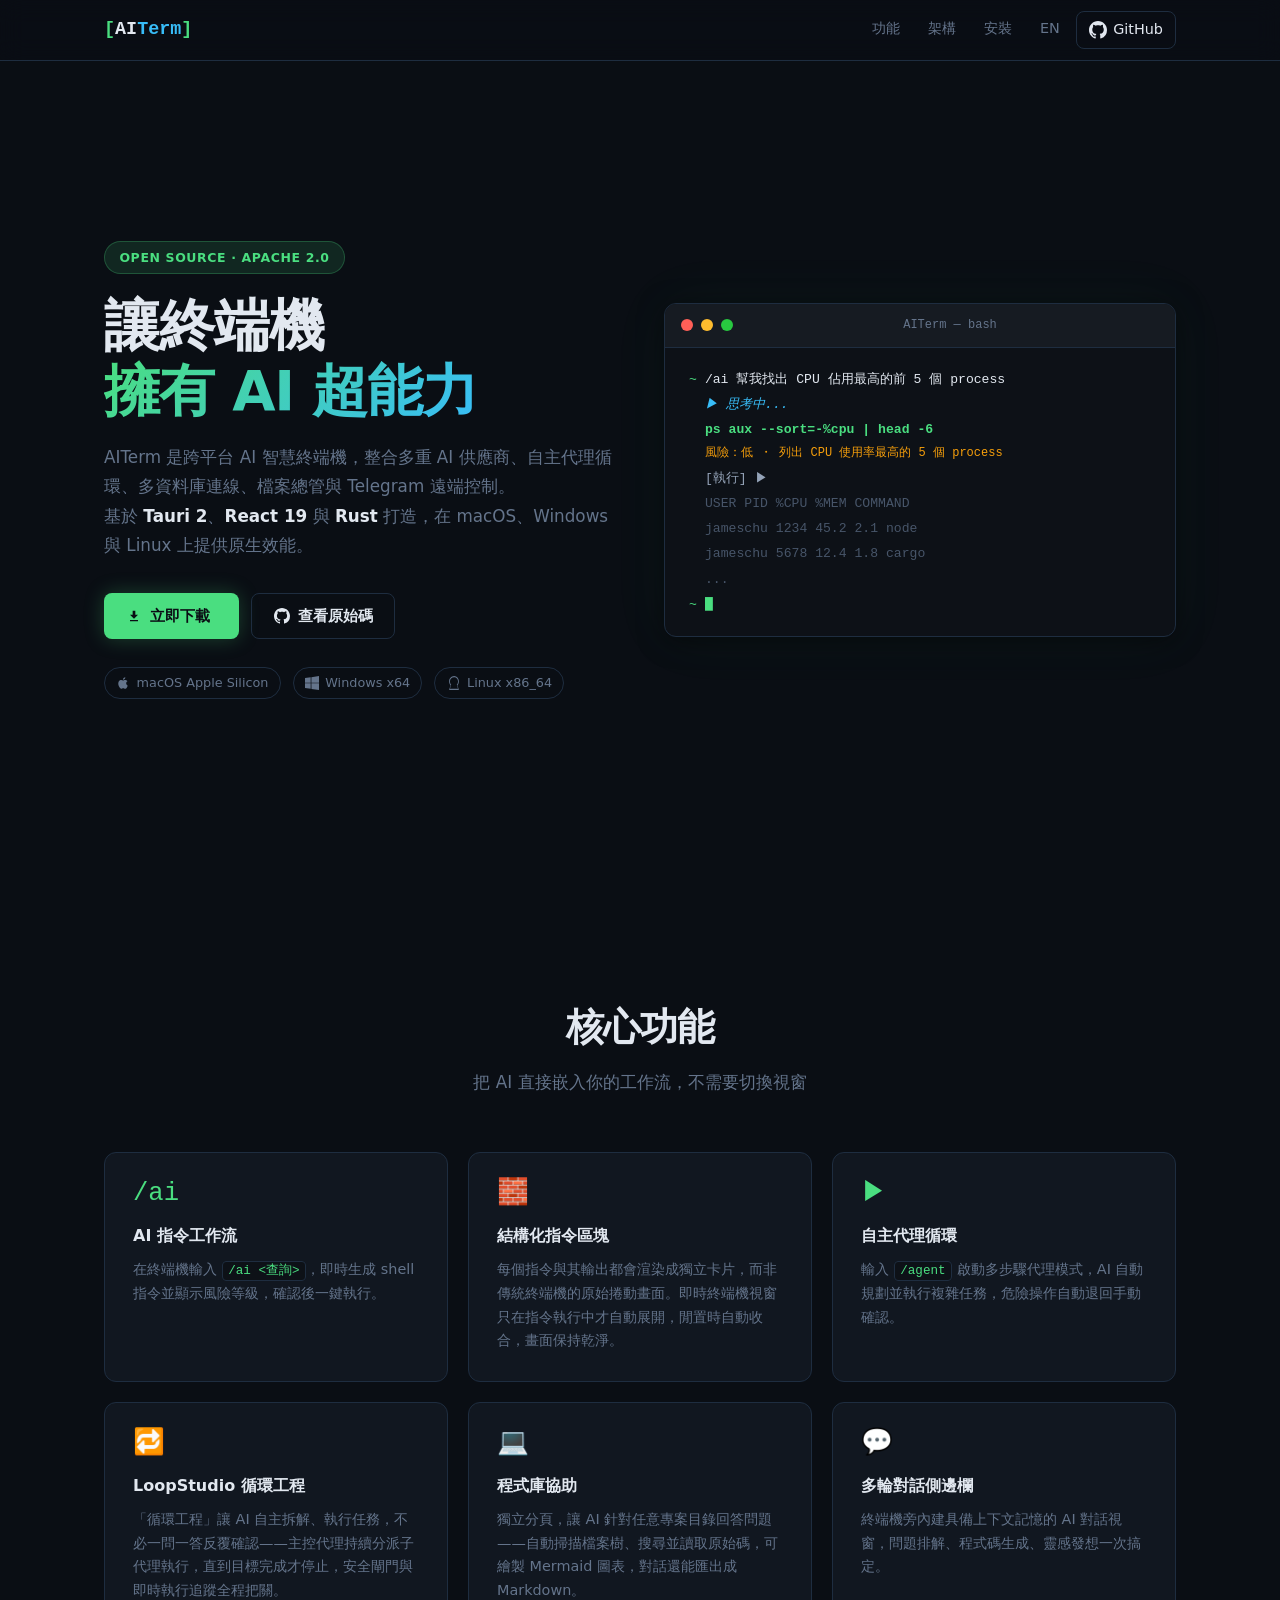
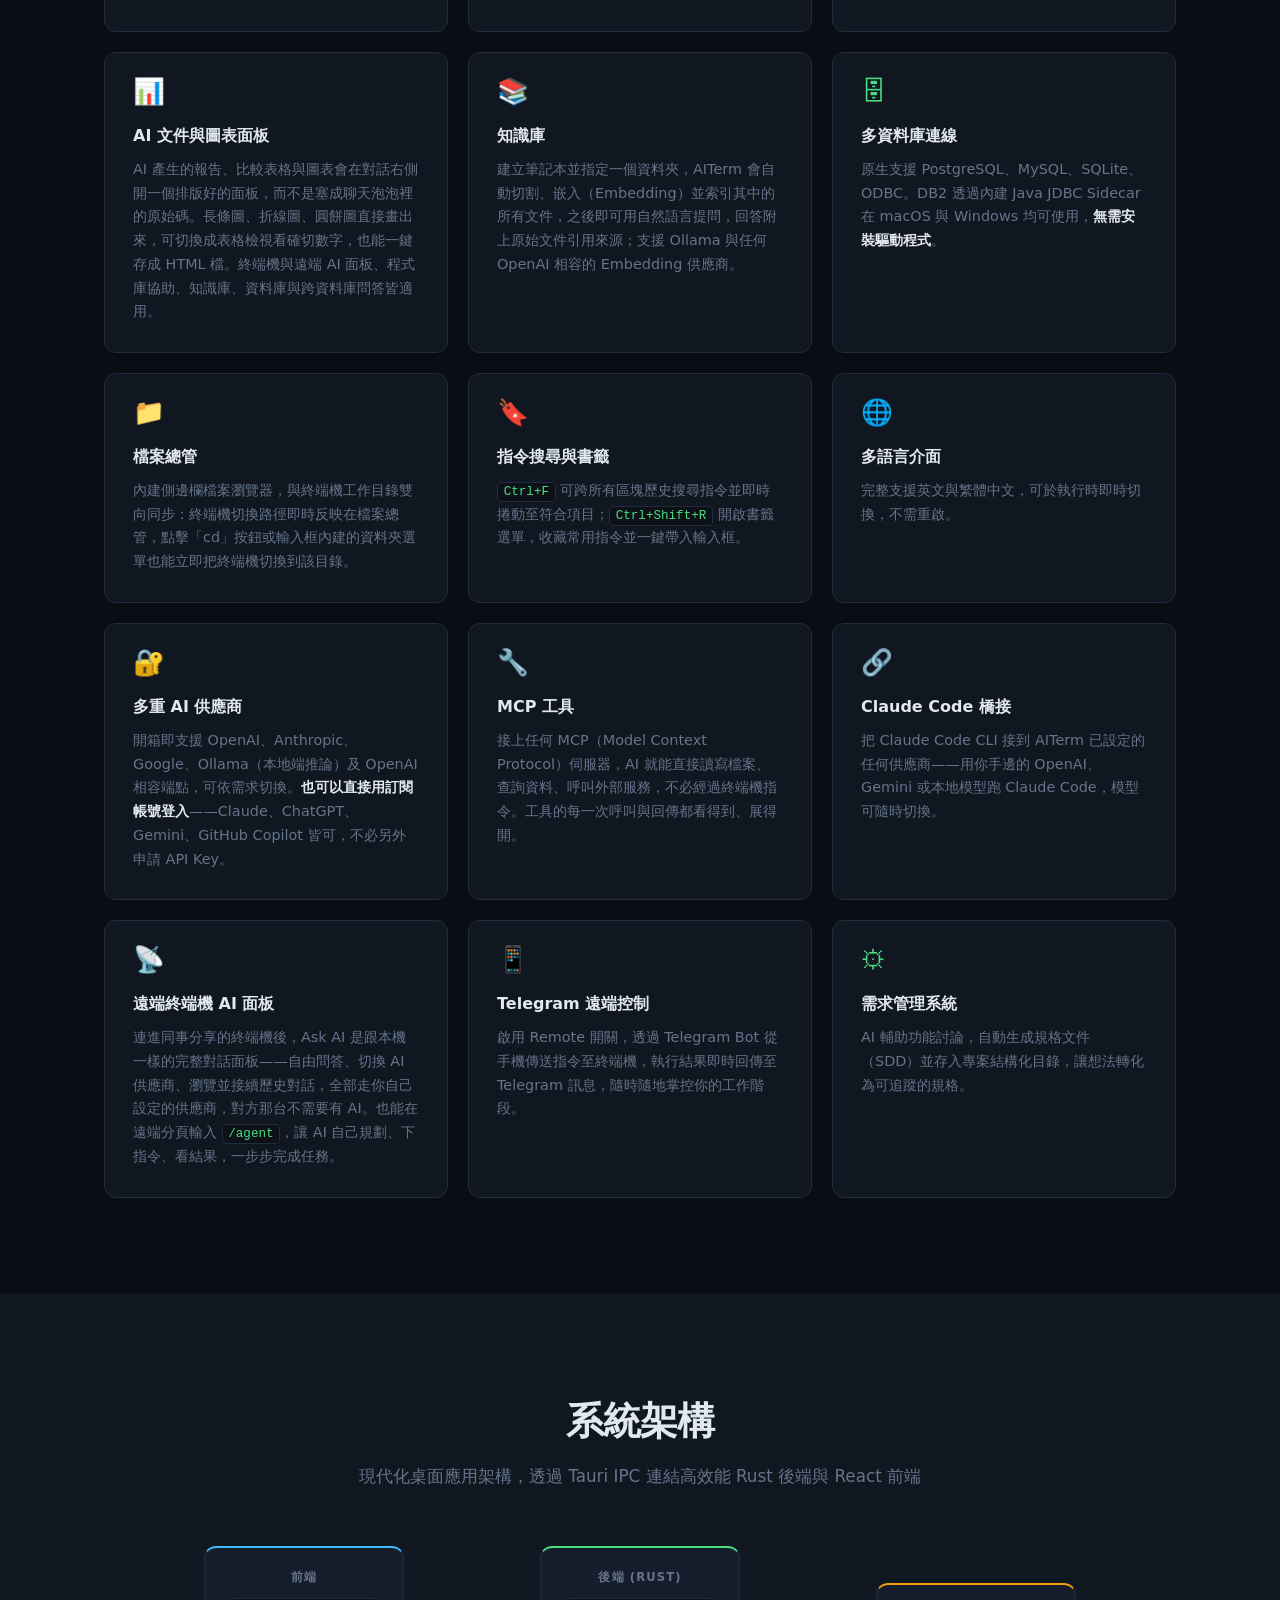
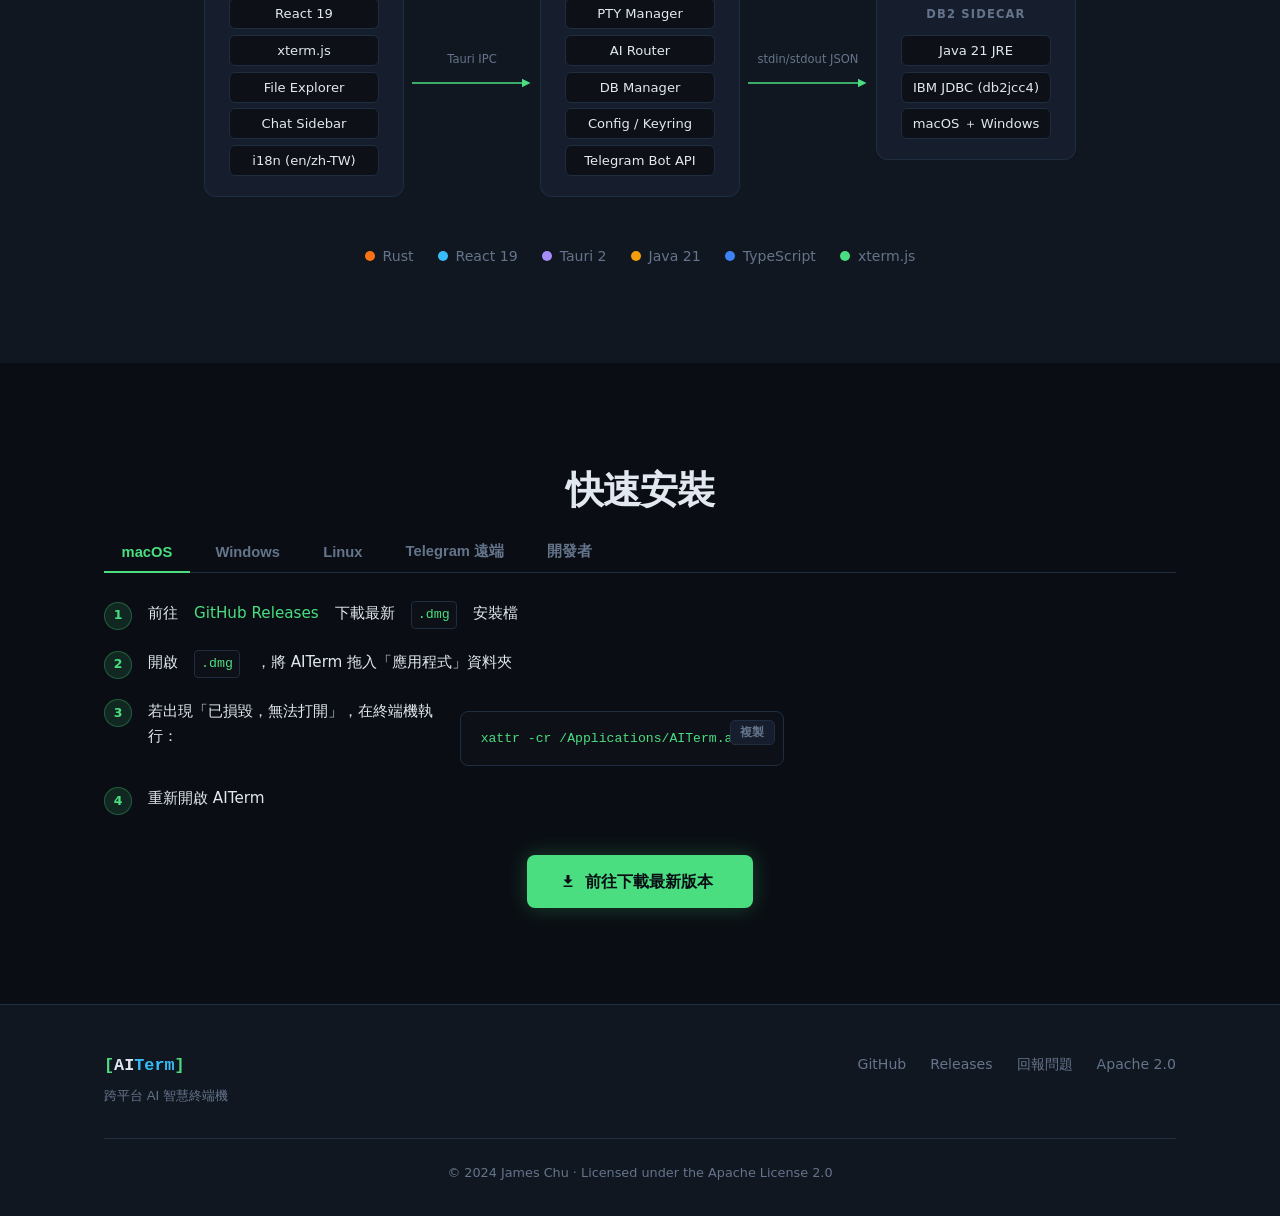
==== index.html @ 69b48568 "chore(seo): move canonical domain to aiterm.win CNAME + all canonical / hreflang / og:url / og:image" ====
<!DOCTYPE html>
<html lang="zh-TW">
<head>
  <meta charset="UTF-8" />
  <meta name="viewport" content="width=device-width, initial-scale=1.0" />
  <title>AITerm — AI 智慧終端機</title>
  <meta name="description" content="跨平台 AI 智慧終端機，整合多重 AI 供應商、自主代理、多資料庫連線與檔案總管。基於 Tauri 2、React 19 與 Rust 打造。" />

  <link rel="canonical" href="https://aiterm.win/" />
  <link rel="alternate" hreflang="zh-Hant" href="https://aiterm.win/" />
  <link rel="alternate" hreflang="en" href="https://aiterm.win/en.html" />
  <link rel="alternate" hreflang="x-default" href="https://aiterm.win/" />

  <meta property="og:type" content="website" />
  <meta property="og:site_name" content="AITerm" />
  <meta property="og:locale" content="zh_TW" />
  <meta property="og:locale:alternate" content="en_US" />
  <meta property="og:title" content="AITerm — AI 智慧終端機" />
  <meta property="og:description" content="跨平台 AI 智慧終端機，整合多重 AI 供應商、自主代理、多資料庫連線與檔案總管。基於 Tauri 2、React 19 與 Rust 打造。" />
  <meta property="og:url" content="https://aiterm.win/" />
  <meta property="og:image" content="https://aiterm.win/og-image.png" />
  <meta property="og:image:width" content="1200" />
  <meta property="og:image:height" content="630" />
  <meta property="og:image:alt" content="AITerm — 讓終端機擁有 AI 超能力" />

  <meta name="twitter:card" content="summary_large_image" />
  <meta name="twitter:title" content="AITerm — AI 智慧終端機" />
  <meta name="twitter:description" content="跨平台 AI 智慧終端機，整合多重 AI 供應商、自主代理、多資料庫連線與檔案總管。" />
  <meta name="twitter:image" content="https://aiterm.win/og-image.png" />

  <link rel="stylesheet" href="style.css" />
  <link rel="icon" type="image/png" href="icon.png" />
  <link rel="apple-touch-icon" href="icon.png" />

  <script type="application/ld+json">
  {
    "@context": "https://schema.org",
    "@type": "SoftwareApplication",
    "name": "AITerm",
    "applicationCategory": "DeveloperApplication",
    "operatingSystem": "macOS, Windows, Linux",
    "description": "跨平台 AI 智慧終端機，整合多重 AI 供應商、自主代理、多資料庫連線與檔案總管。基於 Tauri 2、React 19 與 Rust 打造。",
    "url": "https://aiterm.win/",
    "downloadUrl": "https://github.com/jamesju9999/AITERM/releases/latest",
    "softwareLicense": "https://www.apache.org/licenses/LICENSE-2.0",
    "author": { "@type": "Person", "name": "James Chu" },
    "offers": { "@type": "Offer", "price": "0", "priceCurrency": "USD" },
    "sameAs": ["https://github.com/jamesju9999/AITERM"]
  }
  </script>
</head>
<body>

  <!-- NAV -->
  <nav class="nav">
    <div class="nav-inner">
      <a href="#" class="nav-logo">
        <span class="logo-bracket">[</span>AI<span class="logo-term">Term</span><span class="logo-bracket">]</span>
      </a>
      <ul class="nav-links">
        <li><a href="#features">功能</a></li>
        <li><a href="#architecture">架構</a></li>
        <li><a href="#install">安裝</a></li>
        <li><a href="en.html">EN</a></li>
        <li><a href="https://github.com/jamesju9999/AITERM" target="_blank" rel="noopener" class="nav-github">
          <svg width="18" height="18" viewBox="0 0 24 24" fill="currentColor"><path d="M12 0C5.37 0 0 5.37 0 12c0 5.31 3.435 9.795 8.205 11.385.6.105.825-.255.825-.57 0-.285-.015-1.23-.015-2.235-3.015.555-3.795-.735-4.035-1.41-.135-.345-.72-1.41-1.23-1.695-.42-.225-1.02-.78-.015-.795.945-.015 1.62.87 1.845 1.23 1.08 1.815 2.805 1.305 3.495.99.105-.78.42-1.305.765-1.605-2.67-.3-5.46-1.335-5.46-5.925 0-1.305.465-2.385 1.23-3.225-.12-.3-.54-1.53.12-3.18 0 0 1.005-.315 3.3 1.23.96-.27 1.98-.405 3-.405s2.04.135 3 .405c2.295-1.56 3.3-1.23 3.3-1.23.66 1.65.24 2.88.12 3.18.765.84 1.23 1.905 1.23 3.225 0 4.605-2.805 5.625-5.475 5.925.435.375.81 1.095.81 2.22 0 1.605-.015 2.895-.015 3.3 0 .315.225.69.825.57A12.02 12.02 0 0 0 24 12c0-6.63-5.37-12-12-12z"/></svg>
          GitHub
        </a></li>
      </ul>
      <button class="nav-toggle" aria-label="選單">&#9776;</button>
    </div>
  </nav>

  <!-- HERO -->
  <section class="hero">
    <div class="hero-inner">
      <div class="hero-badge">Open Source · Apache 2.0</div>
      <h1 class="hero-title">
        讓終端機<br />
        <span class="gradient-text">擁有 AI 超能力</span>
      </h1>
      <p class="hero-sub">
        AITerm 是跨平台 AI 智慧終端機，整合多重 AI 供應商、自主代理循環、多資料庫連線、檔案總管與 Telegram 遠端控制。<br />
        基於 <strong>Tauri 2</strong>、<strong>React 19</strong> 與 <strong>Rust</strong> 打造，在 macOS、Windows 與 Linux 上提供原生效能。
      </p>
      <div class="hero-actions">
        <a href="https://github.com/jamesju9999/AITERM/releases/latest" target="_blank" rel="noopener" class="btn btn-primary download-btn">
          <svg width="16" height="16" viewBox="0 0 24 24" fill="currentColor"><path d="M12 16l-6-6h4V4h4v6h4l-6 6zm6 2H6v2h12v-2z"/></svg>
          立即下載 <span class="release-version"></span>
        </a>
        <a href="https://github.com/jamesju9999/AITERM" target="_blank" rel="noopener" class="btn btn-outline">
          <svg width="16" height="16" viewBox="0 0 24 24" fill="currentColor"><path d="M12 0C5.37 0 0 5.37 0 12c0 5.31 3.435 9.795 8.205 11.385.6.105.825-.255.825-.57 0-.285-.015-1.23-.015-2.235-3.015.555-3.795-.735-4.035-1.41-.135-.345-.72-1.41-1.23-1.695-.42-.225-1.02-.78-.015-.795.945-.015 1.62.87 1.845 1.23 1.08 1.815 2.805 1.305 3.495.99.105-.78.42-1.305.765-1.605-2.67-.3-5.46-1.335-5.46-5.925 0-1.305.465-2.385 1.23-3.225-.12-.3-.54-1.53.12-3.18 0 0 1.005-.315 3.3 1.23.96-.27 1.98-.405 3-.405s2.04.135 3 .405c2.295-1.56 3.3-1.23 3.3-1.23.66 1.65.24 2.88.12 3.18.765.84 1.23 1.905 1.23 3.225 0 4.605-2.805 5.625-5.475 5.925.435.375.81 1.095.81 2.22 0 1.605-.015 2.895-.015 3.3 0 .315.225.69.825.57A12.02 12.02 0 0 0 24 12c0-6.63-5.37-12-12-12z"/></svg>
          查看原始碼
        </a>
      </div>
      <div class="hero-platforms">
        <span class="platform-tag">
          <svg width="14" height="14" viewBox="0 0 24 24" fill="currentColor"><path d="M18.71 19.5c-.83 1.24-1.71 2.45-3.05 2.47-1.34.03-1.77-.79-3.29-.79-1.53 0-2 .77-3.27.82-1.31.05-2.3-1.32-3.14-2.53C4.25 17 2.94 12.45 4.7 9.39c.87-1.52 2.43-2.48 4.12-2.51 1.28-.02 2.5.87 3.29.87.78 0 2.26-1.07 3.8-.91.65.03 2.47.26 3.64 1.98-.09.06-2.17 1.28-2.15 3.81.03 3.02 2.65 4.03 2.68 4.04-.03.07-.42 1.44-1.38 2.83M13 3.5c.73-.83 1.94-1.46 2.94-1.5.13 1.17-.34 2.35-1.04 3.19-.69.85-1.83 1.51-2.95 1.42-.15-1.15.41-2.35 1.05-3.11z"/></svg>
          macOS Apple Silicon
        </span>
        <span class="platform-tag">
          <svg width="14" height="14" viewBox="0 0 24 24" fill="currentColor"><path d="M0 3.449L9.75 2.1v9.451H0m10.949-9.602L24 0v11.4H10.949M0 12.6h9.75v9.451L0 20.699M10.949 12.6H24V24l-12.9-1.801"/></svg>
          Windows x64
        </span>
        <span class="platform-tag">
          <svg width="14" height="14" viewBox="0 0 24 24" fill="currentColor"><path d="M12.504 0c-.155 0-.315.008-.48.021C7.27.488 3.58 4.27 3.58 9.25c0 2.47.947 4.728 2.497 6.43L3.58 24h16.84l-2.497-8.32C19.473 13.978 20.42 11.72 20.42 9.25 20.42 4.13 16.627.218 12.504 0zm0 2c3.454.178 6.416 2.939 6.416 7.25 0 2.046-.773 3.906-2.04 5.308l.002.007L18.916 22H5.084l2.034-7.435.002-.007C5.853 13.156 5.08 11.296 5.08 9.25c0-4.311 2.962-7.072 7.424-7.25z"/></svg>
          Linux x86_64
        </span>
      </div>
    </div>

    <!-- Terminal mockup -->
    <div class="hero-terminal-wrap">
      <div class="terminal-window">
        <div class="terminal-header">
          <span class="dot dot-red"></span>
          <span class="dot dot-yellow"></span>
          <span class="dot dot-green"></span>
          <span class="terminal-title">AITerm — bash</span>
        </div>
        <div class="terminal-body">
          <div class="terminal-line"><span class="prompt">~</span> <span class="cmd">/ai 幫我找出 CPU 佔用最高的前 5 個 process</span></div>
          <div class="terminal-line output ai-thinking">&#9654; 思考中...</div>
          <div class="terminal-line output ai-cmd">ps aux --sort=-%cpu | head -6</div>
          <div class="terminal-line output ai-explain">風險：低 ・ 列出 CPU 使用率最高的 5 個 process</div>
          <div class="terminal-line output">[執行] &#9654;</div>
          <div class="terminal-line output muted">USER       PID  %CPU  %MEM  COMMAND</div>
          <div class="terminal-line output muted">jameschu  1234  45.2   2.1  node</div>
          <div class="terminal-line output muted">jameschu  5678  12.4   1.8  cargo</div>
          <div class="terminal-line output muted">...</div>
          <div class="terminal-line"><span class="prompt">~</span> <span class="cursor">█</span></div>
        </div>
      </div>
    </div>
  </section>

  <!-- FEATURES -->
  <section id="features" class="section features">
    <div class="container">
      <h2 class="section-title">核心功能</h2>
      <p class="section-sub">把 AI 直接嵌入你的工作流，不需要切換視窗</p>

      <div class="features-grid">
        <div class="feature-card">
          <div class="feature-icon">&#47;ai</div>
          <h3>AI 指令工作流</h3>
          <p>在終端機輸入 <code>/ai &lt;查詢&gt;</code>，即時生成 shell 指令並顯示風險等級，確認後一鍵執行。</p>
        </div>
        <div class="feature-card">
          <div class="feature-icon">&#129521;</div>
          <h3>結構化指令區塊</h3>
          <p>每個指令與其輸出都會渲染成獨立卡片，而非傳統終端機的原始捲動畫面。即時終端機視窗只在指令執行中才自動展開，閒置時自動收合，畫面保持乾淨。</p>
        </div>
        <div class="feature-card">
          <div class="feature-icon">&#9654;</div>
          <h3>自主代理循環</h3>
          <p>輸入 <code>/agent</code> 啟動多步驟代理模式，AI 自動規劃並執行複雜任務，危險操作自動退回手動確認。</p>
        </div>
        <div class="feature-card">
          <div class="feature-icon">&#128257;</div>
          <h3>LoopStudio 循環工程</h3>
          <p>「循環工程」讓 AI 自主拆解、執行任務，不必一問一答反覆確認——主控代理持續分派子代理執行，直到目標完成才停止，安全閘門與即時執行追蹤全程把關。</p>
        </div>
        <div class="feature-card">
          <div class="feature-icon">&#128187;</div>
          <h3>程式庫協助</h3>
          <p>獨立分頁，讓 AI 針對任意專案目錄回答問題——自動掃描檔案樹、搜尋並讀取原始碼，可繪製 Mermaid 圖表，對話還能匯出成 Markdown。</p>
        </div>
        <div class="feature-card">
          <div class="feature-icon">&#128172;</div>
          <h3>多輪對話側邊欄</h3>
          <p>終端機旁內建具備上下文記憶的 AI 對話視窗，問題排解、程式碼生成、靈感發想一次搞定。</p>
        </div>
        <div class="feature-card">
          <div class="feature-icon">&#128202;</div>
          <h3>AI 文件與圖表面板</h3>
          <p>AI 產生的報告、比較表格與圖表會在對話右側開一個排版好的面板，而不是塞成聊天泡泡裡的原始碼。長條圖、折線圖、圓餅圖直接畫出來，可切換成表格檢視看確切數字，也能一鍵存成 HTML 檔。終端機與遠端 AI 面板、程式庫協助、知識庫、資料庫與跨資料庫問答皆適用。</p>
        </div>
        <div class="feature-card">
          <div class="feature-icon">&#128218;</div>
          <h3>知識庫</h3>
          <p>建立筆記本並指定一個資料夾，AITerm 會自動切割、嵌入（Embedding）並索引其中的所有文件，之後即可用自然語言提問，回答附上原始文件引用來源；支援 Ollama 與任何 OpenAI 相容的 Embedding 供應商。</p>
        </div>
        <div class="feature-card">
          <div class="feature-icon">&#128452;</div>
          <h3>多資料庫連線</h3>
          <p>原生支援 PostgreSQL、MySQL、SQLite、ODBC。DB2 透過內建 Java JDBC Sidecar 在 macOS 與 Windows 均可使用，<strong>無需安裝驅動程式</strong>。</p>
        </div>
        <div class="feature-card">
          <div class="feature-icon">&#128193;</div>
          <h3>檔案總管</h3>
          <p>內建側邊欄檔案瀏覽器，與終端機工作目錄雙向同步：終端機切換路徑即時反映在檔案總管，點擊「cd」按鈕或輸入框內建的資料夾選單也能立即把終端機切換到該目錄。</p>
        </div>
        <div class="feature-card">
          <div class="feature-icon">&#128278;</div>
          <h3>指令搜尋與書籤</h3>
          <p><code>Ctrl+F</code> 可跨所有區塊歷史搜尋指令並即時捲動至符合項目；<code>Ctrl+Shift+R</code> 開啟書籤選單，收藏常用指令並一鍵帶入輸入框。</p>
        </div>
        <div class="feature-card">
          <div class="feature-icon">&#127760;</div>
          <h3>多語言介面</h3>
          <p>完整支援英文與繁體中文，可於執行時即時切換，不需重啟。</p>
        </div>
        <div class="feature-card">
          <div class="feature-icon">&#128272;</div>
          <h3>多重 AI 供應商</h3>
          <p>開箱即支援 OpenAI、Anthropic、Google、Ollama（本地端推論）及 OpenAI 相容端點，可依需求切換。<strong>也可以直接用訂閱帳號登入</strong>——Claude、ChatGPT、Gemini、GitHub Copilot 皆可，不必另外申請 API Key。</p>
        </div>
        <div class="feature-card">
          <div class="feature-icon">&#128295;</div>
          <h3>MCP 工具</h3>
          <p>接上任何 MCP（Model Context Protocol）伺服器，AI 就能直接讀寫檔案、查詢資料、呼叫外部服務，不必經過終端機指令。工具的每一次呼叫與回傳都看得到、展得開。</p>
        </div>
        <div class="feature-card">
          <div class="feature-icon">&#128279;</div>
          <h3>Claude Code 橋接</h3>
          <p>把 Claude Code CLI 接到 AITerm 已設定的任何供應商——用你手邊的 OpenAI、Gemini 或本地模型跑 Claude Code，模型可隨時切換。</p>
        </div>
        <div class="feature-card">
          <div class="feature-icon">&#128225;</div>
          <h3>遠端終端機 AI 面板</h3>
          <p>連進同事分享的終端機後，Ask AI 是跟本機一樣的完整對話面板——自由問答、切換 AI 供應商、瀏覽並接續歷史對話，全部走你自己設定的供應商，對方那台不需要有 AI。也能在遠端分頁輸入 <code>/agent</code>，讓 AI 自己規劃、下指令、看結果，一步步完成任務。</p>
        </div>
        <div class="feature-card">
          <div class="feature-icon">&#128241;</div>
          <h3>Telegram 遠端控制</h3>
          <p>啟用 Remote 開關，透過 Telegram Bot 從手機傳送指令至終端機，執行結果即時回傳至 Telegram 訊息，隨時隨地掌控你的工作階段。</p>
        </div>
        <div class="feature-card">
          <div class="feature-icon">&#9881;</div>
          <h3>需求管理系統</h3>
          <p>AI 輔助功能討論，自動生成規格文件（SDD）並存入專案結構化目錄，讓想法轉化為可追蹤的規格。</p>
        </div>
      </div>
    </div>
  </section>

  <!-- ARCHITECTURE -->
  <section id="architecture" class="section architecture">
    <div class="container">
      <h2 class="section-title">系統架構</h2>
      <p class="section-sub">現代化桌面應用架構，透過 Tauri IPC 連結高效能 Rust 後端與 React 前端</p>

      <div class="arch-diagram">
        <div class="arch-layer frontend">
          <div class="arch-label">前端</div>
          <div class="arch-items">
            <span class="arch-item">React 19</span>
            <span class="arch-item">xterm.js</span>
            <span class="arch-item">File Explorer</span>
            <span class="arch-item">Chat Sidebar</span>
            <span class="arch-item">i18n (en/zh-TW)</span>
          </div>
        </div>
        <div class="arch-arrow">
          <span>Tauri IPC</span>
          <svg width="120" height="20" viewBox="0 0 120 20"><defs><marker id="a" markerWidth="6" markerHeight="6" refX="3" refY="3" orient="auto"><path d="M0,0 L6,3 L0,6 Z" fill="#4ade80"/></marker></defs><line x1="0" y1="10" x2="114" y2="10" stroke="#4ade80" stroke-width="1.5" marker-end="url(#a)"/></svg>
        </div>
        <div class="arch-layer backend">
          <div class="arch-label">後端 (Rust)</div>
          <div class="arch-items">
            <span class="arch-item">PTY Manager</span>
            <span class="arch-item">AI Router</span>
            <span class="arch-item">DB Manager</span>
            <span class="arch-item">Config / Keyring</span>
            <span class="arch-item">Telegram Bot API</span>
          </div>
        </div>
        <div class="arch-arrow">
          <span>stdin/stdout JSON</span>
          <svg width="120" height="20" viewBox="0 0 120 20"><defs><marker id="b" markerWidth="6" markerHeight="6" refX="3" refY="3" orient="auto"><path d="M0,0 L6,3 L0,6 Z" fill="#4ade80"/></marker></defs><line x1="0" y1="10" x2="114" y2="10" stroke="#4ade80" stroke-width="1.5" marker-end="url(#b)"/></svg>
        </div>
        <div class="arch-layer sidecar">
          <div class="arch-label">DB2 Sidecar</div>
          <div class="arch-items">
            <span class="arch-item">Java 21 JRE</span>
            <span class="arch-item">IBM JDBC (db2jcc4)</span>
            <span class="arch-item">macOS ＋ Windows</span>
          </div>
        </div>
      </div>

      <div class="tech-stack">
        <div class="tech-item"><span class="tech-dot rust"></span>Rust</div>
        <div class="tech-item"><span class="tech-dot react"></span>React 19</div>
        <div class="tech-item"><span class="tech-dot tauri"></span>Tauri 2</div>
        <div class="tech-item"><span class="tech-dot java"></span>Java 21</div>
        <div class="tech-item"><span class="tech-dot ts"></span>TypeScript</div>
        <div class="tech-item"><span class="tech-dot xterm"></span>xterm.js</div>
      </div>
    </div>
  </section>

  <!-- INSTALL -->
  <section id="install" class="section install">
    <div class="container">
      <h2 class="section-title">快速安裝</h2>

      <div class="install-tabs">
        <button class="tab-btn active" data-tab="macos">macOS</button>
        <button class="tab-btn" data-tab="windows">Windows</button>
        <button class="tab-btn" data-tab="linux">Linux</button>
        <button class="tab-btn" data-tab="telegram">Telegram 遠端</button>
        <button class="tab-btn" data-tab="dev">開發者</button>
      </div>

      <div class="tab-content active" id="tab-macos">
        <ol class="install-steps">
          <li>前往 <a href="https://github.com/jamesju9999/AITERM/releases/latest" target="_blank" rel="noopener" class="release-link">GitHub Releases</a> 下載最新 <code>.dmg</code> 安裝檔</li>
          <li>開啟 <code>.dmg</code>，將 AITerm 拖入「應用程式」資料夾</li>
          <li>若出現「已損毀，無法打開」，在終端機執行：
            <div class="code-block">
              <button class="copy-btn" data-code="xattr -cr /Applications/AITerm.app">複製</button>
              <pre>xattr -cr /Applications/AITerm.app</pre>
            </div>
          </li>
          <li>重新開啟 AITerm</li>
        </ol>
      </div>

      <div class="tab-content" id="tab-windows">
        <ol class="install-steps">
          <li>前往 <a href="https://github.com/jamesju9999/AITERM/releases/latest" target="_blank" rel="noopener" class="release-link">GitHub Releases</a> 下載最新 <code>-setup.exe</code> 安裝檔</li>
          <li>執行安裝檔，依照指示完成安裝</li>
          <li>從開始選單或桌面捷徑啟動 AITerm</li>
        </ol>
      </div>

      <div class="tab-content" id="tab-linux">
        <div class="install-note" style="background:rgba(248,113,113,0.08);border:1px solid #f87171;border-radius:6px;padding:10px 14px;margin-bottom:16px;font-size:13px;color:#f87171;">
          ⚠️ <strong>最低需求：Ubuntu 22.04 LTS</strong>（或提供 <code>libwebkit2gtk-4.1</code> 的發行版）。Ubuntu 20.04 及更早版本<strong>不支援</strong>。
        </div>

        <!-- arch selector -->
        <div style="display:flex;gap:8px;margin-bottom:16px;">
          <button class="tab-btn active linux-arch-btn" data-arch="x64" style="font-size:11px;padding:4px 12px;">x86_64（一般 PC）</button>
          <button class="tab-btn linux-arch-btn" data-arch="arm64" style="font-size:11px;padding:4px 12px;">ARM64（Parallels / Apple Silicon）</button>
        </div>

        <!-- x64 -->
        <div class="linux-arch-content" id="linux-x64">
          <ol class="install-steps">
            <li>前往 <a href="https://github.com/jamesju9999/AITERM/releases/latest" target="_blank" rel="noopener" class="release-link">GitHub Releases</a>，下載 <code>_x86_64.AppImage</code> 或 <code>_amd64.deb</code></li>
            <li><strong>AppImage（免安裝，Ubuntu 22.04+）：</strong>
              <div class="code-block">
                <button class="copy-btn" data-code="chmod +x AITerm_*_x86_64.AppImage &amp;&amp; ./AITerm_*_x86_64.AppImage">複製</button>
                <pre>chmod +x AITerm_*_x86_64.AppImage &amp;&amp; ./AITerm_*_x86_64.AppImage</pre>
              </div>
            </li>
            <li><strong>.deb 套件（Ubuntu 24.04+）：</strong>
              <div class="code-block">
                <button class="copy-btn" data-code="sudo apt install ./aiterm_*_amd64.deb">複製</button>
                <pre>sudo apt install ./aiterm_*_amd64.deb</pre>
              </div>
            </li>
          </ol>
        </div>

        <!-- arm64 -->
        <div class="linux-arch-content" id="linux-arm64" style="display:none;">
          <ol class="install-steps">
            <li>前往 <a href="https://github.com/jamesju9999/AITERM/releases/latest" target="_blank" rel="noopener" class="release-link">GitHub Releases</a>，下載 <code>_aarch64.AppImage</code> 或 <code>_arm64.deb</code></li>
            <li><strong>AppImage（免安裝，Ubuntu 22.04+ ARM）：</strong>
              <div class="code-block">
                <button class="copy-btn" data-code="chmod +x AITerm_*_aarch64.AppImage &amp;&amp; ./AITerm_*_aarch64.AppImage">複製</button>
                <pre>chmod +x AITerm_*_aarch64.AppImage &amp;&amp; ./AITerm_*_aarch64.AppImage</pre>
              </div>
            </li>
            <li><strong>.deb 套件（Ubuntu 24.04+ ARM）：</strong>
              <div class="code-block">
                <button class="copy-btn" data-code="sudo apt install ./aiterm_*_arm64.deb">複製</button>
                <pre>sudo apt install ./aiterm_*_arm64.deb</pre>
              </div>
            </li>
          </ol>
        </div>
      </div>

      <div class="tab-content" id="tab-telegram">
        <ol class="install-steps">
          <li>在 Telegram 搜尋 <code>@BotFather</code>，輸入 <code>/newbot</code> 建立一個新 Bot，取得 <strong>Bot Token</strong></li>
          <li>與你的 Bot 傳送任意訊息，然後開啟瀏覽器訪問以下網址取得 <strong>Chat ID</strong>：
            <div class="code-block">
              <button class="copy-btn" data-code="https://api.telegram.org/bot<YOUR_TOKEN>/getUpdates">複製</button>
              <pre>https://api.telegram.org/bot&lt;YOUR_TOKEN&gt;/getUpdates</pre>
            </div>
          </li>
          <li>在 AITerm 開啟「設定」→「Telegram 遠端控制」，填入 Bot Token 與 Chat ID 並儲存</li>
          <li>在終端機狀態列點擊 <code>📱 Remote</code> 開關啟用遠端控制</li>
          <li>現在可以從手機的 Telegram Bot 對話視窗傳送 shell 指令，執行結果將自動回傳至同一對話</li>
        </ol>
      </div>

      <div class="tab-content" id="tab-dev">
        <p style="color:var(--muted);margin-bottom:1rem;">需要 Rust 1.78+、Node.js 20+</p>
        <div class="code-block">
          <button class="copy-btn" data-code="git clone https://github.com/jamesju9999/AITERM.git
cd AITERM
npm install
npm run tauri:dev">複製</button>
          <pre>git clone https://github.com/jamesju9999/AITERM.git
cd AITERM
npm install
npm run tauri:dev</pre>
        </div>
      </div>

      <div class="download-cta">
        <a href="https://github.com/jamesju9999/AITERM/releases/latest" target="_blank" rel="noopener" class="btn btn-primary btn-large download-btn">
          <svg width="18" height="18" viewBox="0 0 24 24" fill="currentColor"><path d="M12 16l-6-6h4V4h4v6h4l-6 6zm6 2H6v2h12v-2z"/></svg>
          前往下載最新版本 <span class="release-version"></span>
        </a>
      </div>
    </div>
  </section>

  <!-- FOOTER -->
  <footer class="footer">
    <div class="container">
      <div class="footer-inner">
        <div class="footer-brand">
          <span class="logo-bracket">[</span>AI<span class="logo-term">Term</span><span class="logo-bracket">]</span>
          <p>跨平台 AI 智慧終端機</p>
        </div>
        <div class="footer-links">
          <a href="https://github.com/jamesju9999/AITERM" target="_blank" rel="noopener">GitHub</a>
          <a href="https://github.com/jamesju9999/AITERM/releases" target="_blank" rel="noopener">Releases</a>
          <a href="https://github.com/jamesju9999/AITERM/issues" target="_blank" rel="noopener">回報問題</a>
          <a href="https://github.com/jamesju9999/AITERM/blob/main/LICENSE" target="_blank" rel="noopener">Apache 2.0</a>
        </div>
      </div>
      <div class="footer-copy">
        <p>© 2024 James Chu · Licensed under the Apache License 2.0</p>
      </div>
    </div>
  </footer>

  <script src="script.js"></script>
</body>
</html>
---- style.css ----
/* ======================================
   AITerm Product Site — style.css
   ====================================== */

:root {
  --bg: #0a0e14;
  --bg-card: #111720;
  --bg-elevated: #161e2e;
  --border: #1e2d40;
  --accent: #4ade80;
  --accent-dim: rgba(74, 222, 128, 0.12);
  --accent2: #38bdf8;
  --text: #e2e8f0;
  --muted: #64748b;
  --code-bg: #0d1117;
  --radius: 12px;
  --radius-sm: 8px;
  --transition: 0.2s ease;
  --shadow: 0 4px 24px rgba(0,0,0,0.5);
}

*, *::before, *::after { box-sizing: border-box; margin: 0; padding: 0; }

html { scroll-behavior: smooth; font-size: 16px; }

body {
  background: var(--bg);
  color: var(--text);
  font-family: -apple-system, BlinkMacSystemFont, 'Segoe UI', system-ui, sans-serif;
  line-height: 1.6;
  overflow-x: hidden;
}

a { color: var(--accent); text-decoration: none; transition: opacity var(--transition); }
a:hover { opacity: 0.8; }

code {
  font-family: 'SF Mono', 'Fira Code', 'Cascadia Code', monospace;
  font-size: 0.875em;
  background: var(--code-bg);
  border: 1px solid var(--border);
  padding: 0.15em 0.45em;
  border-radius: 4px;
  color: var(--accent);
}

.container {
  max-width: 1120px;
  margin: 0 auto;
  padding: 0 1.5rem;
}

/* ── NAV ── */
.nav {
  position: fixed;
  top: 0; left: 0; right: 0;
  z-index: 100;
  background: rgba(10, 14, 20, 0.85);
  backdrop-filter: blur(12px);
  border-bottom: 1px solid var(--border);
}

.nav-inner {
  max-width: 1120px;
  margin: 0 auto;
  padding: 0 1.5rem;
  height: 60px;
  display: flex;
  align-items: center;
  gap: 2rem;
}

.nav-logo {
  font-family: 'SF Mono', 'Fira Code', monospace;
  font-size: 1.15rem;
  font-weight: 700;
  color: var(--text);
  white-space: nowrap;
}

.logo-bracket { color: var(--accent); }
.logo-term { color: var(--accent2); }

.nav-links {
  display: flex;
  list-style: none;
  gap: 0.25rem;
  margin-left: auto;
}

.nav-links a {
  color: var(--muted);
  padding: 0.4rem 0.75rem;
  border-radius: var(--radius-sm);
  font-size: 0.9rem;
  display: flex;
  align-items: center;
  gap: 0.4rem;
  transition: color var(--transition), background var(--transition);
}

.nav-links a:hover { color: var(--text); background: var(--bg-elevated); opacity: 1; }

.nav-github {
  border: 1px solid var(--border) !important;
  color: var(--text) !important;
}

.nav-toggle {
  display: none;
  background: none;
  border: none;
  color: var(--text);
  font-size: 1.4rem;
  cursor: pointer;
  margin-left: auto;
}

/* ── HERO ── */
.hero {
  min-height: 100vh;
  display: grid;
  grid-template-columns: 1fr 1fr;
  align-items: center;
  gap: 3rem;
  padding: 100px 1.5rem 60px;
  max-width: 1120px;
  margin: 0 auto;
}

.hero-badge {
  display: inline-block;
  background: var(--accent-dim);
  border: 1px solid rgba(74, 222, 128, 0.25);
  color: var(--accent);
  font-size: 0.78rem;
  font-weight: 600;
  letter-spacing: 0.05em;
  text-transform: uppercase;
  padding: 0.35rem 0.9rem;
  border-radius: 100px;
  margin-bottom: 1.25rem;
}

.hero-title {
  font-size: clamp(2.2rem, 5vw, 3.5rem);
  font-weight: 800;
  line-height: 1.15;
  letter-spacing: -0.02em;
  margin-bottom: 1.25rem;
}

.gradient-text {
  background: linear-gradient(135deg, var(--accent) 0%, var(--accent2) 100%);
  -webkit-background-clip: text;
  -webkit-text-fill-color: transparent;
  background-clip: text;
}

.hero-sub {
  font-size: 1.05rem;
  color: var(--muted);
  line-height: 1.75;
  margin-bottom: 2rem;
  max-width: 520px;
}

.hero-sub strong { color: var(--text); }

.hero-actions {
  display: flex;
  gap: 0.75rem;
  flex-wrap: wrap;
  margin-bottom: 1.75rem;
}

.hero-platforms {
  display: flex;
  gap: 0.75rem;
  flex-wrap: wrap;
}

.platform-tag {
  display: inline-flex;
  align-items: center;
  gap: 0.4rem;
  font-size: 0.8rem;
  color: var(--muted);
  border: 1px solid var(--border);
  padding: 0.3rem 0.7rem;
  border-radius: 100px;
}

/* ── BUTTONS ── */
.btn {
  display: inline-flex;
  align-items: center;
  gap: 0.5rem;
  padding: 0.65rem 1.35rem;
  border-radius: var(--radius-sm);
  font-size: 0.92rem;
  font-weight: 600;
  cursor: pointer;
  transition: transform var(--transition), opacity var(--transition), box-shadow var(--transition);
  white-space: nowrap;
}

.btn:hover { transform: translateY(-1px); opacity: 1; }
.btn:active { transform: translateY(0); }

.btn-primary {
  background: var(--accent);
  color: #0a0e14;
  box-shadow: 0 0 20px rgba(74, 222, 128, 0.25);
}

.btn-primary:hover { box-shadow: 0 0 30px rgba(74, 222, 128, 0.4); }

.btn-outline {
  background: transparent;
  color: var(--text);
  border: 1px solid var(--border);
}

.btn-outline:hover { border-color: var(--accent); color: var(--accent); }

.btn-large { padding: 0.85rem 2rem; font-size: 1rem; }

.release-version {
  font-size: 0.78em;
  opacity: 0.75;
  font-weight: 500;
  font-family: 'SF Mono', 'Fira Code', monospace;
}

/* ── TERMINAL MOCKUP ── */
.hero-terminal-wrap {
  display: flex;
  justify-content: center;
}

.terminal-window {
  width: 100%;
  max-width: 520px;
  background: #0d1117;
  border: 1px solid var(--border);
  border-radius: var(--radius);
  box-shadow: var(--shadow), 0 0 60px rgba(74, 222, 128, 0.06);
  overflow: hidden;
}

.terminal-header {
  display: flex;
  align-items: center;
  gap: 0.5rem;
  padding: 0.75rem 1rem;
  background: #161b22;
  border-bottom: 1px solid var(--border);
}

.dot {
  width: 12px; height: 12px;
  border-radius: 50%;
  flex-shrink: 0;
}

.dot-red    { background: #ff5f57; }
.dot-yellow { background: #febc2e; }
.dot-green  { background: #28c840; }

.terminal-title {
  font-family: 'SF Mono', monospace;
  font-size: 0.75rem;
  color: var(--muted);
  margin-left: auto;
  margin-right: auto;
}

.terminal-body {
  padding: 1.25rem 1.5rem;
  font-family: 'SF Mono', 'Fira Code', monospace;
  font-size: 0.82rem;
  line-height: 1.8;
}

.terminal-line { display: flex; gap: 0.5rem; flex-wrap: wrap; align-items: baseline; }
.terminal-line + .terminal-line { margin-top: 0.1rem; }

.prompt { color: var(--accent); }
.cmd { color: #e2e8f0; }
.cursor { color: var(--accent); animation: blink 1s step-end infinite; }
.output { color: #94a3b8; padding-left: 1rem; }
.ai-thinking { color: var(--accent2); font-style: italic; }
.ai-cmd { color: var(--accent); font-weight: 600; }
.ai-explain { color: #f59e0b; font-size: 0.75rem; }
.muted { color: #475569; }

@keyframes blink { 0%,100% { opacity: 1; } 50% { opacity: 0; } }

/* ── SECTIONS ── */
.section {
  padding: 96px 0;
}

.section-title {
  font-size: clamp(1.8rem, 3vw, 2.5rem);
  font-weight: 800;
  letter-spacing: -0.02em;
  text-align: center;
  margin-bottom: 0.75rem;
}

.section-sub {
  color: var(--muted);
  text-align: center;
  font-size: 1.05rem;
  margin-bottom: 3.5rem;
}

/* ── FEATURES ── */
.features { background: var(--bg); }

.features-grid {
  display: grid;
  grid-template-columns: repeat(auto-fill, minmax(280px, 1fr));
  gap: 1.25rem;
}

.feature-card {
  background: var(--bg-card);
  border: 1px solid var(--border);
  border-radius: var(--radius);
  padding: 1.75rem;
  transition: border-color var(--transition), transform var(--transition), box-shadow var(--transition);
}

.feature-card:hover {
  border-color: rgba(74, 222, 128, 0.35);
  transform: translateY(-3px);
  box-shadow: 0 8px 32px rgba(0,0,0,0.3);
}

.feature-icon {
  font-size: 1.6rem;
  margin-bottom: 1rem;
  font-family: 'SF Mono', monospace;
  color: var(--accent);
  line-height: 1;
}

.feature-card h3 {
  font-size: 1rem;
  font-weight: 700;
  margin-bottom: 0.6rem;
  color: var(--text);
}

.feature-card p {
  font-size: 0.9rem;
  color: var(--muted);
  line-height: 1.65;
}

.feature-card p strong { color: var(--text); }

/* ── ARCHITECTURE ── */
.architecture { background: var(--bg-card); }

.arch-diagram {
  display: flex;
  align-items: center;
  justify-content: center;
  gap: 0.5rem;
  flex-wrap: wrap;
  margin-bottom: 3rem;
}

.arch-layer {
  background: var(--bg-elevated);
  border: 1px solid var(--border);
  border-radius: var(--radius);
  padding: 1.25rem 1.5rem;
  min-width: 200px;
  text-align: center;
}

.arch-layer.frontend  { border-top: 2px solid var(--accent2); }
.arch-layer.backend   { border-top: 2px solid var(--accent); }
.arch-layer.sidecar   { border-top: 2px solid #f59e0b; }

.arch-label {
  font-size: 0.72rem;
  font-weight: 700;
  text-transform: uppercase;
  letter-spacing: 0.1em;
  color: var(--muted);
  margin-bottom: 0.75rem;
}

.arch-items { display: flex; flex-direction: column; gap: 0.35rem; }

.arch-item {
  font-size: 0.82rem;
  color: var(--text);
  background: var(--code-bg);
  border: 1px solid var(--border);
  border-radius: 6px;
  padding: 0.25rem 0.6rem;
}

.arch-arrow {
  display: flex;
  flex-direction: column;
  align-items: center;
  gap: 0.3rem;
  font-size: 0.72rem;
  color: var(--muted);
  white-space: nowrap;
}

.tech-stack {
  display: flex;
  justify-content: center;
  gap: 1.5rem;
  flex-wrap: wrap;
}

.tech-item {
  display: flex;
  align-items: center;
  gap: 0.5rem;
  font-size: 0.88rem;
  color: var(--muted);
}

.tech-dot {
  width: 10px; height: 10px;
  border-radius: 50%;
}

.tech-dot.rust   { background: #f97316; }
.tech-dot.react  { background: #38bdf8; }
.tech-dot.tauri  { background: #a78bfa; }
.tech-dot.java   { background: #f59e0b; }
.tech-dot.ts     { background: #3b82f6; }
.tech-dot.xterm  { background: #4ade80; }

/* ── INSTALL ── */
.install { background: var(--bg); }

.install-tabs {
  display: flex;
  gap: 0.5rem;
  margin-bottom: 1.75rem;
  border-bottom: 1px solid var(--border);
  padding-bottom: 0;
}

.tab-btn {
  background: none;
  border: none;
  color: var(--muted);
  font-size: 0.92rem;
  font-weight: 600;
  padding: 0.6rem 1.1rem;
  cursor: pointer;
  border-bottom: 2px solid transparent;
  margin-bottom: -1px;
  transition: color var(--transition), border-color var(--transition);
}

.tab-btn:hover { color: var(--text); }
.tab-btn.active { color: var(--accent); border-bottom-color: var(--accent); }

.tab-content { display: none; }
.tab-content.active { display: block; }

.install-steps {
  list-style: none;
  counter-reset: step;
  display: flex;
  flex-direction: column;
  gap: 1.25rem;
  max-width: 680px;
}

.install-steps li {
  counter-increment: step;
  display: flex;
  gap: 1rem;
  align-items: flex-start;
  color: var(--text);
  font-size: 0.95rem;
  line-height: 1.65;
}

.install-steps li::before {
  content: counter(step);
  flex-shrink: 0;
  width: 28px; height: 28px;
  background: var(--accent-dim);
  border: 1px solid rgba(74, 222, 128, 0.3);
  color: var(--accent);
  border-radius: 50%;
  display: flex;
  align-items: center;
  justify-content: center;
  font-size: 0.78rem;
  font-weight: 700;
  margin-top: 0.05rem;
}

.code-block {
  position: relative;
  background: var(--code-bg);
  border: 1px solid var(--border);
  border-radius: var(--radius-sm);
  margin-top: 0.75rem;
  overflow: hidden;
}

.code-block pre {
  font-family: 'SF Mono', 'Fira Code', monospace;
  font-size: 0.82rem;
  color: var(--accent);
  padding: 1rem 3.5rem 1rem 1.25rem;
  overflow-x: auto;
  white-space: pre;
  line-height: 1.65;
}

.copy-btn {
  position: absolute;
  top: 0.5rem; right: 0.5rem;
  background: var(--bg-elevated);
  border: 1px solid var(--border);
  color: var(--muted);
  font-size: 0.72rem;
  font-weight: 600;
  padding: 0.25rem 0.6rem;
  border-radius: 5px;
  cursor: pointer;
  transition: color var(--transition), border-color var(--transition);
}

.copy-btn:hover { color: var(--accent); border-color: var(--accent); }
.copy-btn.copied { color: var(--accent); }

.download-cta {
  margin-top: 2.5rem;
  display: flex;
  justify-content: center;
}

/* ── FOOTER ── */
.footer {
  background: var(--bg-card);
  border-top: 1px solid var(--border);
  padding: 3rem 0 2rem;
}

.footer-inner {
  display: flex;
  justify-content: space-between;
  align-items: flex-start;
  gap: 2rem;
  flex-wrap: wrap;
  margin-bottom: 2rem;
}

.footer-brand {
  font-family: 'SF Mono', monospace;
  font-size: 1.05rem;
  font-weight: 700;
  color: var(--text);
}

.footer-brand p {
  font-family: -apple-system, sans-serif;
  font-size: 0.82rem;
  color: var(--muted);
  margin-top: 0.35rem;
  font-weight: 400;
}

.footer-links {
  display: flex;
  gap: 1.5rem;
  flex-wrap: wrap;
}

.footer-links a {
  font-size: 0.88rem;
  color: var(--muted);
}

.footer-links a:hover { color: var(--text); opacity: 1; }

.footer-copy {
  border-top: 1px solid var(--border);
  padding-top: 1.5rem;
  text-align: center;
}

.footer-copy p {
  font-size: 0.8rem;
  color: var(--muted);
}

/* ── RESPONSIVE ── */
@media (max-width: 900px) {
  .hero {
    grid-template-columns: 1fr;
    padding-top: 80px;
    text-align: center;
  }

  .hero-sub { max-width: 100%; }
  .hero-actions { justify-content: center; }
  .hero-platforms { justify-content: center; }
  .hero-terminal-wrap { order: -1; }

  .arch-diagram { flex-direction: column; }
  .arch-arrow svg { transform: rotate(90deg); }
  .arch-arrow { flex-direction: row; gap: 0.5rem; }
}

@media (max-width: 640px) {
  .nav-links { display: none; }
  .nav-links.open {
    display: flex;
    flex-direction: column;
    position: fixed;
    top: 60px; left: 0; right: 0;
    background: var(--bg-card);
    border-bottom: 1px solid var(--border);
    padding: 1rem 1.5rem;
    gap: 0.25rem;
  }
  .nav-toggle { display: block; }

  .features-grid { grid-template-columns: 1fr; }

  .section { padding: 64px 0; }
}
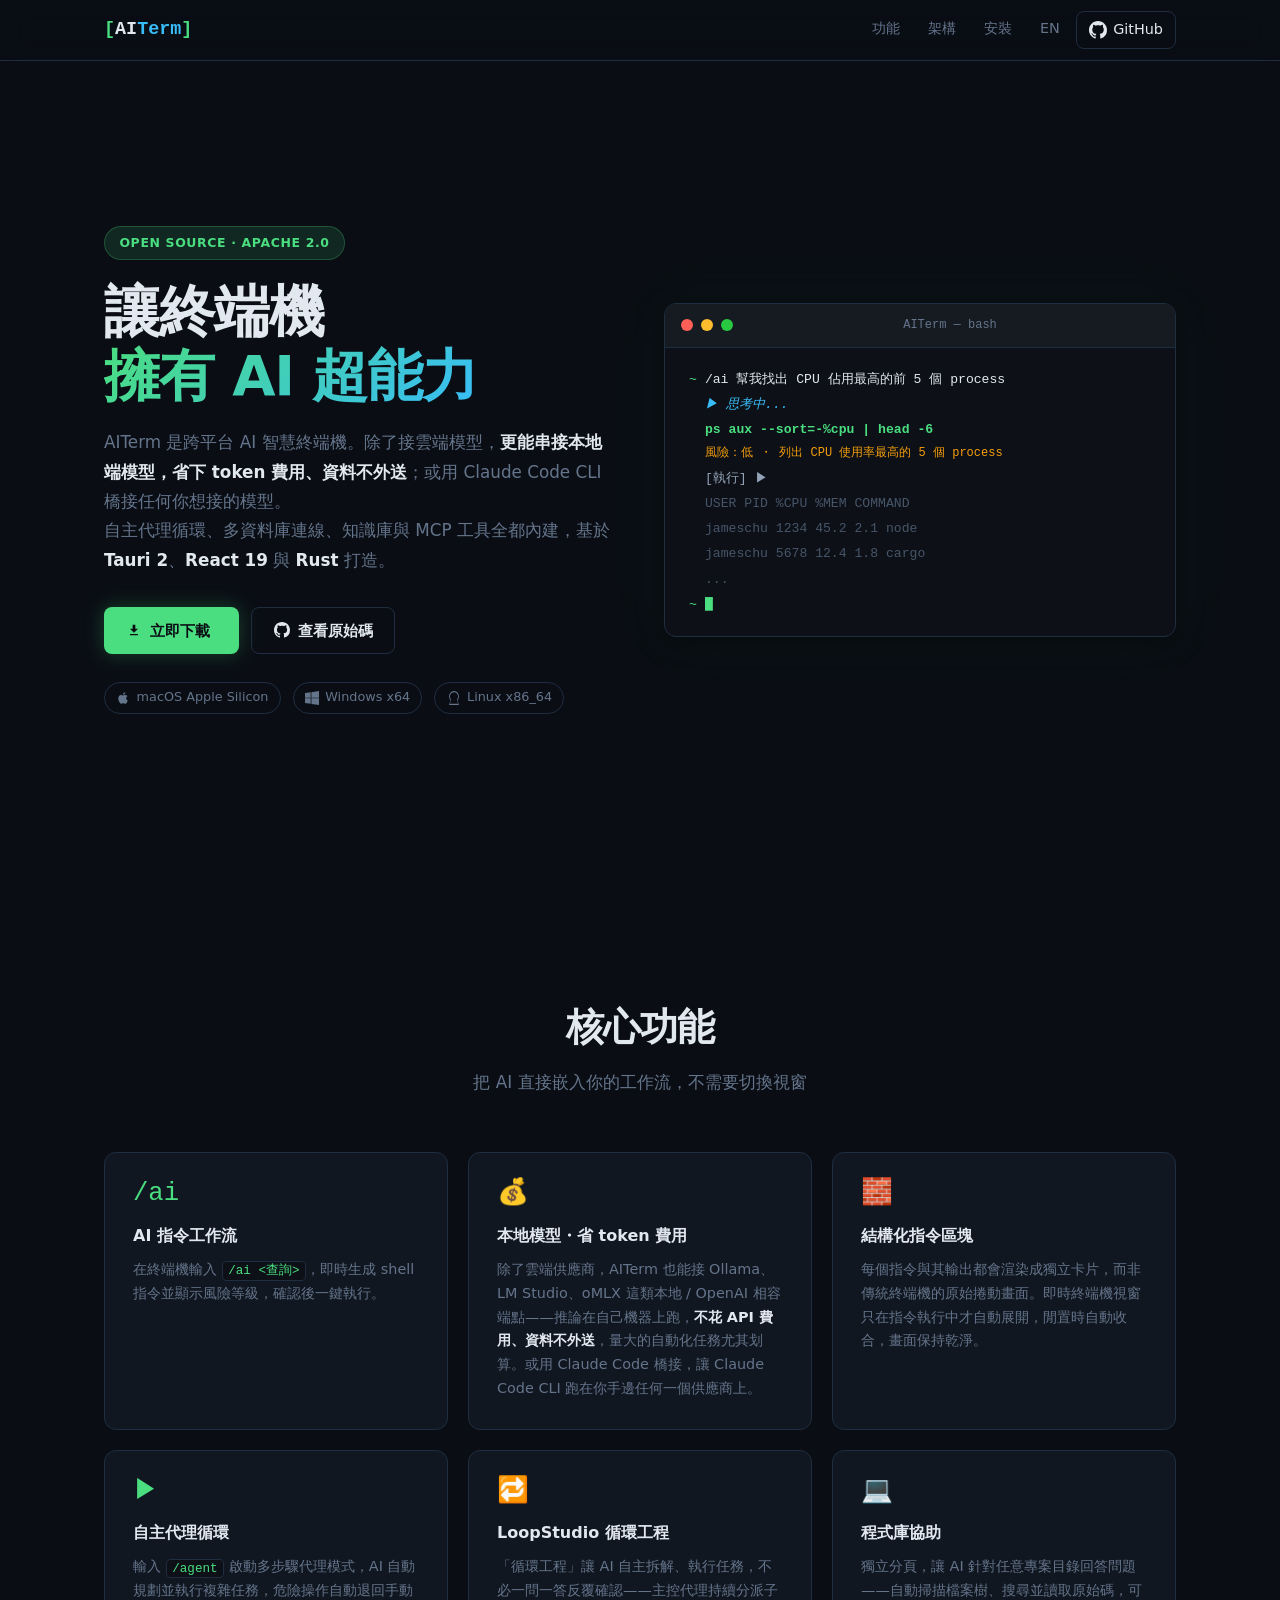
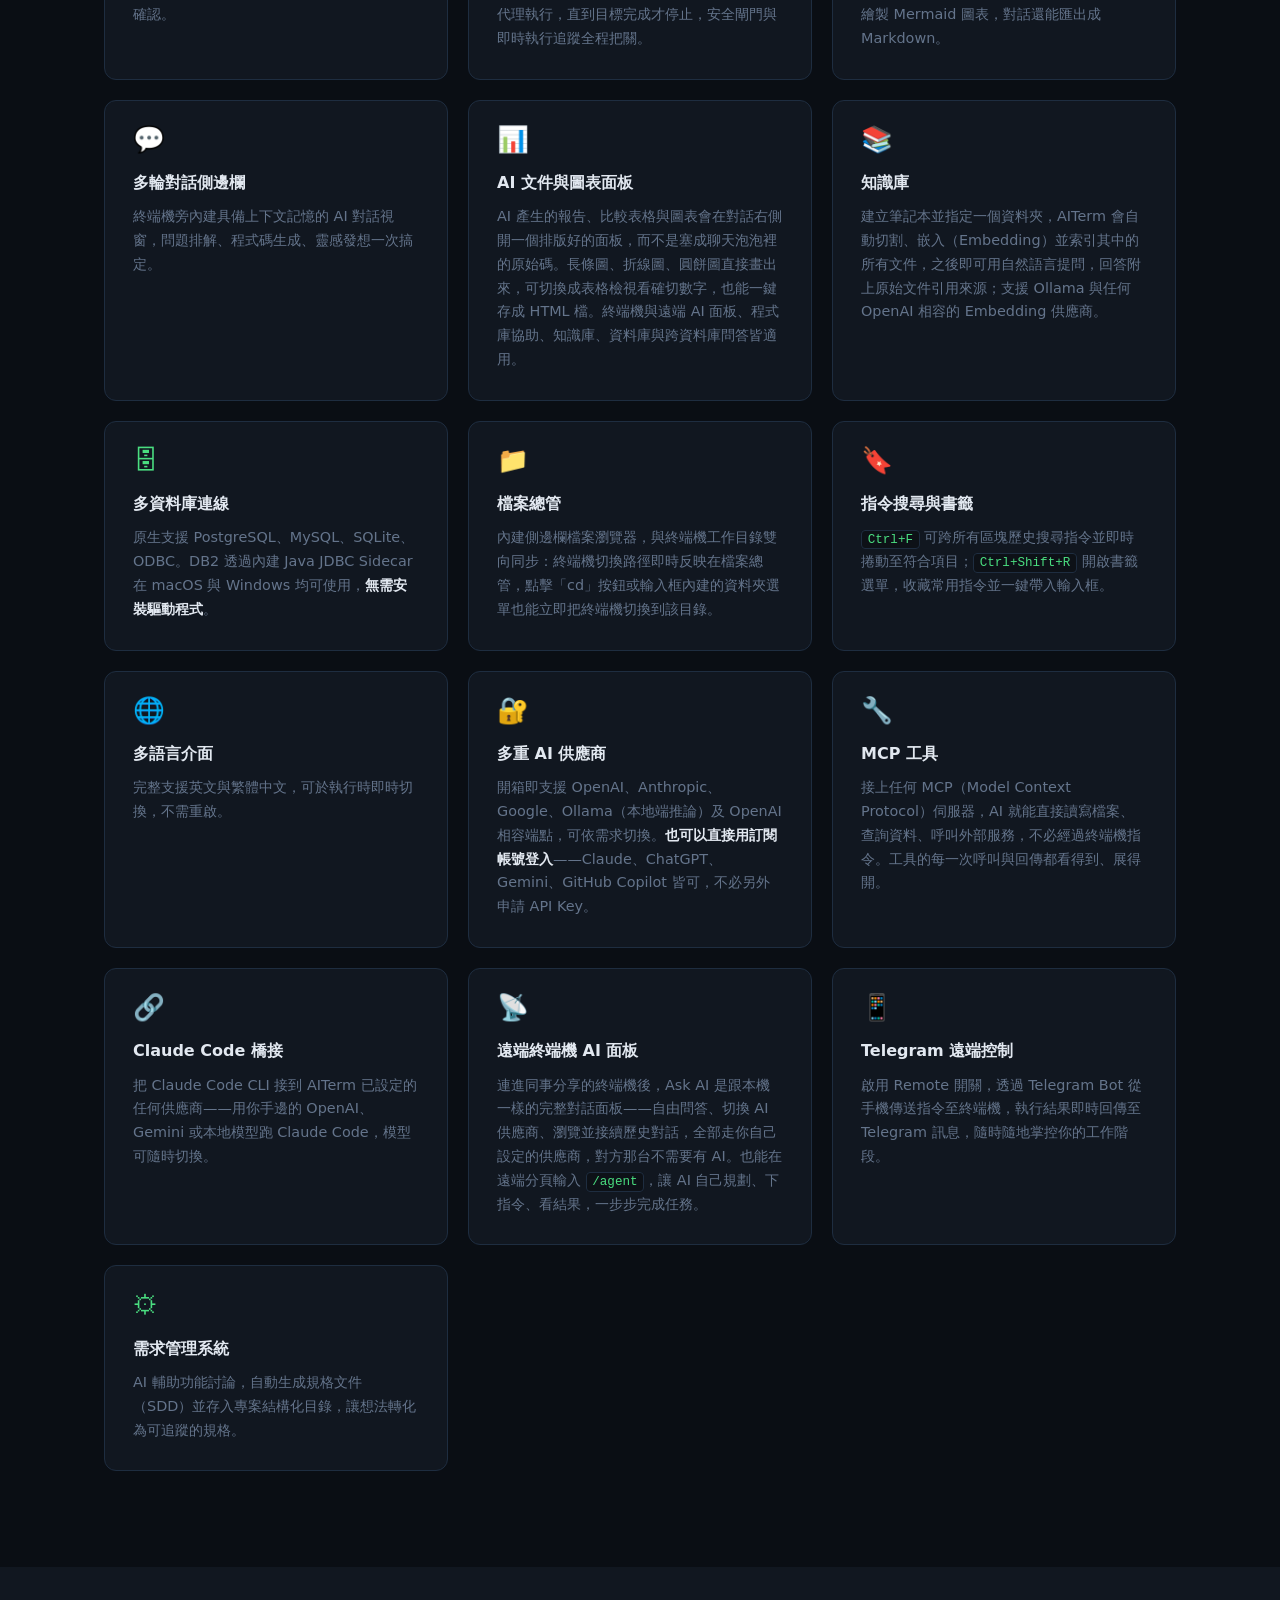
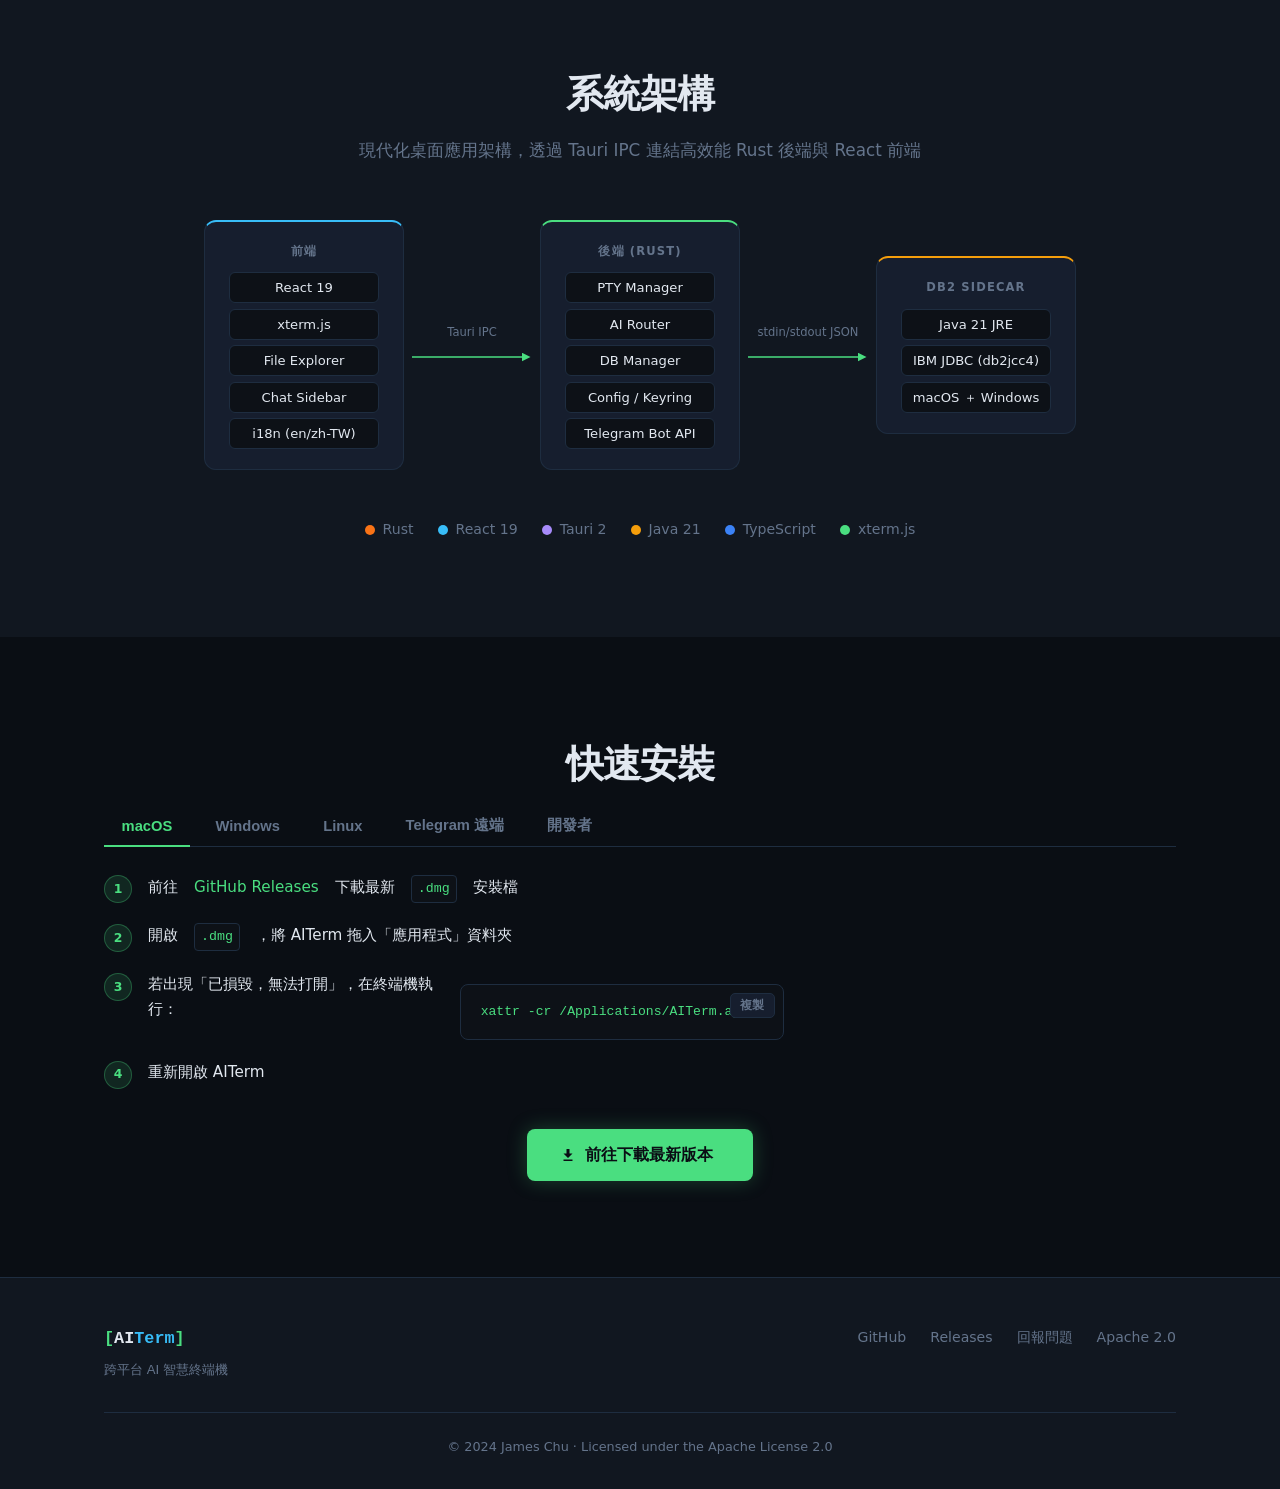
==== commit 95281371: "feat: lead with local models / token savings + Claude Code bridge - hero subtitle now foregrounds: r" ====
--- a/index.html
+++ b/index.html
@@ -4,7 +4,7 @@
   <meta charset="UTF-8" />
   <meta name="viewport" content="width=device-width, initial-scale=1.0" />
   <title>AITerm — AI 智慧終端機</title>
-  <meta name="description" content="跨平台 AI 智慧終端機，整合多重 AI 供應商、自主代理、多資料庫連線與檔案總管。基於 Tauri 2、React 19 與 Rust 打造。" />
+  <meta name="description" content="跨平台 AI 智慧終端機。除了雲端模型，更能串接本地端模型省下 token 費用，或用 Claude Code CLI 橋接任何模型。內建自主代理、知識庫、多資料庫與 MCP 工具，基於 Tauri 2、React 19 與 Rust。" />
 
   <link rel="canonical" href="https://aiterm.win/" />
   <link rel="alternate" hreflang="zh-Hant" href="https://aiterm.win/" />
@@ -16,7 +16,7 @@
   <meta property="og:locale" content="zh_TW" />
   <meta property="og:locale:alternate" content="en_US" />
   <meta property="og:title" content="AITerm — AI 智慧終端機" />
-  <meta property="og:description" content="跨平台 AI 智慧終端機，整合多重 AI 供應商、自主代理、多資料庫連線與檔案總管。基於 Tauri 2、React 19 與 Rust 打造。" />
+  <meta property="og:description" content="跨平台 AI 智慧終端機。除了雲端模型，更能串接本地端模型省下 token 費用，或用 Claude Code CLI 橋接任何模型。內建自主代理、知識庫、多資料庫與 MCP 工具，基於 Tauri 2、React 19 與 Rust。" />
   <meta property="og:url" content="https://aiterm.win/" />
   <meta property="og:image" content="https://aiterm.win/og-image.png" />
   <meta property="og:image:width" content="1200" />
@@ -25,7 +25,7 @@
 
   <meta name="twitter:card" content="summary_large_image" />
   <meta name="twitter:title" content="AITerm — AI 智慧終端機" />
-  <meta name="twitter:description" content="跨平台 AI 智慧終端機，整合多重 AI 供應商、自主代理、多資料庫連線與檔案總管。" />
+  <meta name="twitter:description" content="跨平台 AI 智慧終端機——雲端與本地模型皆可，用本地模型省 token，或用 Claude Code CLI 橋接任何模型。" />
   <meta name="twitter:image" content="https://aiterm.win/og-image.png" />
 
   <link rel="stylesheet" href="style.css" />
@@ -39,7 +39,7 @@
     "name": "AITerm",
     "applicationCategory": "DeveloperApplication",
     "operatingSystem": "macOS, Windows, Linux",
-    "description": "跨平台 AI 智慧終端機，整合多重 AI 供應商、自主代理、多資料庫連線與檔案總管。基於 Tauri 2、React 19 與 Rust 打造。",
+    "description": "跨平台 AI 智慧終端機。除了雲端模型，更能串接本地端模型省下 token 費用，或用 Claude Code CLI 橋接任何模型。內建自主代理、知識庫、多資料庫與 MCP 工具，基於 Tauri 2、React 19 與 Rust。",
     "url": "https://aiterm.win/",
     "downloadUrl": "https://github.com/jamesju9999/AITERM/releases/latest",
     "softwareLicense": "https://www.apache.org/licenses/LICENSE-2.0",
@@ -80,8 +80,8 @@
         <span class="gradient-text">擁有 AI 超能力</span>
       </h1>
       <p class="hero-sub">
-        AITerm 是跨平台 AI 智慧終端機，整合多重 AI 供應商、自主代理循環、多資料庫連線、檔案總管與 Telegram 遠端控制。<br />
-        基於 <strong>Tauri 2</strong>、<strong>React 19</strong> 與 <strong>Rust</strong> 打造，在 macOS、Windows 與 Linux 上提供原生效能。
+        AITerm 是跨平台 AI 智慧終端機。除了接雲端模型，<strong>更能串接本地端模型，省下 token 費用、資料不外送</strong>；或用 Claude Code CLI 橋接任何你想接的模型。<br />
+        自主代理循環、多資料庫連線、知識庫與 MCP 工具全都內建，基於 <strong>Tauri 2</strong>、<strong>React 19</strong> 與 <strong>Rust</strong> 打造。
       </p>
       <div class="hero-actions">
         <a href="https://github.com/jamesju9999/AITERM/releases/latest" target="_blank" rel="noopener" class="btn btn-primary download-btn">
@@ -145,6 +145,11 @@
           <div class="feature-icon">&#47;ai</div>
           <h3>AI 指令工作流</h3>
           <p>在終端機輸入 <code>/ai &lt;查詢&gt;</code>，即時生成 shell 指令並顯示風險等級，確認後一鍵執行。</p>
+        </div>
+        <div class="feature-card">
+          <div class="feature-icon">&#128176;</div>
+          <h3>本地模型・省 token 費用</h3>
+          <p>除了雲端供應商，AITerm 也能接 Ollama、LM Studio、oMLX 這類本地 / OpenAI 相容端點——推論在自己機器上跑，<strong>不花 API 費用、資料不外送</strong>，量大的自動化任務尤其划算。或用 Claude Code 橋接，讓 Claude Code CLI 跑在你手邊任何一個供應商上。</p>
         </div>
         <div class="feature-card">
           <div class="feature-icon">&#129521;</div>
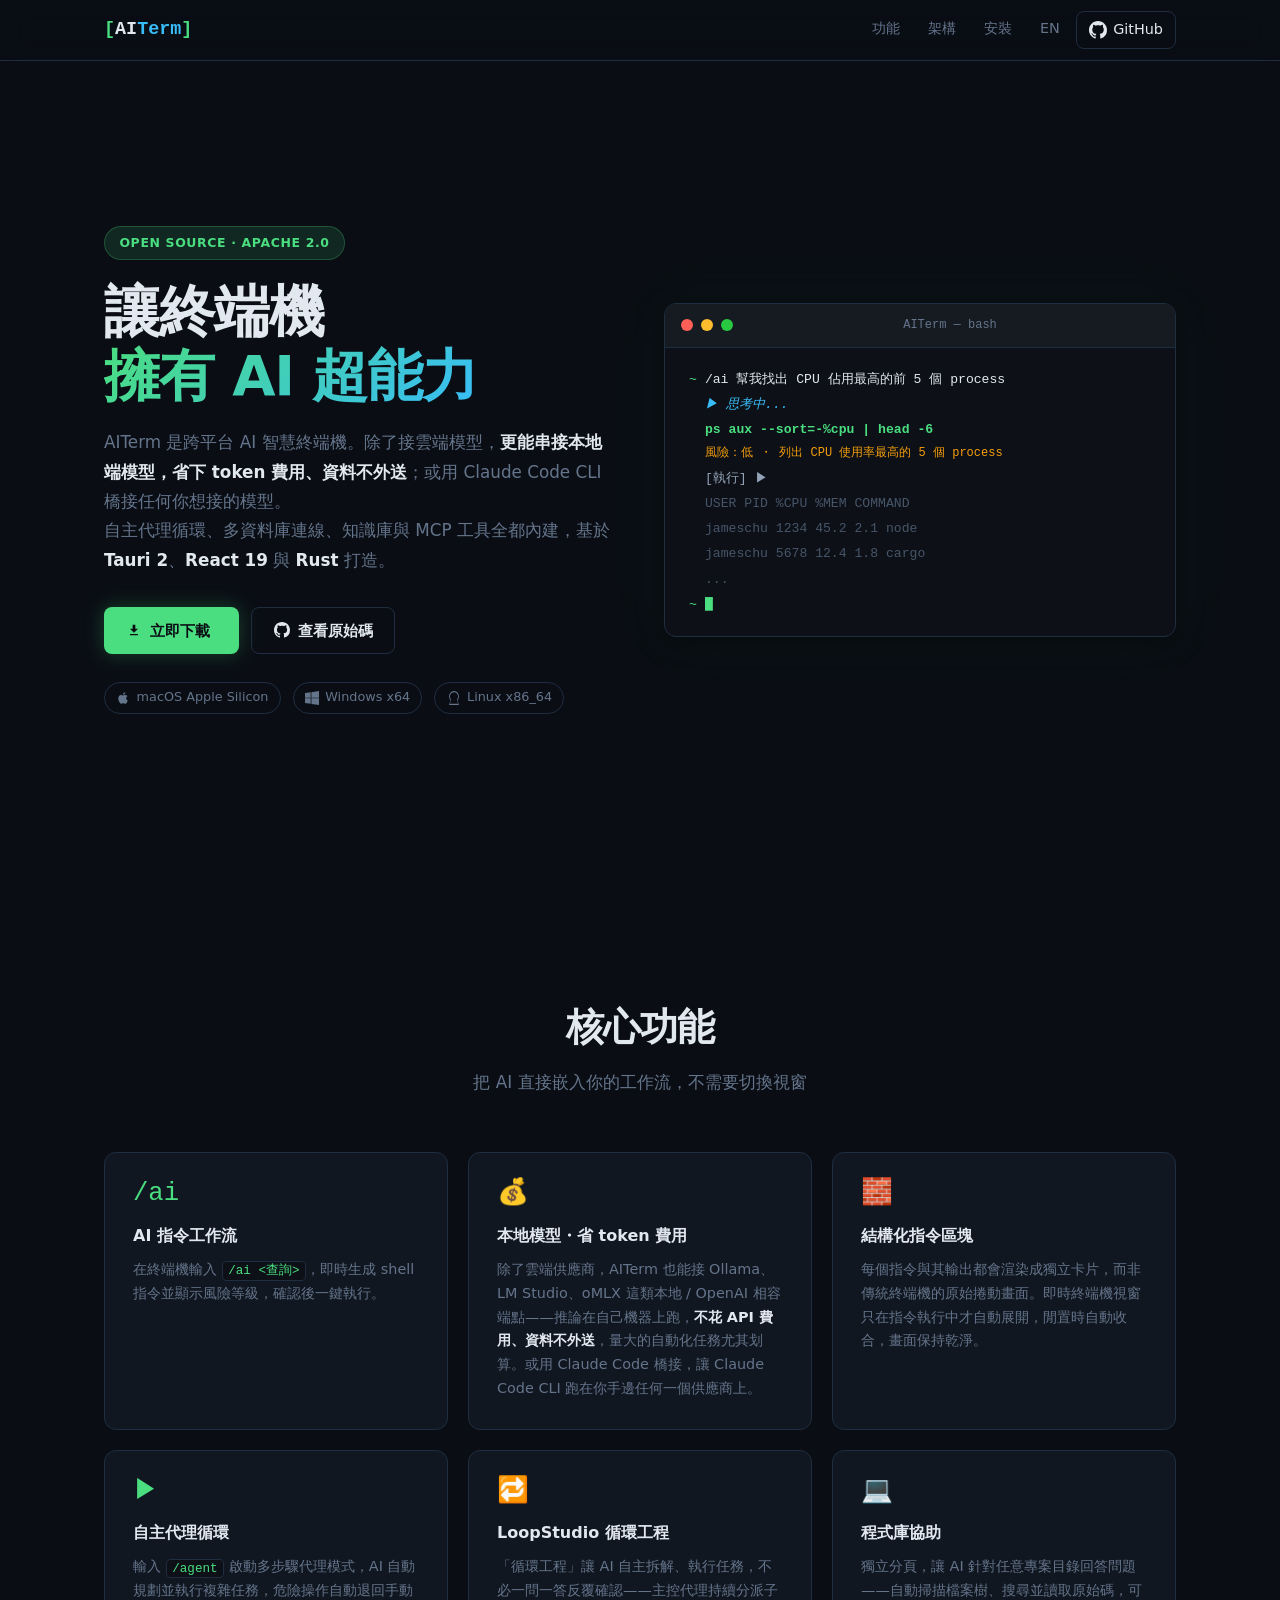
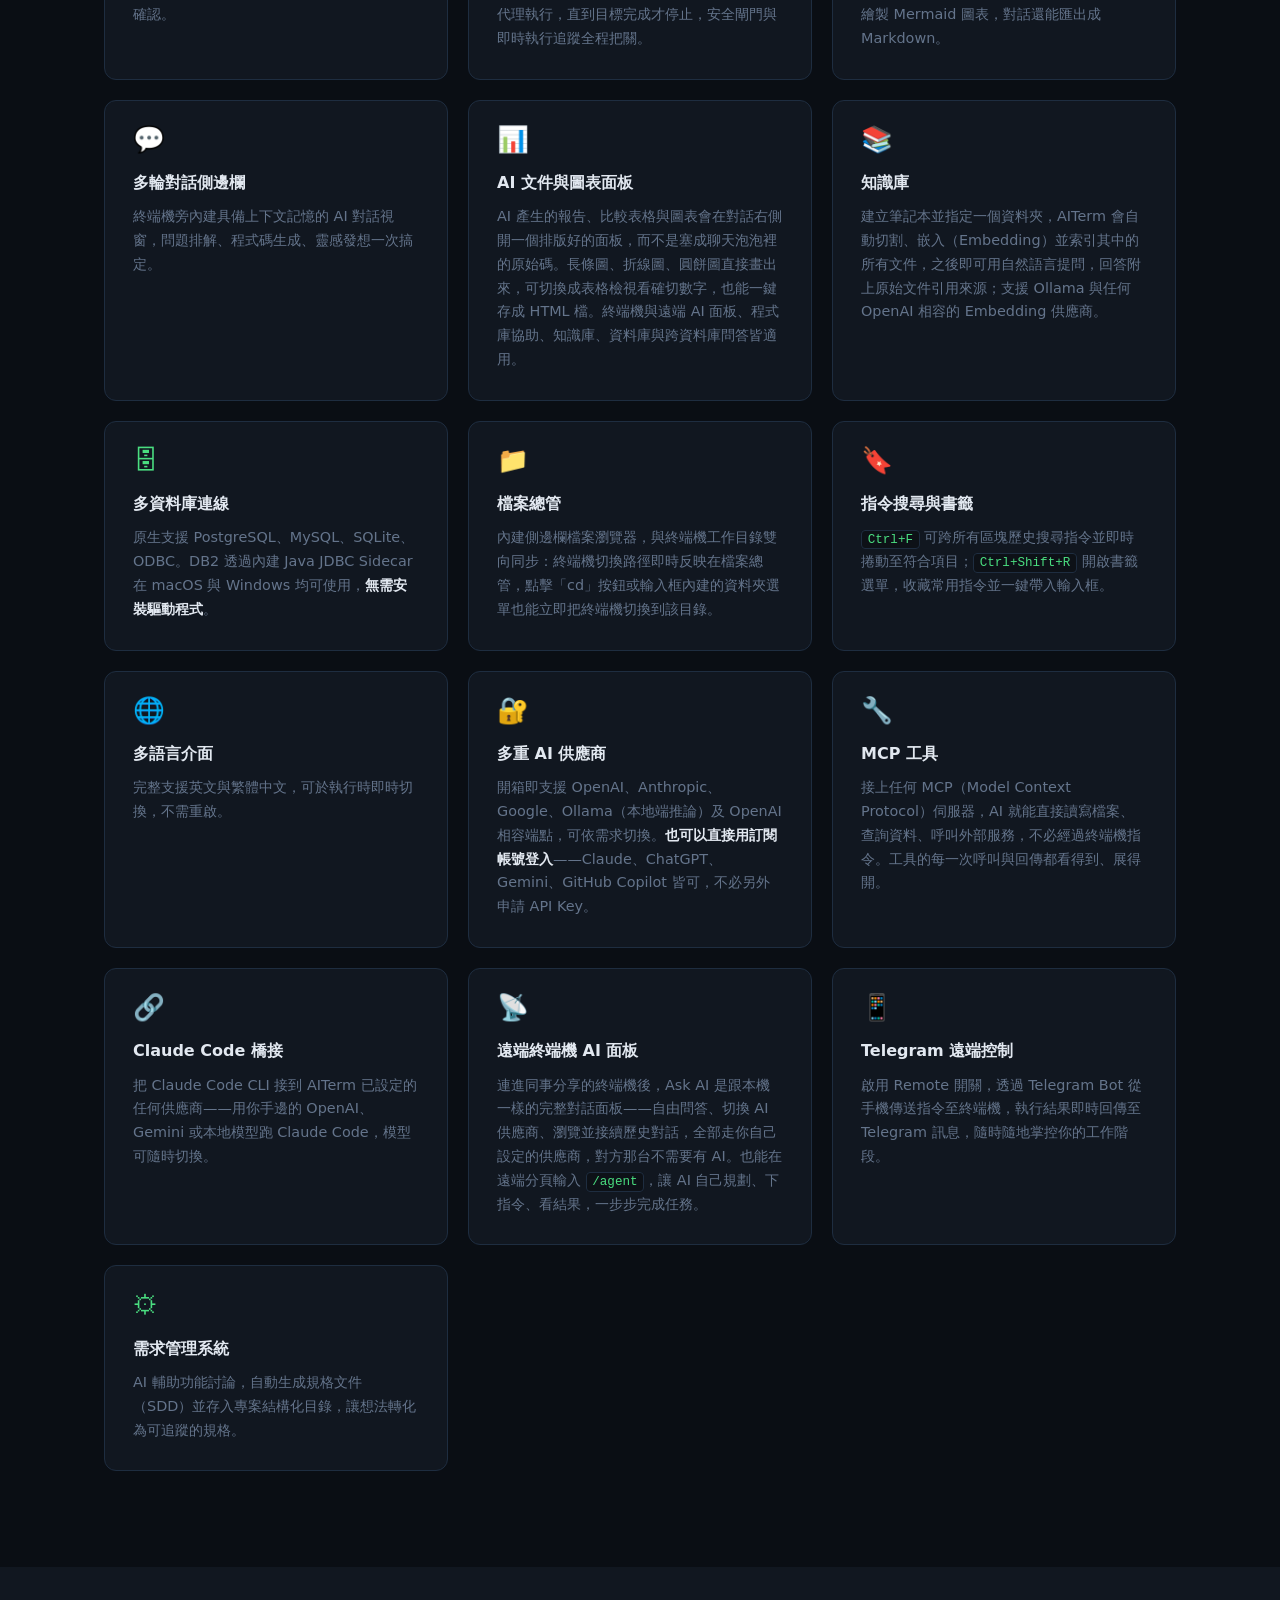
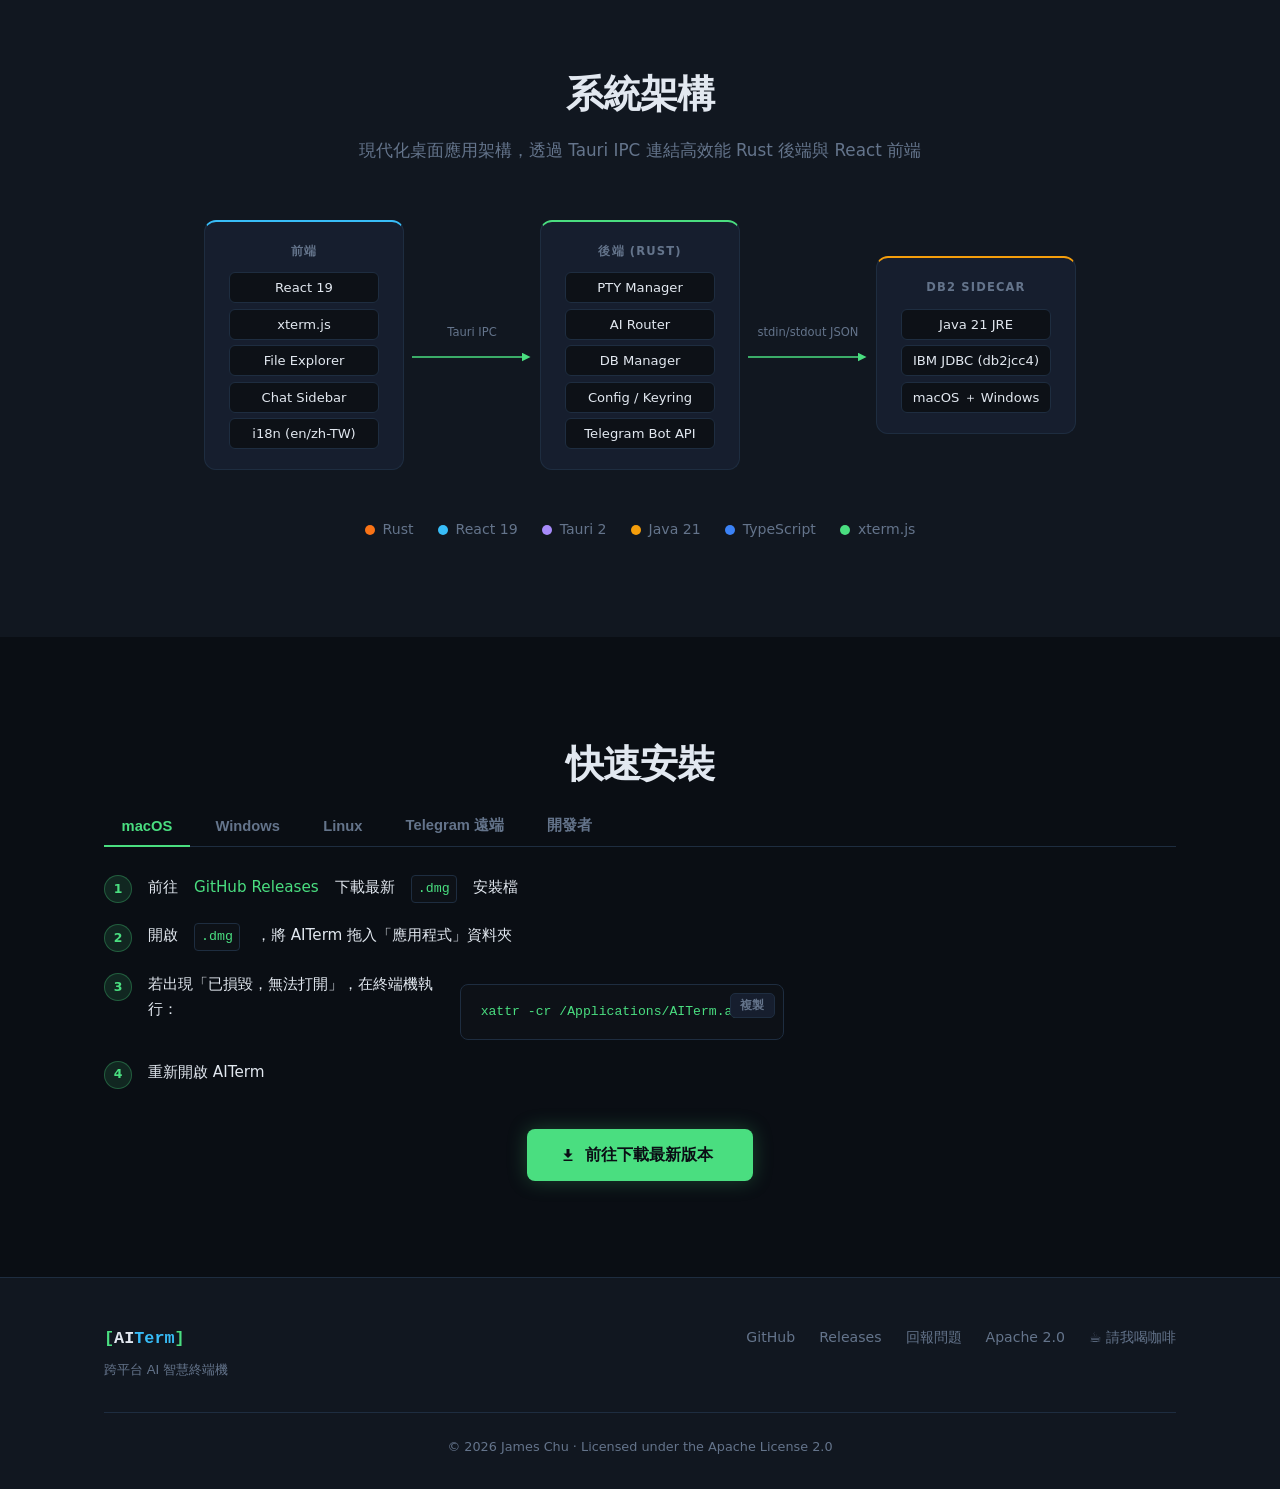
==== commit 622c1cac: "feat: footer Buy Me a Coffee link; bump copyright to 2026" ====
--- a/index.html
+++ b/index.html
@@ -432,10 +432,11 @@
           <a href="https://github.com/jamesju9999/AITERM/releases" target="_blank" rel="noopener">Releases</a>
           <a href="https://github.com/jamesju9999/AITERM/issues" target="_blank" rel="noopener">回報問題</a>
           <a href="https://github.com/jamesju9999/AITERM/blob/main/LICENSE" target="_blank" rel="noopener">Apache 2.0</a>
+          <a href="https://buymeacoffee.com/jameschu" target="_blank" rel="noopener">☕ 請我喝咖啡</a>
         </div>
       </div>
       <div class="footer-copy">
-        <p>© 2024 James Chu · Licensed under the Apache License 2.0</p>
+        <p>© 2026 James Chu · Licensed under the Apache License 2.0</p>
       </div>
     </div>
   </footer>
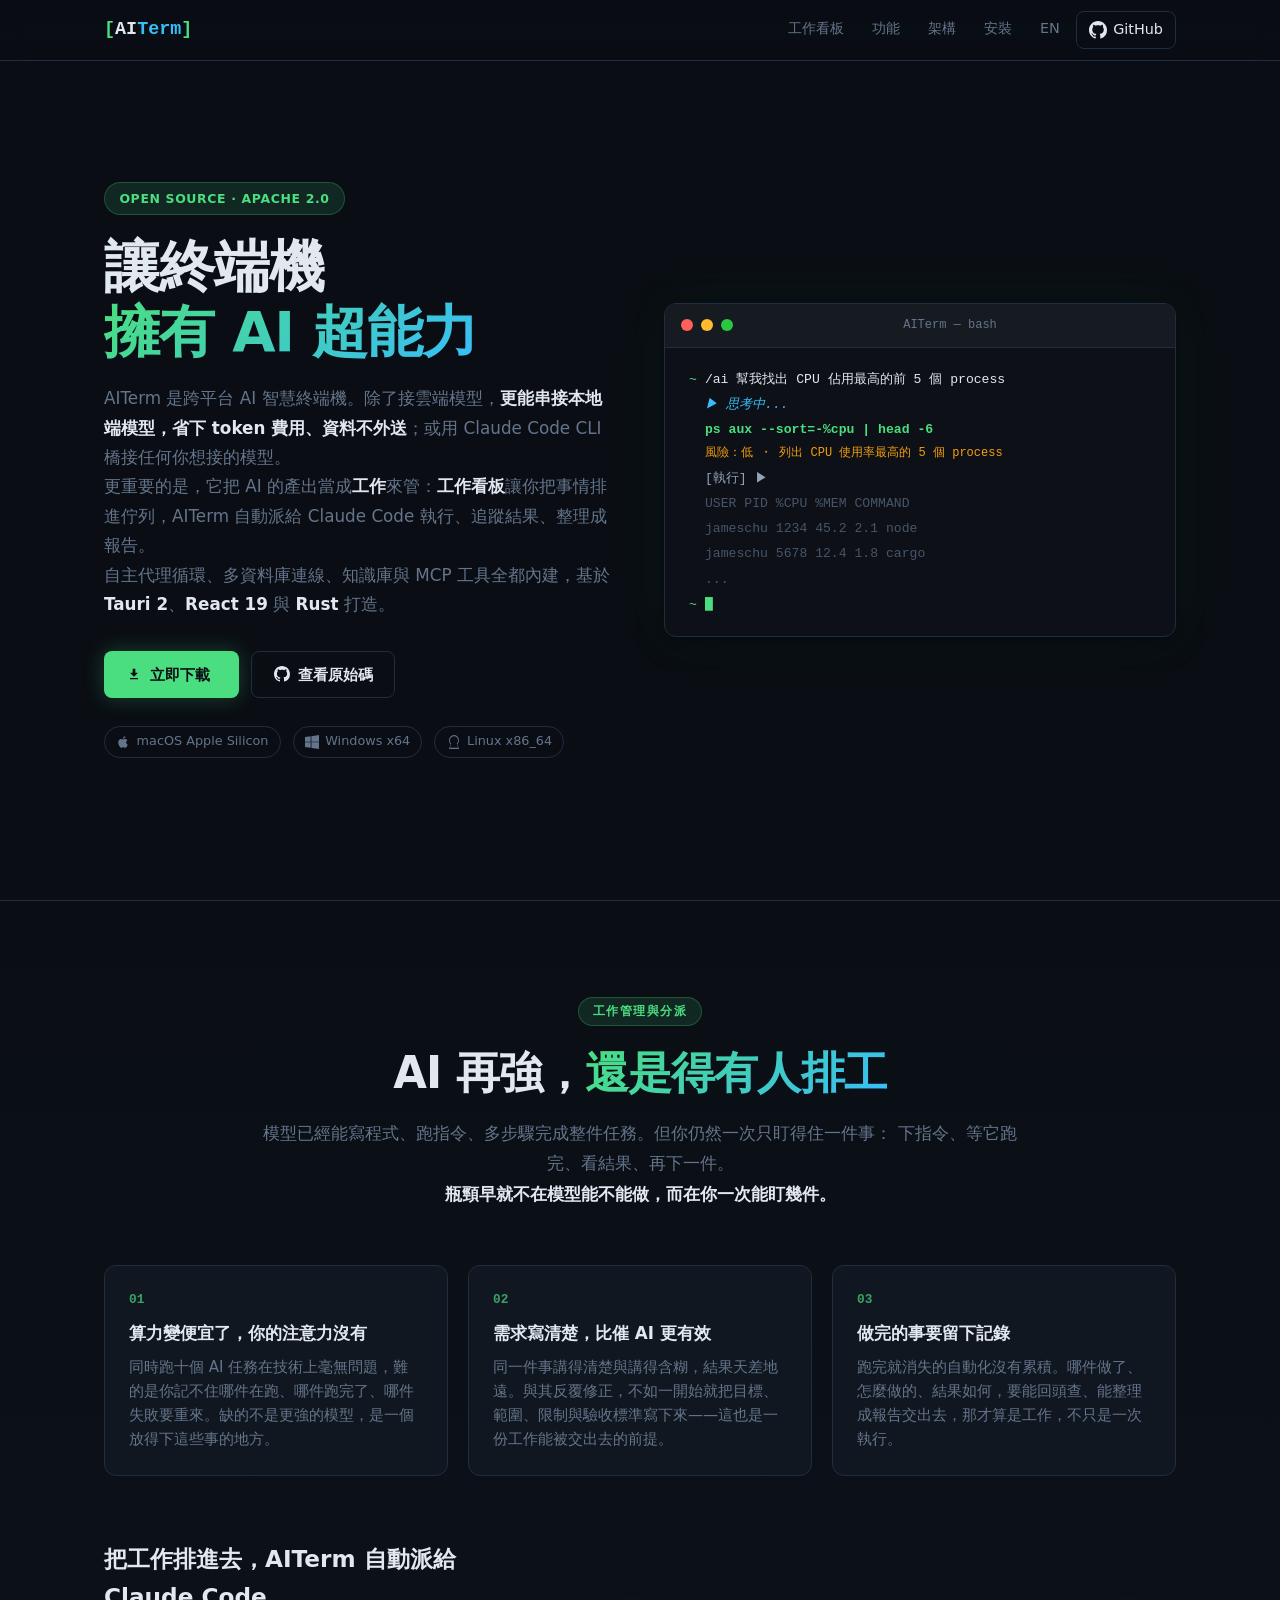
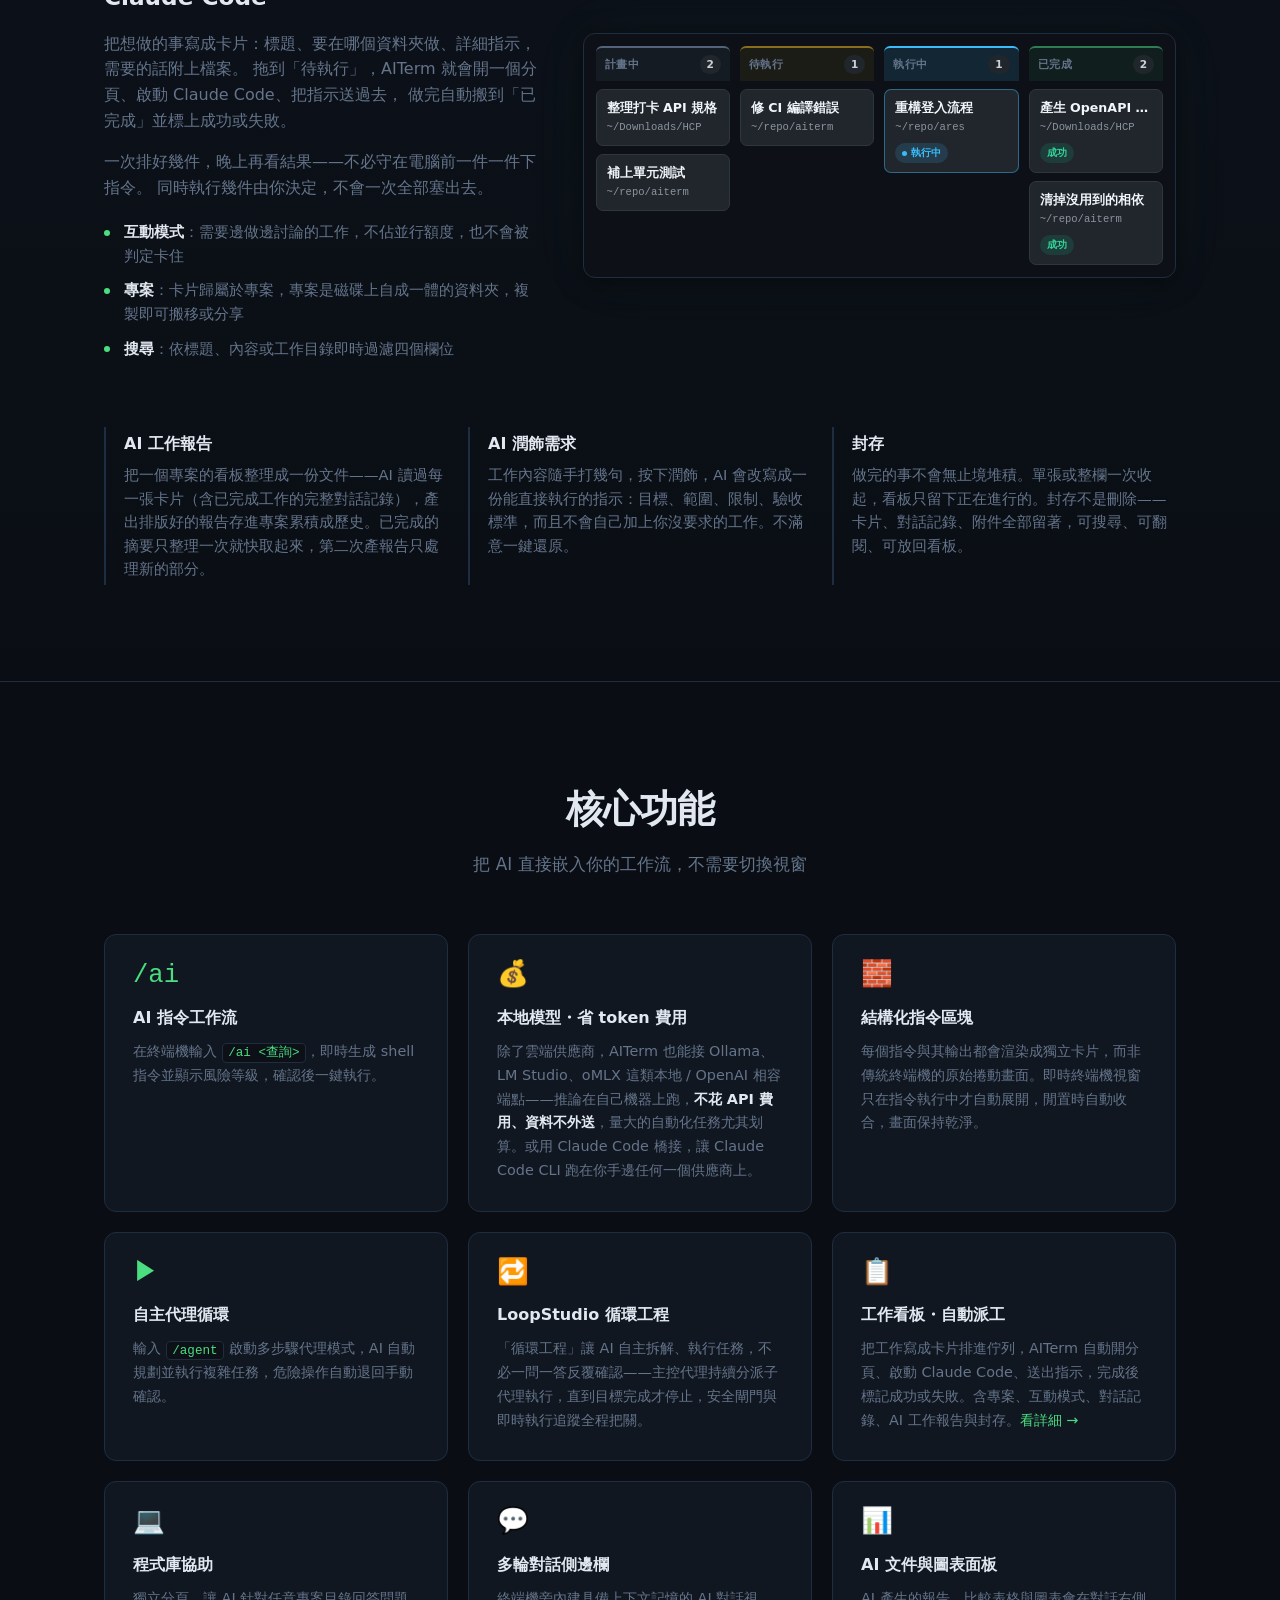
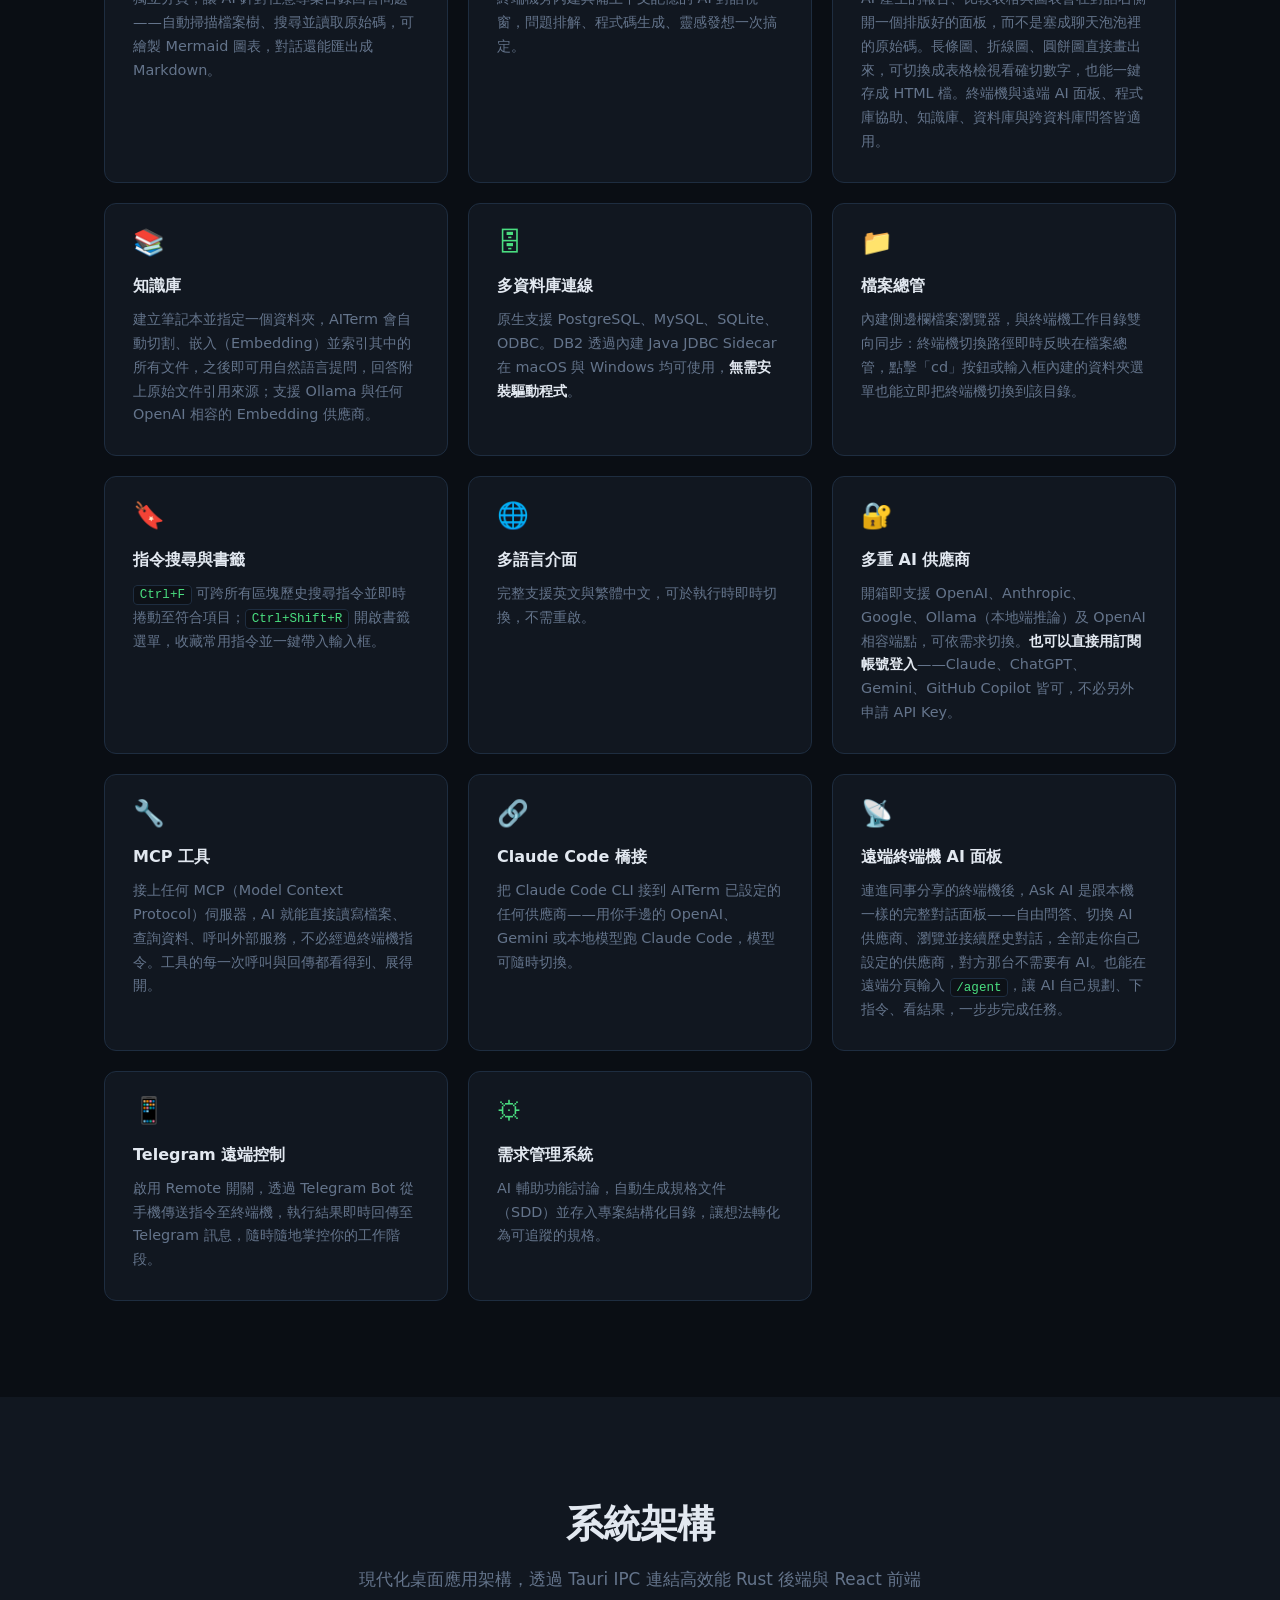
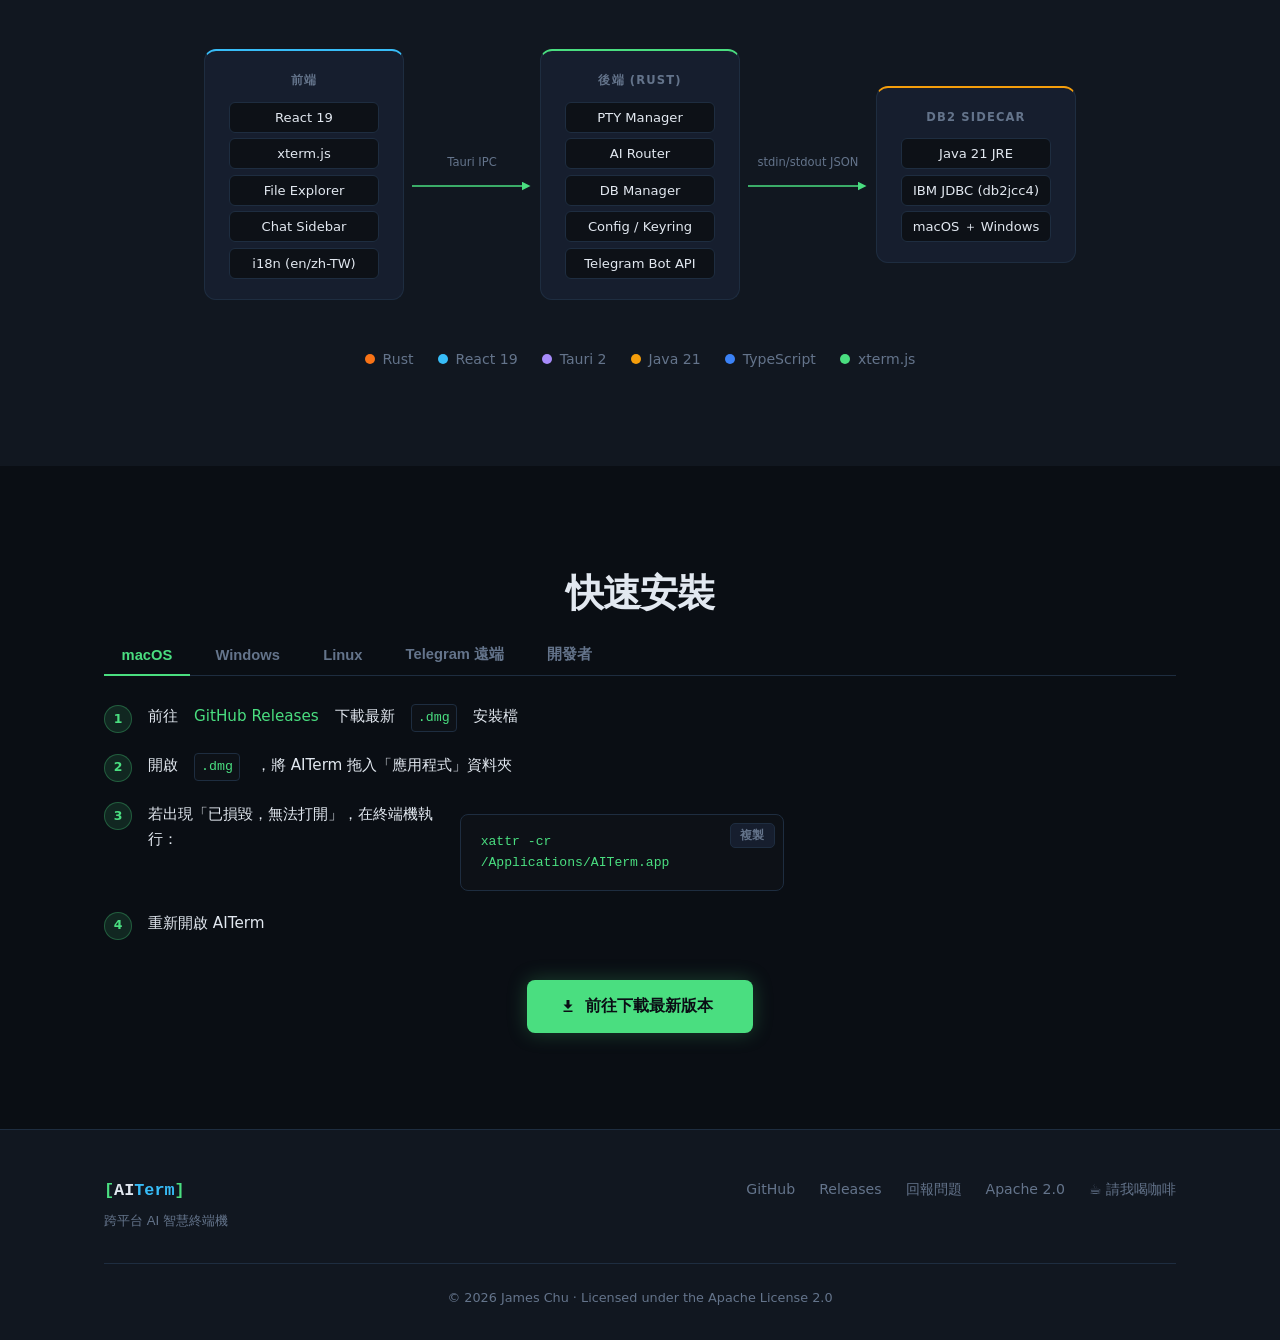
==== commit 2b15029c: "feat: lead with work management and dispatch Adds a section between the hero and the feature grid ma" ====
--- a/index.html
+++ b/index.html
@@ -58,6 +58,7 @@
         <span class="logo-bracket">[</span>AI<span class="logo-term">Term</span><span class="logo-bracket">]</span>
       </a>
       <ul class="nav-links">
+        <li><a href="#taskboard">工作看板</a></li>
         <li><a href="#features">功能</a></li>
         <li><a href="#architecture">架構</a></li>
         <li><a href="#install">安裝</a></li>
@@ -81,6 +82,7 @@
       </h1>
       <p class="hero-sub">
         AITerm 是跨平台 AI 智慧終端機。除了接雲端模型，<strong>更能串接本地端模型，省下 token 費用、資料不外送</strong>；或用 Claude Code CLI 橋接任何你想接的模型。<br />
+        更重要的是，它把 AI 的產出當成<strong>工作</strong>來管：<strong>工作看板</strong>讓你把事情排進佇列，AITerm 自動派給 Claude Code 執行、追蹤結果、整理成報告。<br />
         自主代理循環、多資料庫連線、知識庫與 MCP 工具全都內建，基於 <strong>Tauri 2</strong>、<strong>React 19</strong> 與 <strong>Rust</strong> 打造。
       </p>
       <div class="hero-actions">
@@ -134,6 +136,99 @@
     </div>
   </section>
 
+  <!-- TASK BOARD — 主張 -->
+  <section id="taskboard" class="section taskboard">
+    <div class="container">
+      <div class="tb-lead">
+        <div class="tb-eyebrow">工作管理與分派</div>
+        <h2 class="tb-title">AI 再強，<span class="gradient-text">還是得有人排工</span></h2>
+        <p class="tb-claim">
+          模型已經能寫程式、跑指令、多步驟完成整件任務。但你仍然一次只盯得住一件事：
+          下指令、等它跑完、看結果、再下一件。<br />
+          <strong>瓶頸早就不在模型能不能做，而在你一次能盯幾件。</strong>
+        </p>
+      </div>
+
+      <div class="tb-args">
+        <div class="tb-arg">
+          <div class="tb-arg-num">01</div>
+          <h3>算力變便宜了，你的注意力沒有</h3>
+          <p>同時跑十個 AI 任務在技術上毫無問題，難的是你記不住哪件在跑、哪件跑完了、哪件失敗要重來。缺的不是更強的模型，是一個放得下這些事的地方。</p>
+        </div>
+        <div class="tb-arg">
+          <div class="tb-arg-num">02</div>
+          <h3>需求寫清楚，比催 AI 更有效</h3>
+          <p>同一件事講得清楚與講得含糊，結果天差地遠。與其反覆修正，不如一開始就把目標、範圍、限制與驗收標準寫下來——這也是一份工作能被交出去的前提。</p>
+        </div>
+        <div class="tb-arg">
+          <div class="tb-arg-num">03</div>
+          <h3>做完的事要留下記錄</h3>
+          <p>跑完就消失的自動化沒有累積。哪件做了、怎麼做的、結果如何，要能回頭查、能整理成報告交出去，那才算是工作，不只是一次執行。</p>
+        </div>
+      </div>
+
+      <div class="tb-show">
+        <div class="tb-show-text">
+          <h3>把工作排進去，AITerm 自動派給 Claude Code</h3>
+          <p>
+            把想做的事寫成卡片：標題、要在哪個資料夾做、詳細指示，需要的話附上檔案。
+            拖到「待執行」，AITerm 就會開一個分頁、啟動 Claude Code、把指示送過去，
+            做完自動搬到「已完成」並標上成功或失敗。
+          </p>
+          <p>
+            一次排好幾件，晚上再看結果——不必守在電腦前一件一件下指令。
+            同時執行幾件由你決定，不會一次全部塞出去。
+          </p>
+          <ul class="tb-points">
+            <li><strong>互動模式</strong>：需要邊做邊討論的工作，不佔並行額度，也不會被判定卡住</li>
+            <li><strong>專案</strong>：卡片歸屬於專案，專案是磁碟上自成一體的資料夾，複製即可搬移或分享</li>
+            <li><strong>搜尋</strong>：依標題、內容或工作目錄即時過濾四個欄位</li>
+          </ul>
+        </div>
+
+        <div class="tb-board" aria-hidden="true">
+          <div class="tb-col">
+            <div class="tb-col-head"><span>計畫中</span><span class="tb-col-n">2</span></div>
+            <div class="tb-card"><div class="tb-card-t">整理打卡 API 規格</div><div class="tb-card-p">~/Downloads/HCP</div></div>
+            <div class="tb-card"><div class="tb-card-t">補上單元測試</div><div class="tb-card-p">~/repo/aiterm</div></div>
+          </div>
+          <div class="tb-col">
+            <div class="tb-col-head tb-queued"><span>待執行</span><span class="tb-col-n">1</span></div>
+            <div class="tb-card"><div class="tb-card-t">修 CI 編譯錯誤</div><div class="tb-card-p">~/repo/aiterm</div></div>
+          </div>
+          <div class="tb-col">
+            <div class="tb-col-head tb-running"><span>執行中</span><span class="tb-col-n">1</span></div>
+            <div class="tb-card tb-card--running">
+              <div class="tb-card-t">重構登入流程</div>
+              <div class="tb-card-p">~/repo/ares</div>
+              <div class="tb-badges"><span class="tb-badge tb-badge--run"><i></i>執行中</span></div>
+            </div>
+          </div>
+          <div class="tb-col">
+            <div class="tb-col-head tb-done"><span>已完成</span><span class="tb-col-n">2</span></div>
+            <div class="tb-card"><div class="tb-card-t">產生 OpenAPI 文件</div><div class="tb-card-p">~/Downloads/HCP</div><div class="tb-badges"><span class="tb-badge tb-badge--ok">成功</span></div></div>
+            <div class="tb-card"><div class="tb-card-t">清掉沒用到的相依</div><div class="tb-card-p">~/repo/aiterm</div><div class="tb-badges"><span class="tb-badge tb-badge--ok">成功</span></div></div>
+          </div>
+        </div>
+      </div>
+
+      <div class="tb-extras">
+        <div class="tb-extra">
+          <h4>AI 工作報告</h4>
+          <p>把一個專案的看板整理成一份文件——AI 讀過每一張卡片（含已完成工作的完整對話記錄），產出排版好的報告存進專案累積成歷史。已完成的摘要只整理一次就快取起來，第二次產報告只處理新的部分。</p>
+        </div>
+        <div class="tb-extra">
+          <h4>AI 潤飾需求</h4>
+          <p>工作內容隨手打幾句，按下潤飾，AI 會改寫成一份能直接執行的指示：目標、範圍、限制、驗收標準，而且不會自己加上你沒要求的工作。不滿意一鍵還原。</p>
+        </div>
+        <div class="tb-extra">
+          <h4>封存</h4>
+          <p>做完的事不會無止境堆積。單張或整欄一次收起，看板只留下正在進行的。封存不是刪除——卡片、對話記錄、附件全部留著，可搜尋、可翻閱、可放回看板。</p>
+        </div>
+      </div>
+    </div>
+  </section>
+
   <!-- FEATURES -->
   <section id="features" class="section features">
     <div class="container">
@@ -165,6 +260,11 @@
           <div class="feature-icon">&#128257;</div>
           <h3>LoopStudio 循環工程</h3>
           <p>「循環工程」讓 AI 自主拆解、執行任務，不必一問一答反覆確認——主控代理持續分派子代理執行，直到目標完成才停止，安全閘門與即時執行追蹤全程把關。</p>
+        </div>
+        <div class="feature-card">
+          <div class="feature-icon">&#128203;</div>
+          <h3>工作看板・自動派工</h3>
+          <p>把工作寫成卡片排進佇列，AITerm 自動開分頁、啟動 Claude Code、送出指示，完成後標記成功或失敗。含專案、互動模式、對話記錄、AI 工作報告與封存。<a href="#taskboard">看詳細 &#8594;</a></p>
         </div>
         <div class="feature-card">
           <div class="feature-icon">&#128187;</div>
--- a/style.css
+++ b/style.css
@@ -317,6 +317,211 @@
   margin-bottom: 3.5rem;
 }
 
+/* ── TASK BOARD（主張區塊） ── */
+.taskboard {
+  background: linear-gradient(180deg, var(--bg) 0%, #0c1119 50%, var(--bg) 100%);
+  border-top: 1px solid var(--border);
+  border-bottom: 1px solid var(--border);
+}
+
+.tb-lead { max-width: 780px; margin: 0 auto 3.5rem; text-align: center; }
+
+.tb-eyebrow {
+  display: inline-block;
+  font-size: 0.75rem;
+  font-weight: 700;
+  letter-spacing: 0.12em;
+  text-transform: uppercase;
+  color: var(--accent);
+  background: var(--accent-dim);
+  border: 1px solid rgba(74, 222, 128, 0.25);
+  border-radius: 999px;
+  padding: 4px 14px;
+  margin-bottom: 1.25rem;
+}
+
+.tb-title {
+  font-size: clamp(1.9rem, 3.4vw, 2.9rem);
+  font-weight: 800;
+  letter-spacing: -0.02em;
+  line-height: 1.25;
+  margin-bottom: 1.1rem;
+}
+
+.tb-claim { color: var(--muted); font-size: 1.08rem; line-height: 1.75; }
+.tb-claim strong { color: var(--text); }
+
+.tb-args {
+  display: grid;
+  grid-template-columns: repeat(3, 1fr);
+  gap: 20px;
+  margin-bottom: 4rem;
+}
+
+.tb-arg {
+  background: var(--bg-card);
+  border: 1px solid var(--border);
+  border-radius: var(--radius);
+  padding: 24px;
+}
+
+.tb-arg-num {
+  font-family: 'SF Mono', 'Fira Code', 'Cascadia Code', monospace;
+  font-size: 0.8rem;
+  font-weight: 700;
+  color: var(--accent);
+  opacity: 0.7;
+  margin-bottom: 10px;
+}
+
+.tb-arg h3 { font-size: 1.05rem; font-weight: 700; margin-bottom: 8px; }
+.tb-arg p { color: var(--muted); font-size: 0.94rem; }
+
+/* 說明與看板示意並排。 */
+.tb-show {
+  display: grid;
+  grid-template-columns: minmax(0, 0.85fr) minmax(0, 1.15fr);
+  gap: 40px;
+  align-items: center;
+  margin-bottom: 3.5rem;
+}
+
+.tb-show-text h3 { font-size: 1.45rem; font-weight: 700; margin-bottom: 1rem; }
+.tb-show-text p { color: var(--muted); margin-bottom: 1rem; }
+
+.tb-points { list-style: none; margin-top: 1.25rem; }
+.tb-points li {
+  position: relative;
+  padding-left: 20px;
+  margin-bottom: 10px;
+  color: var(--muted);
+  font-size: 0.94rem;
+}
+.tb-points li::before {
+  content: "";
+  position: absolute;
+  left: 0;
+  top: 0.62em;
+  width: 6px;
+  height: 6px;
+  border-radius: 50%;
+  background: var(--accent);
+}
+.tb-points strong { color: var(--text); }
+
+/* 看板示意圖。純 CSS，不是截圖——換語系或改字都不必重出圖。 */
+.tb-board {
+  display: grid;
+  grid-template-columns: repeat(4, 1fr);
+  gap: 10px;
+  background: var(--code-bg);
+  border: 1px solid var(--border);
+  border-radius: var(--radius);
+  padding: 12px;
+  box-shadow: var(--shadow), 0 0 60px rgba(74, 222, 128, 0.05);
+}
+
+.tb-col { display: flex; flex-direction: column; gap: 8px; min-width: 0; }
+
+.tb-col-head {
+  display: flex;
+  align-items: center;
+  justify-content: space-between;
+  gap: 6px;
+  padding: 7px 9px;
+  border-top: 2px solid #55637a;
+  border-radius: 6px 6px 0 0;
+  background: rgba(85, 99, 122, 0.12);
+  font-size: 0.68rem;
+  font-weight: 700;
+  letter-spacing: 0.05em;
+  text-transform: uppercase;
+  color: var(--muted);
+}
+.tb-col-head.tb-queued { border-top-color: #8a6d1f; background: rgba(138, 109, 31, 0.12); }
+.tb-col-head.tb-running { border-top-color: var(--accent2); background: rgba(56, 189, 248, 0.12); }
+.tb-col-head.tb-done { border-top-color: #2f7d52; background: rgba(47, 125, 82, 0.12); }
+
+.tb-col-n {
+  background: #21262d;
+  color: #c9d1d9;
+  border-radius: 999px;
+  padding: 1px 7px;
+  font-size: 0.66rem;
+  letter-spacing: 0;
+}
+
+.tb-card {
+  background: #21262d;
+  border: 1px solid #30363d;
+  border-radius: 7px;
+  padding: 9px 10px;
+  min-width: 0;
+}
+.tb-card--running { border-color: rgba(56, 189, 248, 0.45); }
+
+.tb-card-t {
+  font-size: 0.79rem;
+  font-weight: 600;
+  color: #f0f6fc;
+  line-height: 1.35;
+  overflow: hidden;
+  text-overflow: ellipsis;
+  white-space: nowrap;
+}
+
+.tb-card-p {
+  margin-top: 3px;
+  font-family: 'SF Mono', 'Fira Code', 'Cascadia Code', monospace;
+  font-size: 0.66rem;
+  color: #8b949e;
+  overflow: hidden;
+  text-overflow: ellipsis;
+  white-space: nowrap;
+}
+
+.tb-badges { margin-top: 7px; display: flex; gap: 5px; }
+
+.tb-badge {
+  display: inline-flex;
+  align-items: center;
+  gap: 4px;
+  font-size: 0.62rem;
+  font-weight: 600;
+  padding: 2px 7px;
+  border-radius: 999px;
+}
+.tb-badge--ok { background: rgba(16, 185, 129, 0.15); color: #34d399; }
+.tb-badge--run { background: rgba(56, 189, 248, 0.15); color: #38bdf8; }
+.tb-badge--run i {
+  width: 5px;
+  height: 5px;
+  border-radius: 50%;
+  background: currentColor;
+  animation: tb-pulse 1.6s ease-in-out infinite;
+}
+@keyframes tb-pulse { 0%, 100% { opacity: 1; } 50% { opacity: 0.3; } }
+
+.tb-extras {
+  display: grid;
+  grid-template-columns: repeat(3, 1fr);
+  gap: 20px;
+}
+
+.tb-extra {
+  border-left: 2px solid var(--border);
+  padding: 4px 0 4px 18px;
+}
+.tb-extra h4 { font-size: 1rem; font-weight: 700; margin-bottom: 7px; }
+.tb-extra p { color: var(--muted); font-size: 0.92rem; }
+
+@media (max-width: 900px) {
+  .tb-args, .tb-extras { grid-template-columns: 1fr; }
+  .tb-show { grid-template-columns: 1fr; gap: 28px; }
+  /* 四欄在窄螢幕擠不下，改成兩欄，卡片文字才不會被壓到不能讀。 */
+  .tb-board { grid-template-columns: repeat(2, 1fr); }
+}
+
 /* ── FEATURES ── */
 .features { background: var(--bg); }
 
@@ -524,8 +729,9 @@
   font-size: 0.82rem;
   color: var(--accent);
   padding: 1rem 3.5rem 1rem 1.25rem;
-  overflow-x: auto;
-  white-space: pre;
+  overflow-x: hidden;
+  white-space: pre-wrap;
+  overflow-wrap: anywhere;
   line-height: 1.65;
 }
 
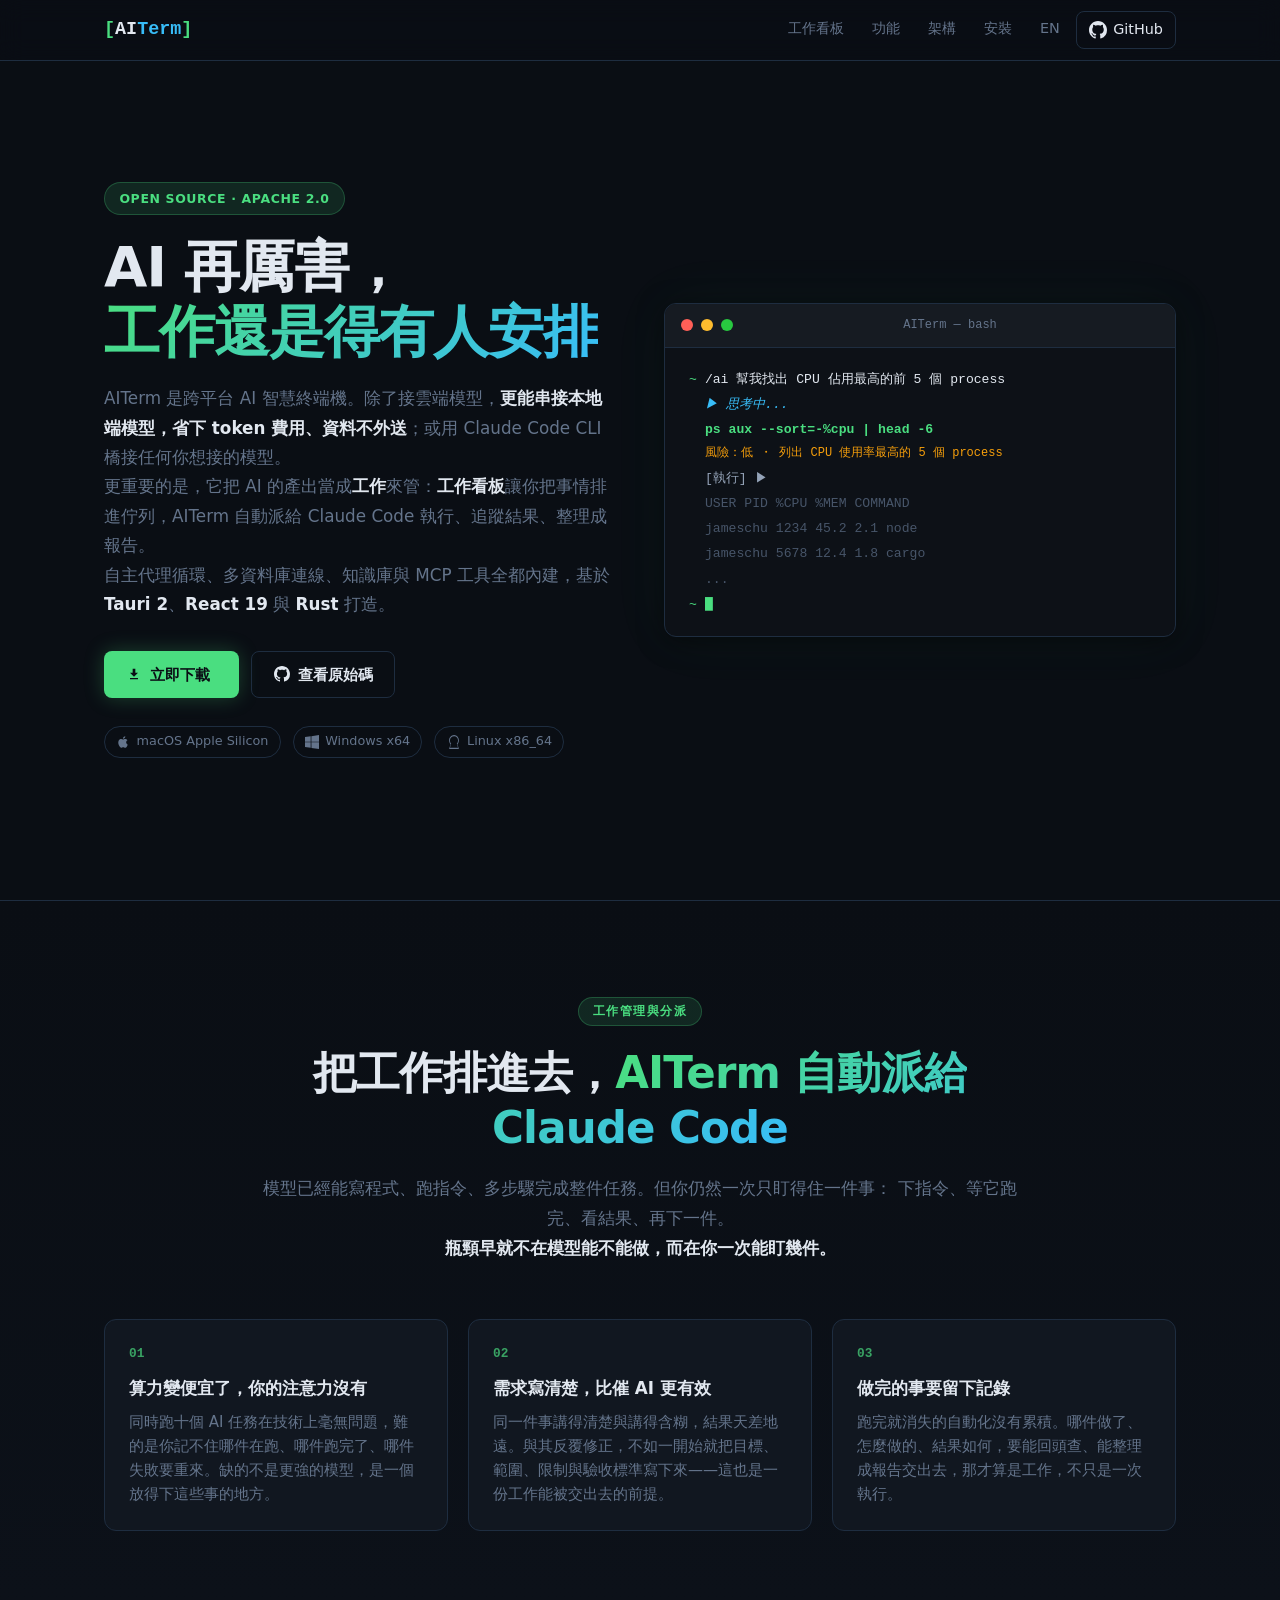
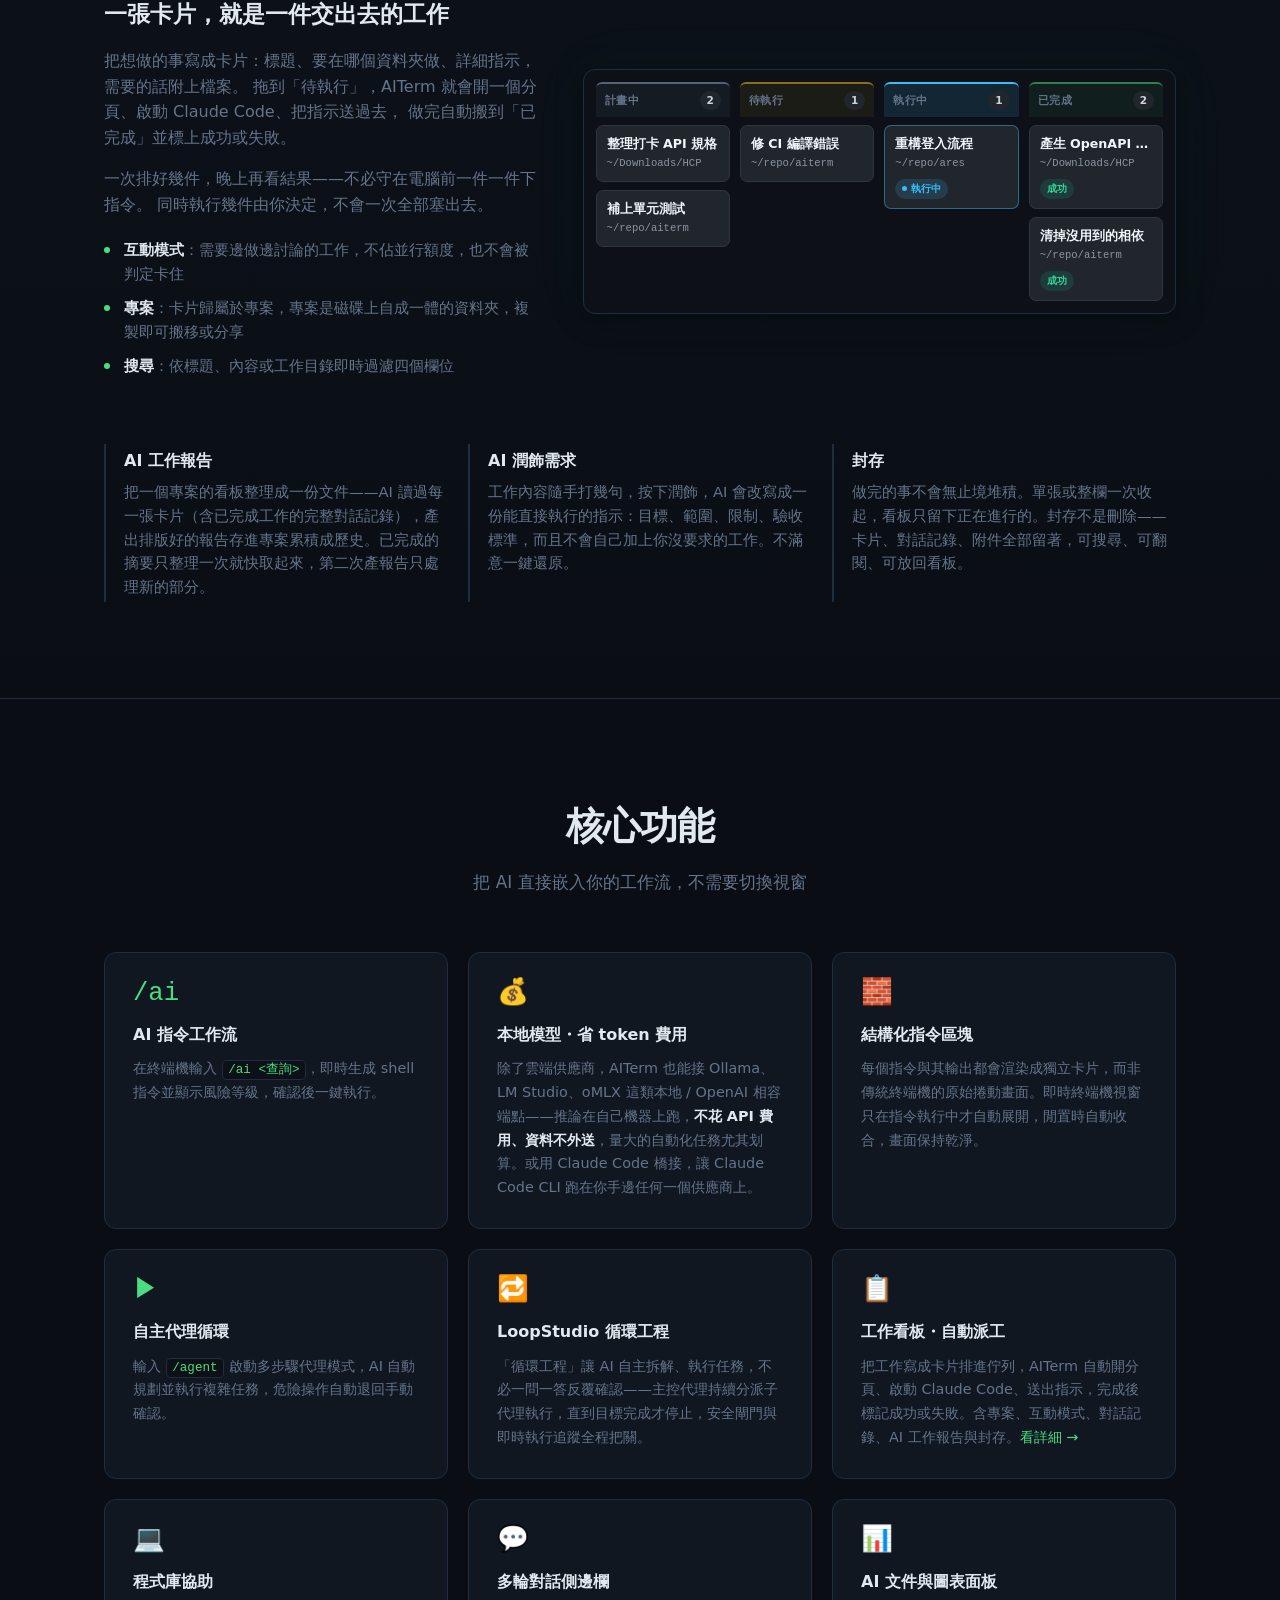
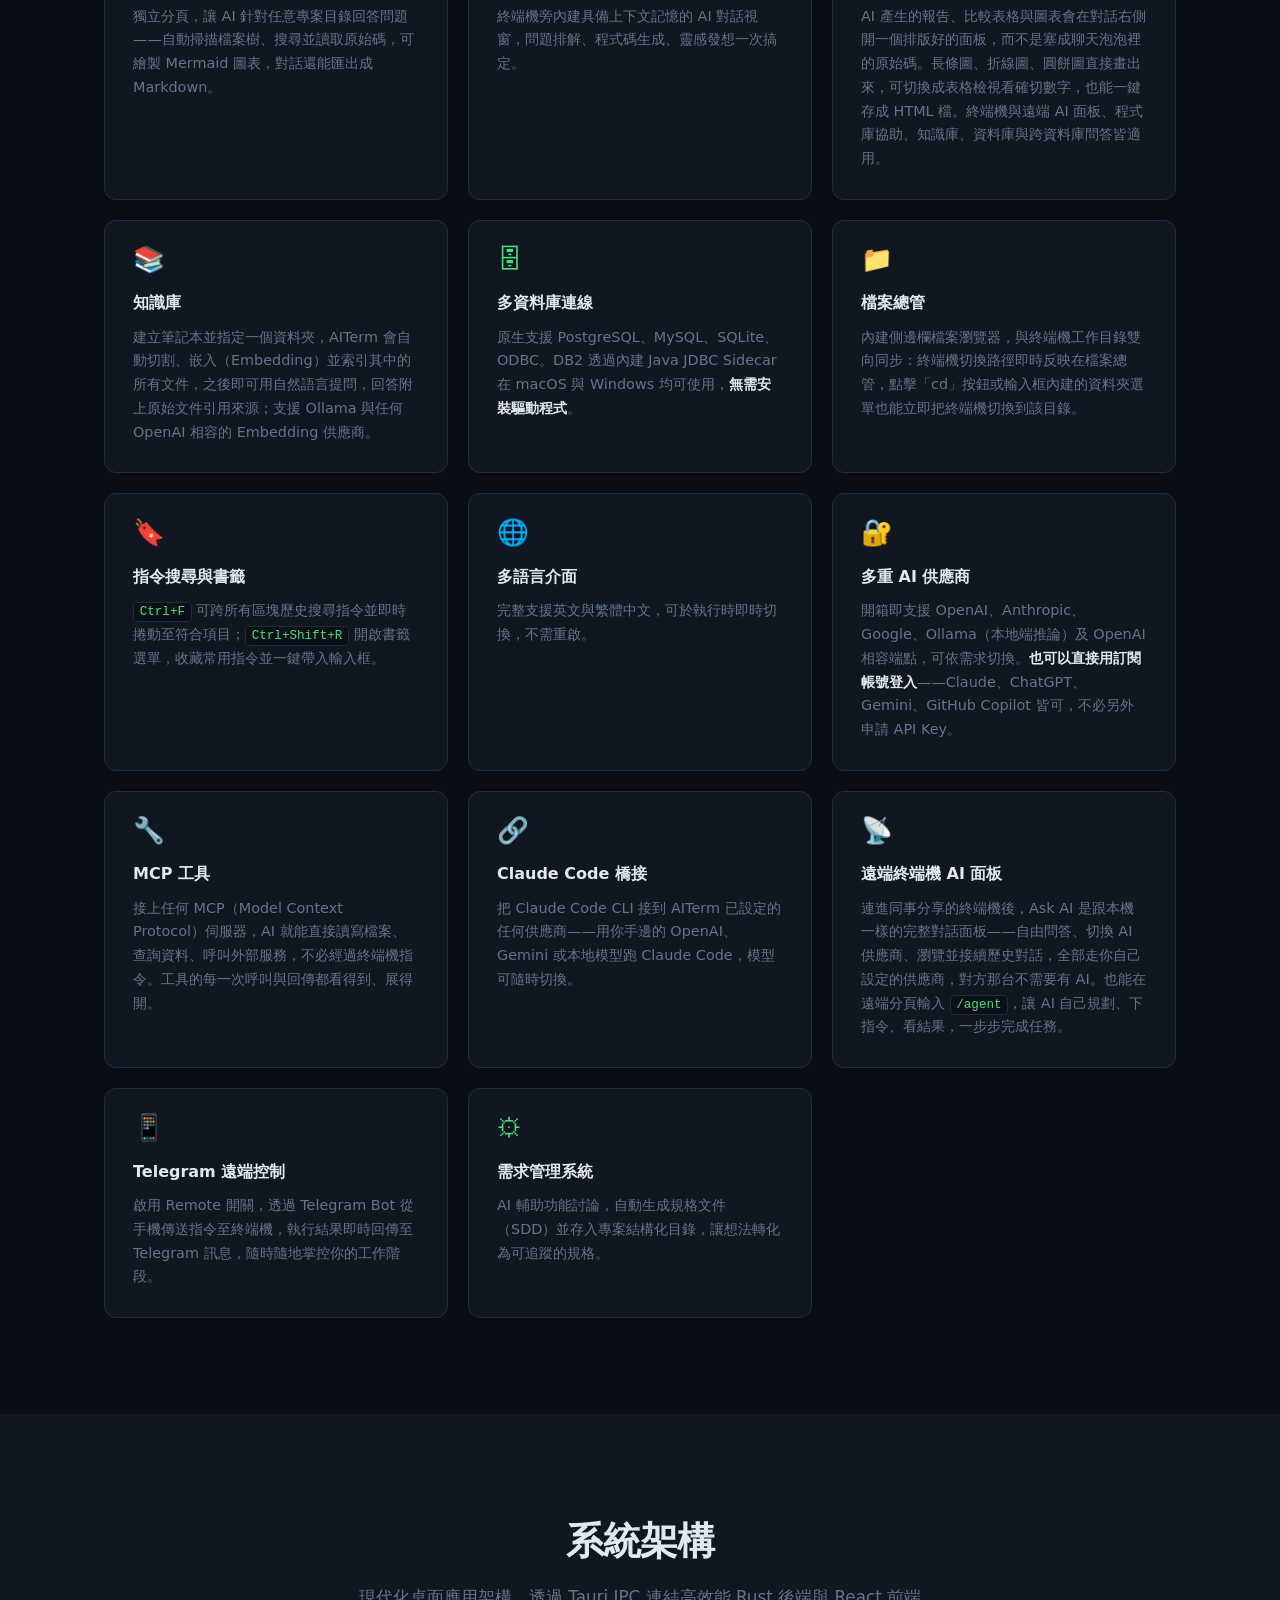
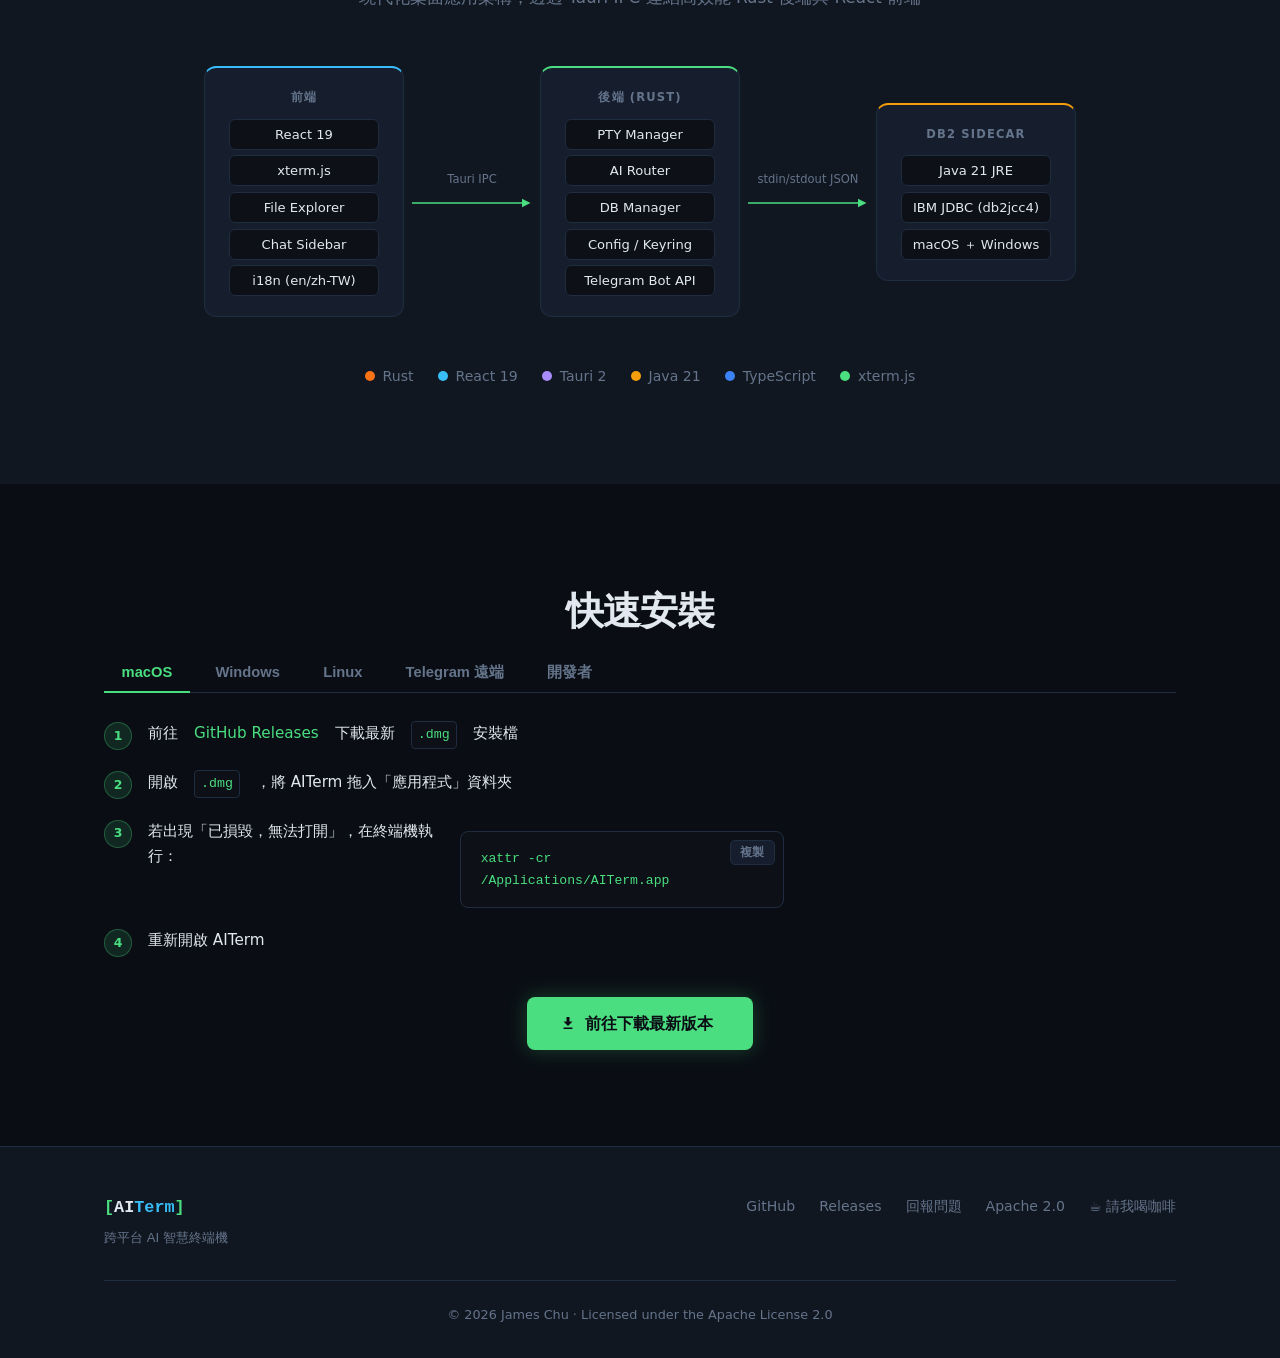
==== commit 61f1fc88: "feat: the headline now makes the claim the product rests on "Give your terminal AI superpowers" sold" ====
--- a/index.html
+++ b/index.html
@@ -3,7 +3,7 @@
 <head>
   <meta charset="UTF-8" />
   <meta name="viewport" content="width=device-width, initial-scale=1.0" />
-  <title>AITerm — AI 智慧終端機</title>
+  <title>AITerm — 會安排工作的 AI 終端機</title>
   <meta name="description" content="跨平台 AI 智慧終端機。除了雲端模型，更能串接本地端模型省下 token 費用，或用 Claude Code CLI 橋接任何模型。內建自主代理、知識庫、多資料庫與 MCP 工具，基於 Tauri 2、React 19 與 Rust。" />
 
   <link rel="canonical" href="https://aiterm.win/" />
@@ -15,7 +15,7 @@
   <meta property="og:site_name" content="AITerm" />
   <meta property="og:locale" content="zh_TW" />
   <meta property="og:locale:alternate" content="en_US" />
-  <meta property="og:title" content="AITerm — AI 智慧終端機" />
+  <meta property="og:title" content="AITerm — 會安排工作的 AI 終端機" />
   <meta property="og:description" content="跨平台 AI 智慧終端機。除了雲端模型，更能串接本地端模型省下 token 費用，或用 Claude Code CLI 橋接任何模型。內建自主代理、知識庫、多資料庫與 MCP 工具，基於 Tauri 2、React 19 與 Rust。" />
   <meta property="og:url" content="https://aiterm.win/" />
   <meta property="og:image" content="https://aiterm.win/og-image.png" />
@@ -77,8 +77,8 @@
     <div class="hero-inner">
       <div class="hero-badge">Open Source · Apache 2.0</div>
       <h1 class="hero-title">
-        讓終端機<br />
-        <span class="gradient-text">擁有 AI 超能力</span>
+        AI 再厲害，<br />
+        <span class="gradient-text">工作還是得有人安排</span>
       </h1>
       <p class="hero-sub">
         AITerm 是跨平台 AI 智慧終端機。除了接雲端模型，<strong>更能串接本地端模型，省下 token 費用、資料不外送</strong>；或用 Claude Code CLI 橋接任何你想接的模型。<br />
@@ -141,7 +141,7 @@
     <div class="container">
       <div class="tb-lead">
         <div class="tb-eyebrow">工作管理與分派</div>
-        <h2 class="tb-title">AI 再強，<span class="gradient-text">還是得有人排工</span></h2>
+        <h2 class="tb-title">把工作排進去，<span class="gradient-text">AITerm 自動派給 Claude Code</span></h2>
         <p class="tb-claim">
           模型已經能寫程式、跑指令、多步驟完成整件任務。但你仍然一次只盯得住一件事：
           下指令、等它跑完、看結果、再下一件。<br />
@@ -169,7 +169,7 @@
 
       <div class="tb-show">
         <div class="tb-show-text">
-          <h3>把工作排進去，AITerm 自動派給 Claude Code</h3>
+          <h3>一張卡片，就是一件交出去的工作</h3>
           <p>
             把想做的事寫成卡片：標題、要在哪個資料夾做、詳細指示，需要的話附上檔案。
             拖到「待執行」，AITerm 就會開一個分頁、啟動 Claude Code、把指示送過去，
--- a/style.css
+++ b/style.css
@@ -150,6 +150,11 @@
   margin-bottom: 1.25rem;
 }
 
+/* 較長語系的主標題。3.5rem 是為了中文那句 9 個字設的，英文同一句話有 50
+   多個字元，在那個字級下會斷成四行、還把逗號後的單字孤零零留在一行。
+   縮字級比為了遷就字級去扭曲文案好。 */
+.hero-title--long { font-size: clamp(1.9rem, 3.6vw, 2.6rem); }
+
 .gradient-text {
   background: linear-gradient(135deg, var(--accent) 0%, var(--accent2) 100%);
   -webkit-background-clip: text;
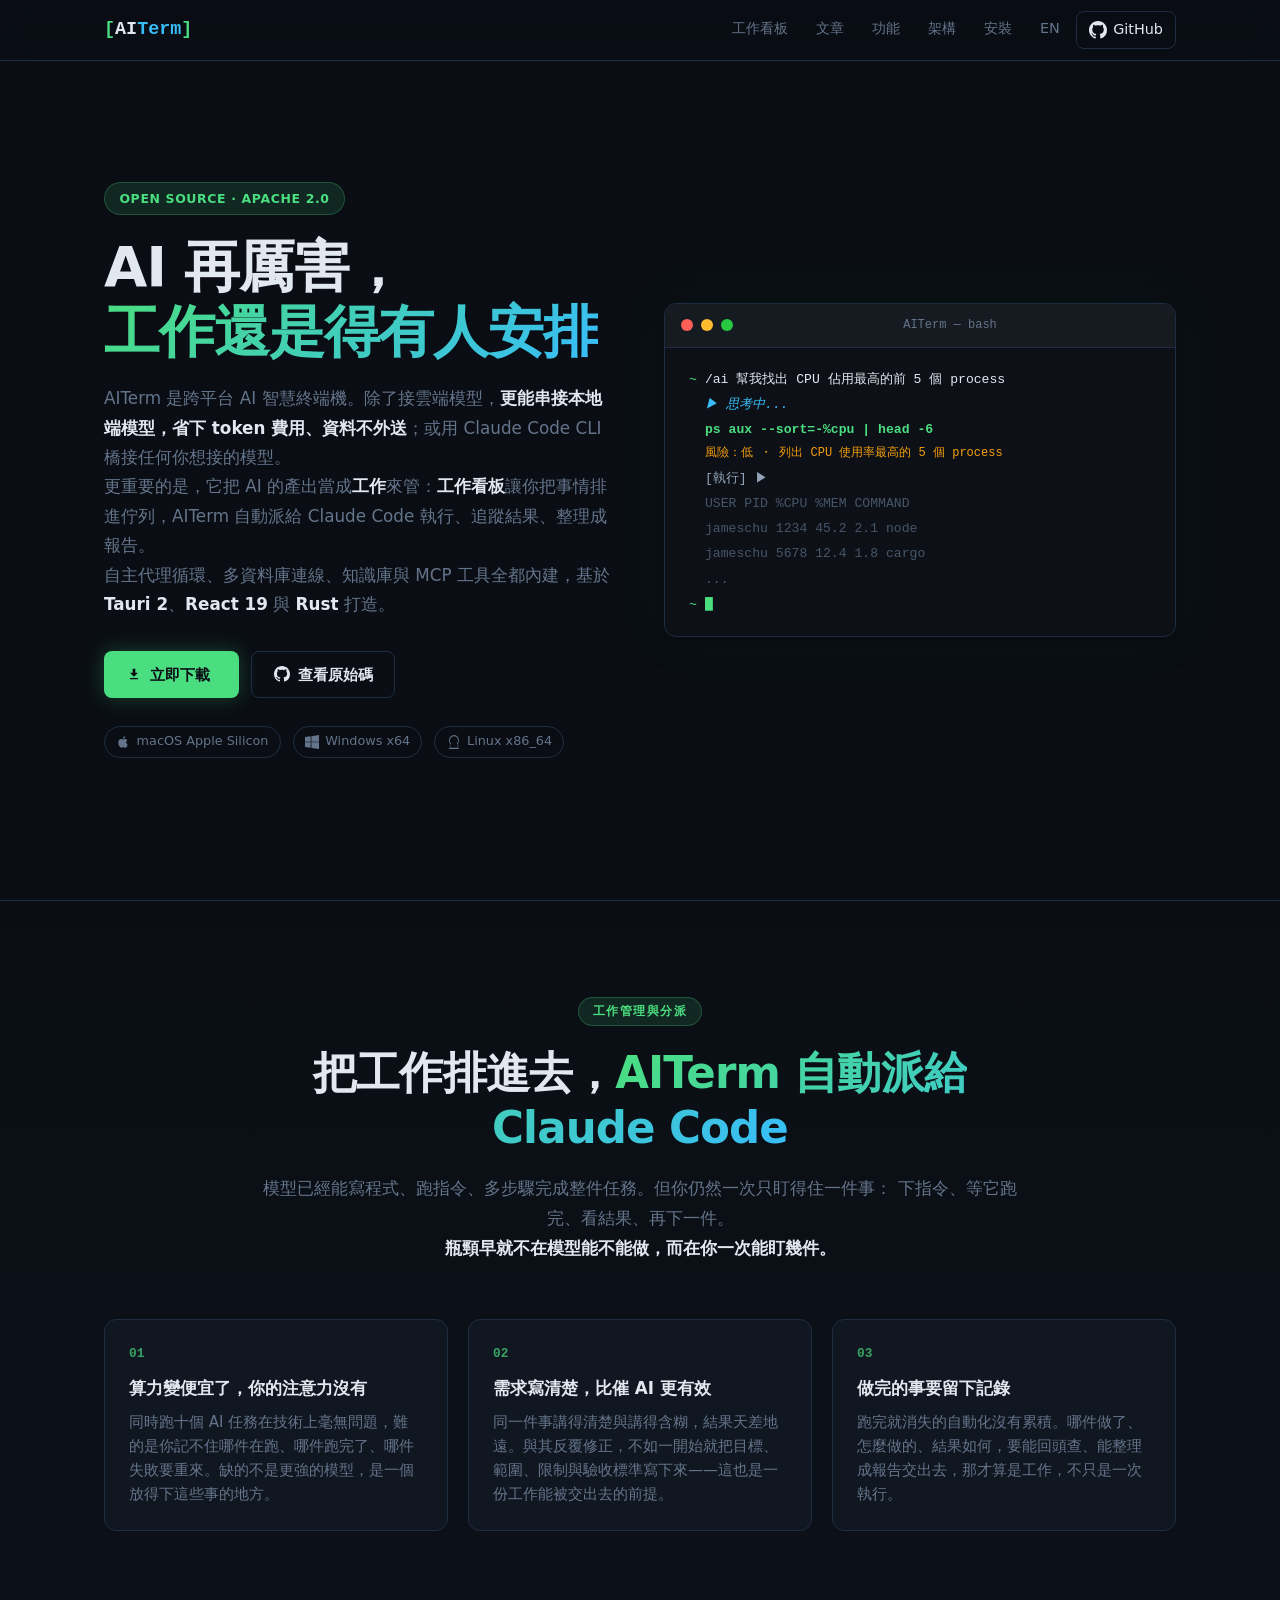
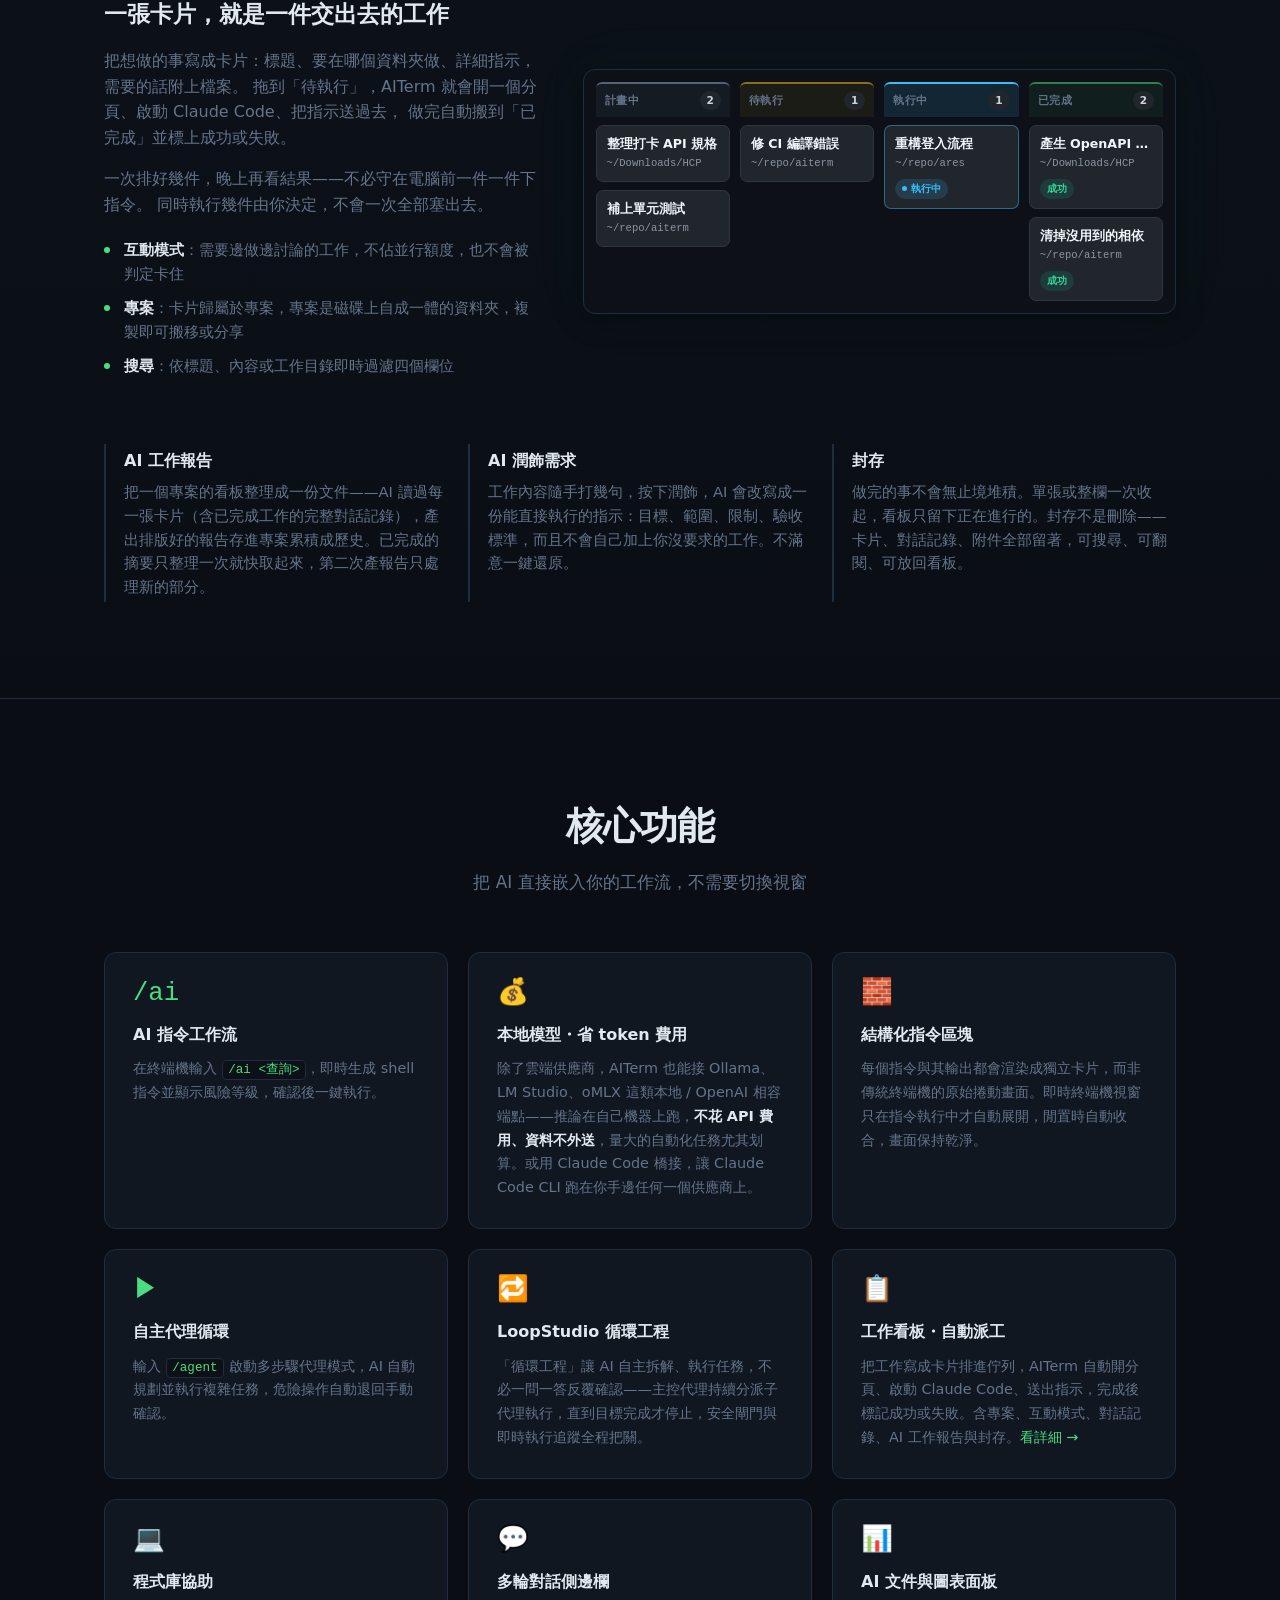
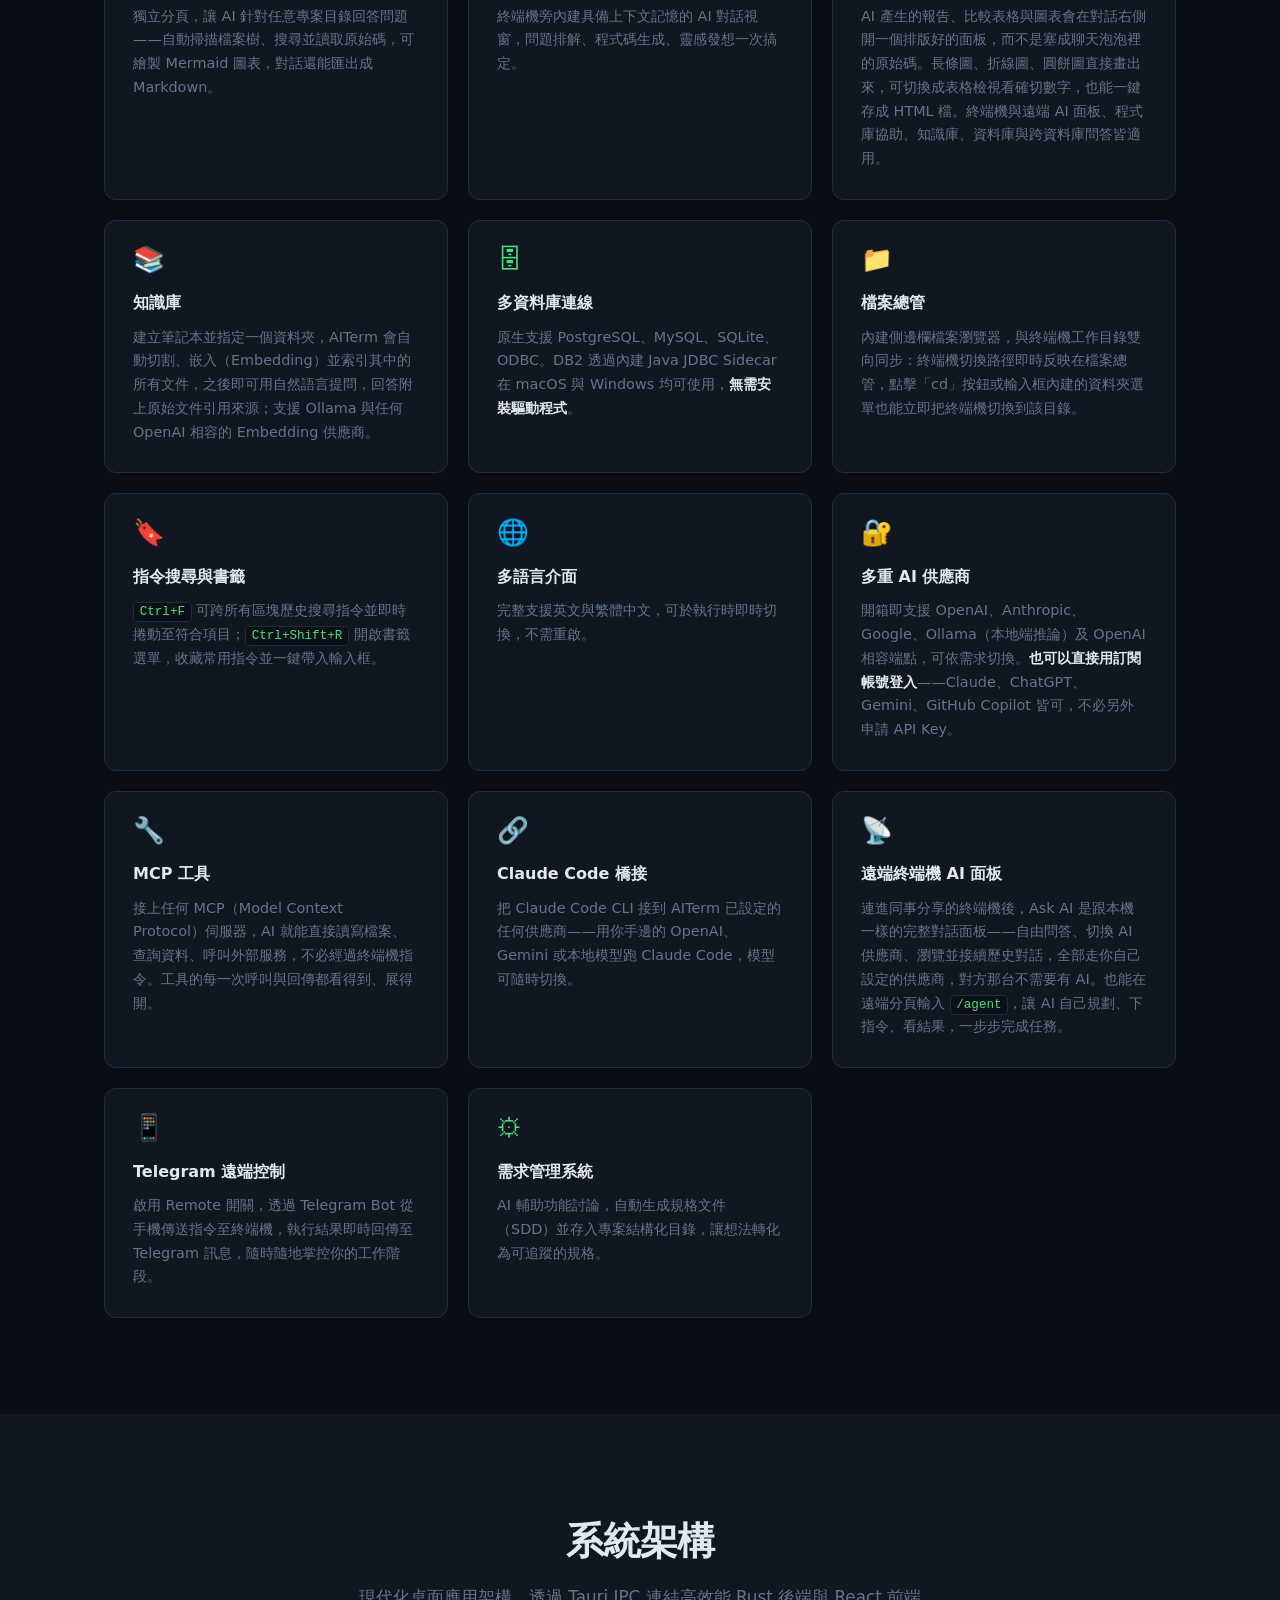
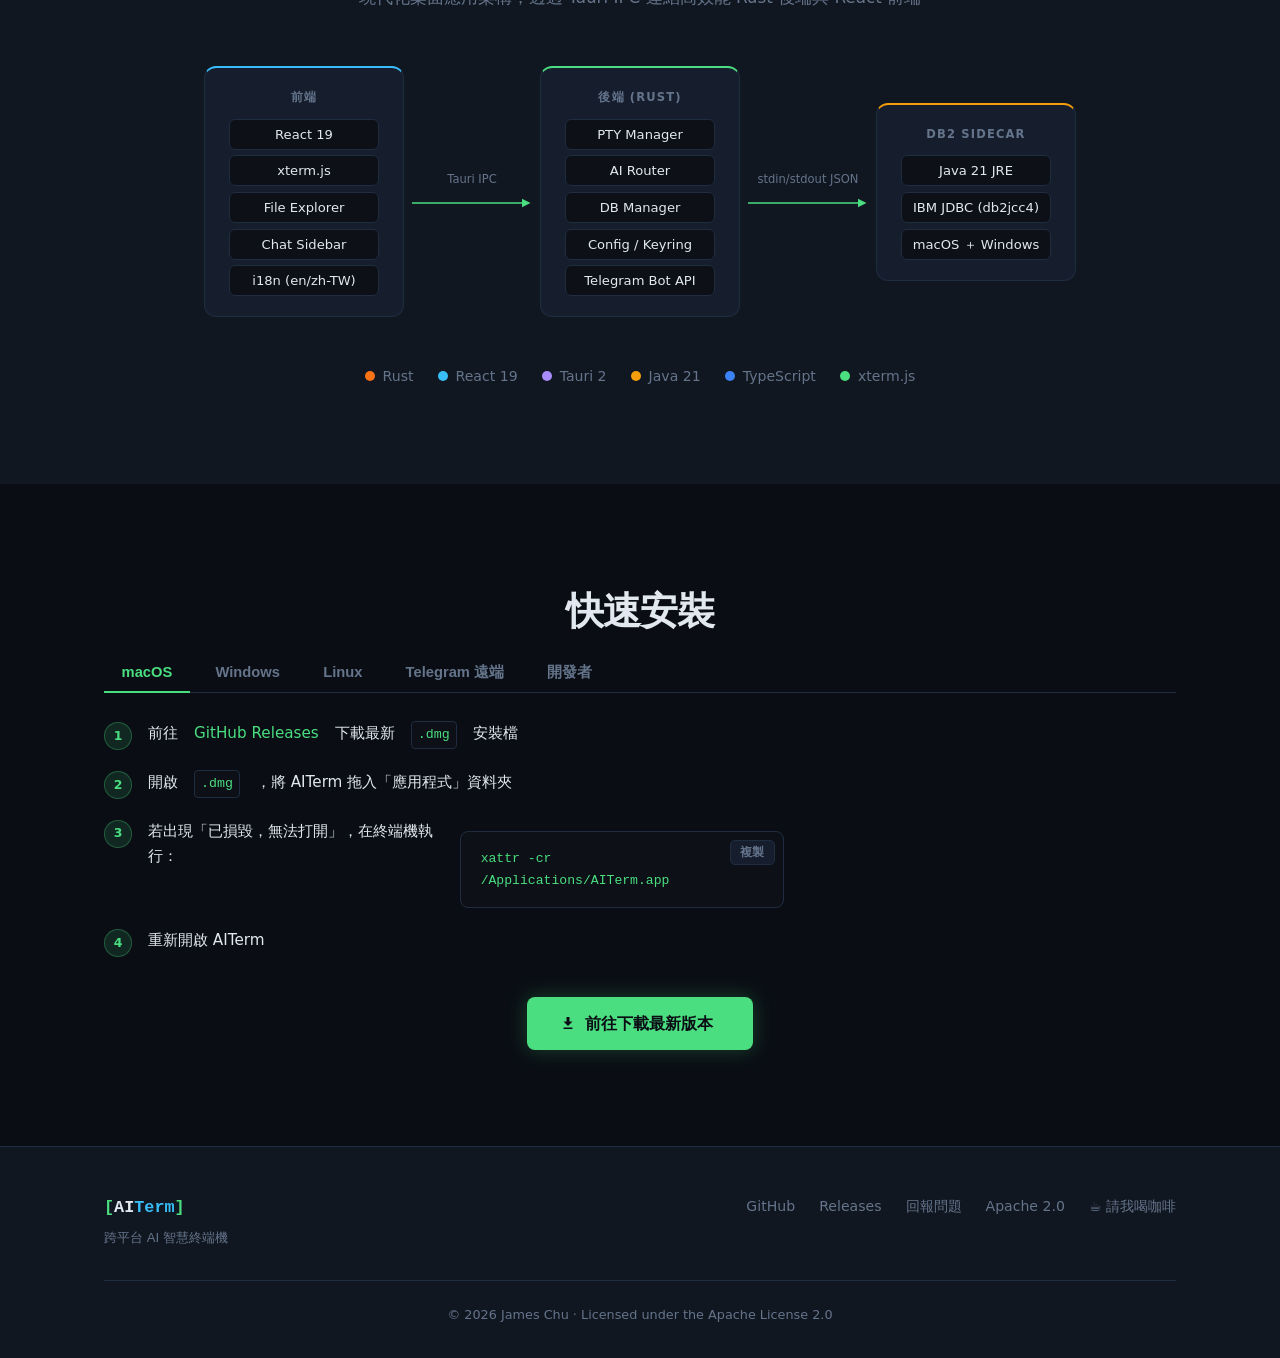
==== commit 53b2f105: "feat: publish the Medium articles as a blog section Five posts (four with an English translation) no" ====
--- a/index.html
+++ b/index.html
@@ -59,6 +59,7 @@
       </a>
       <ul class="nav-links">
         <li><a href="#taskboard">工作看板</a></li>
+        <li><a href="blog/index.html">文章</a></li>
         <li><a href="#features">功能</a></li>
         <li><a href="#architecture">架構</a></li>
         <li><a href="#install">安裝</a></li>
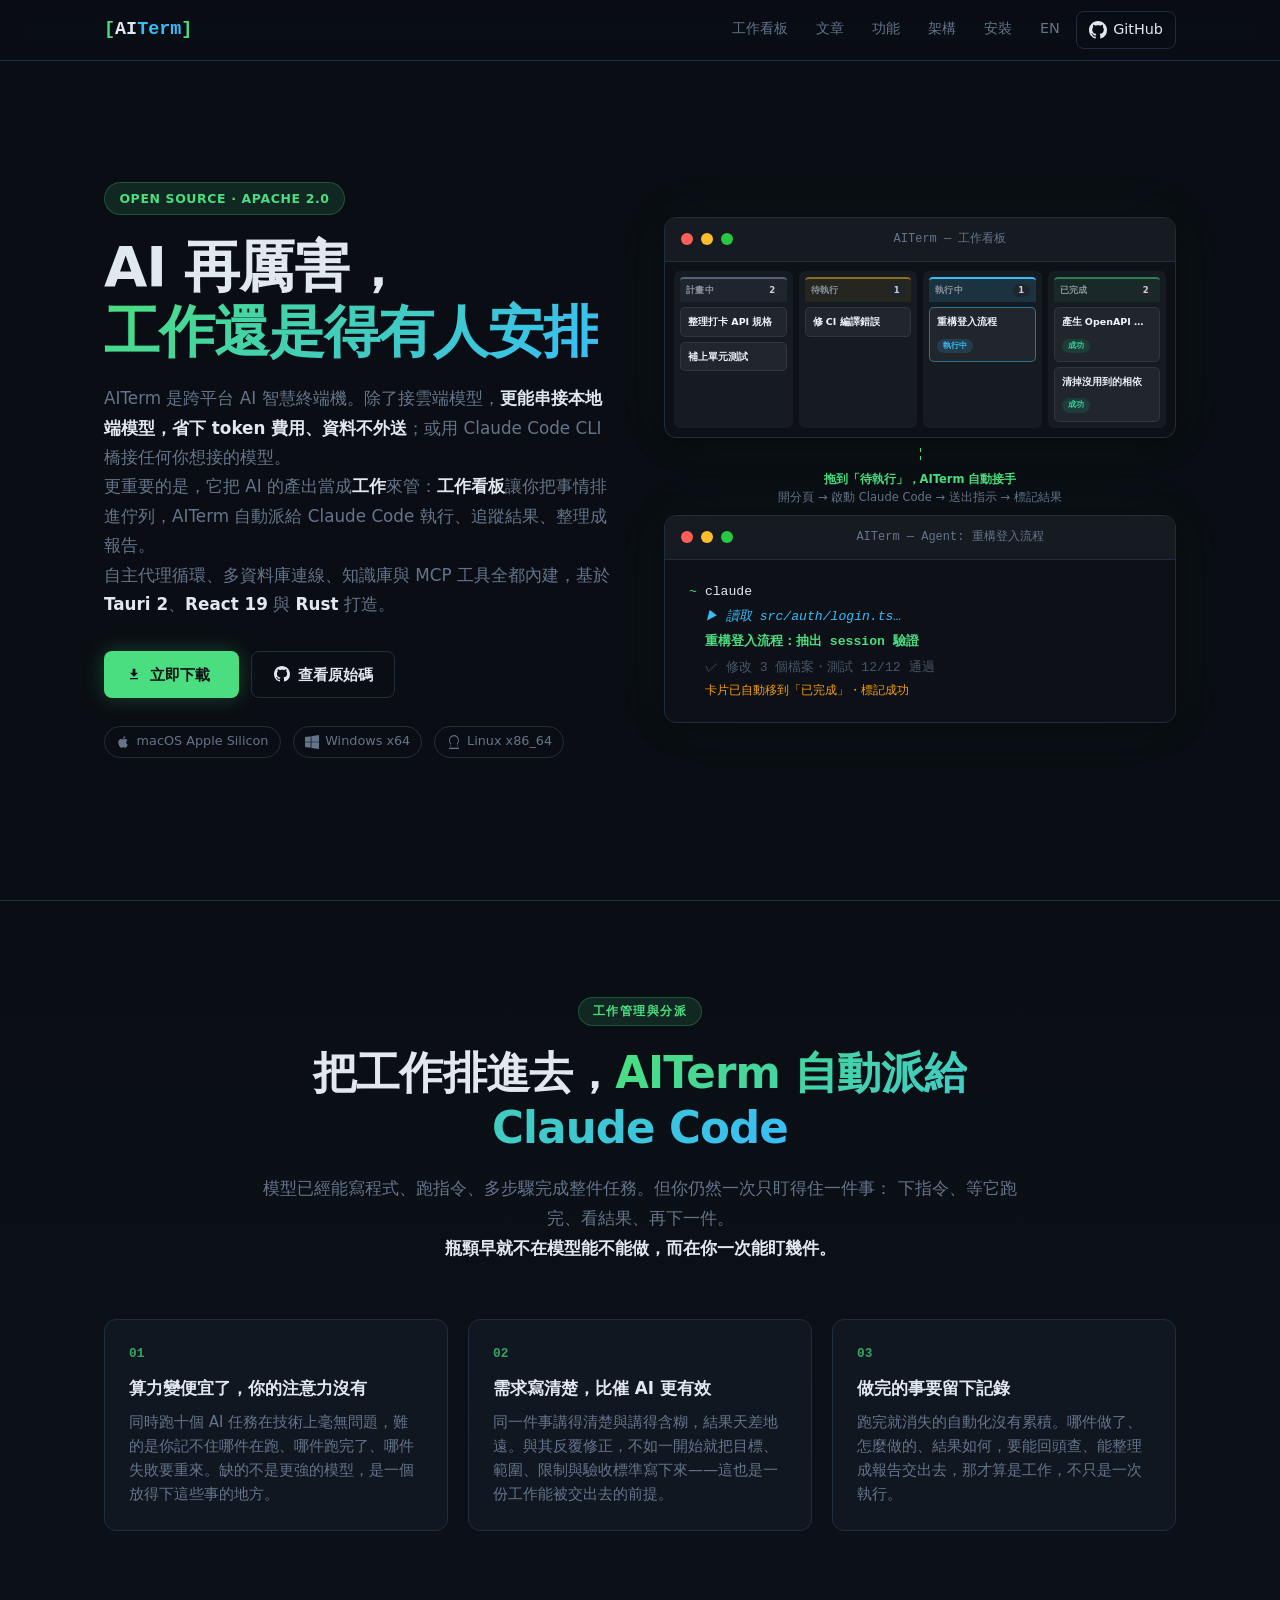
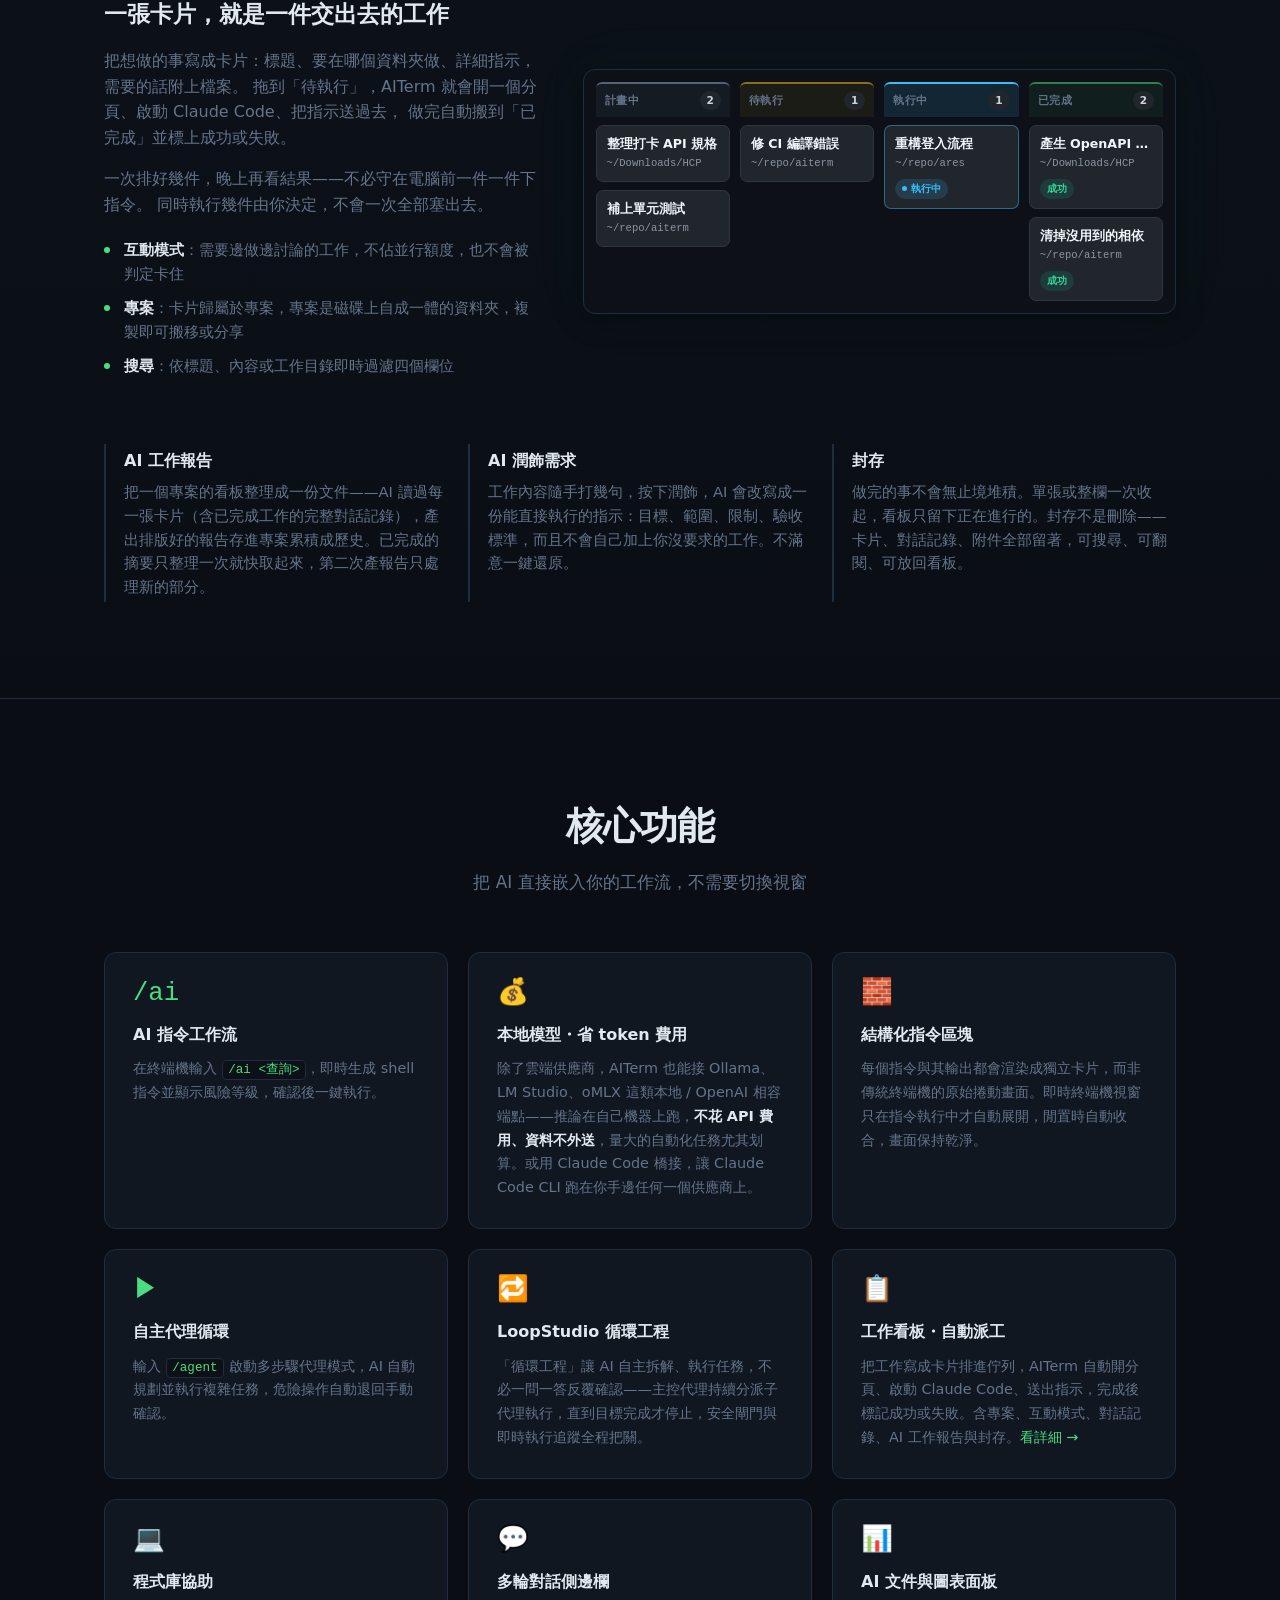
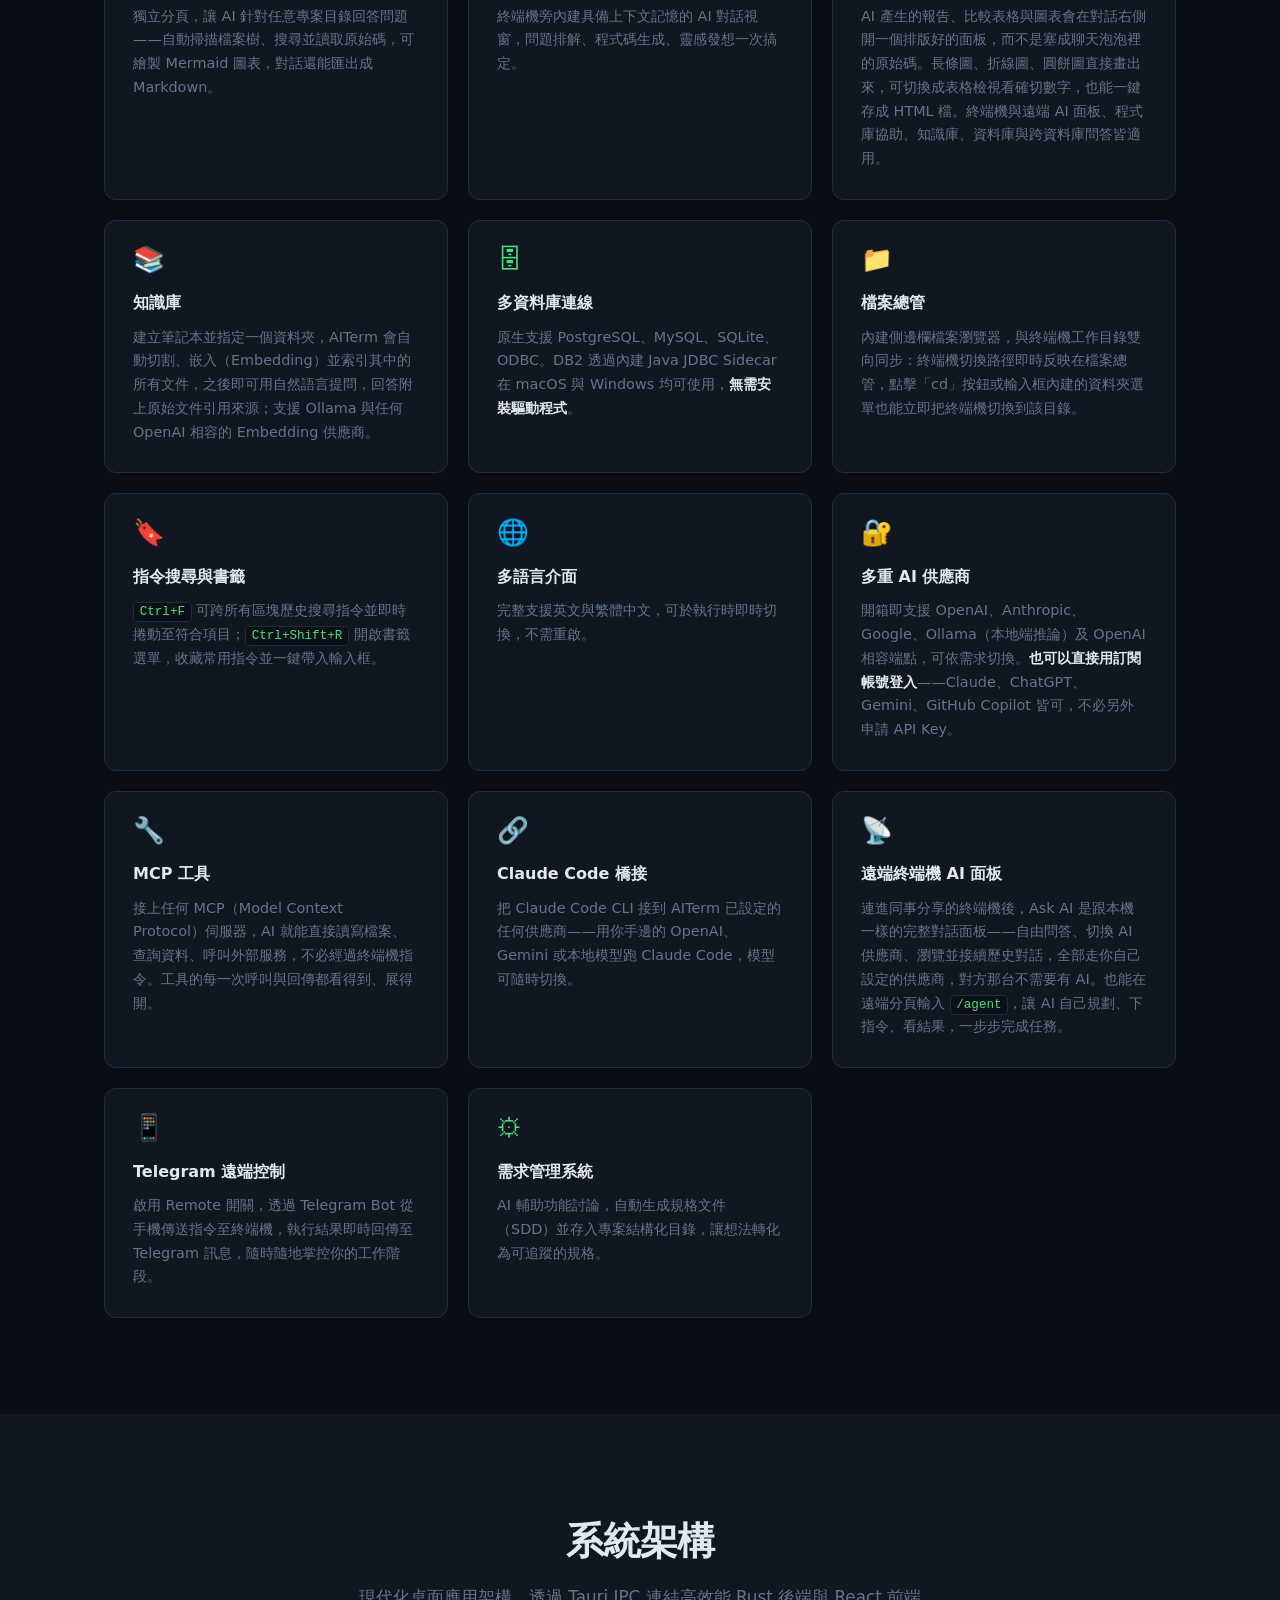
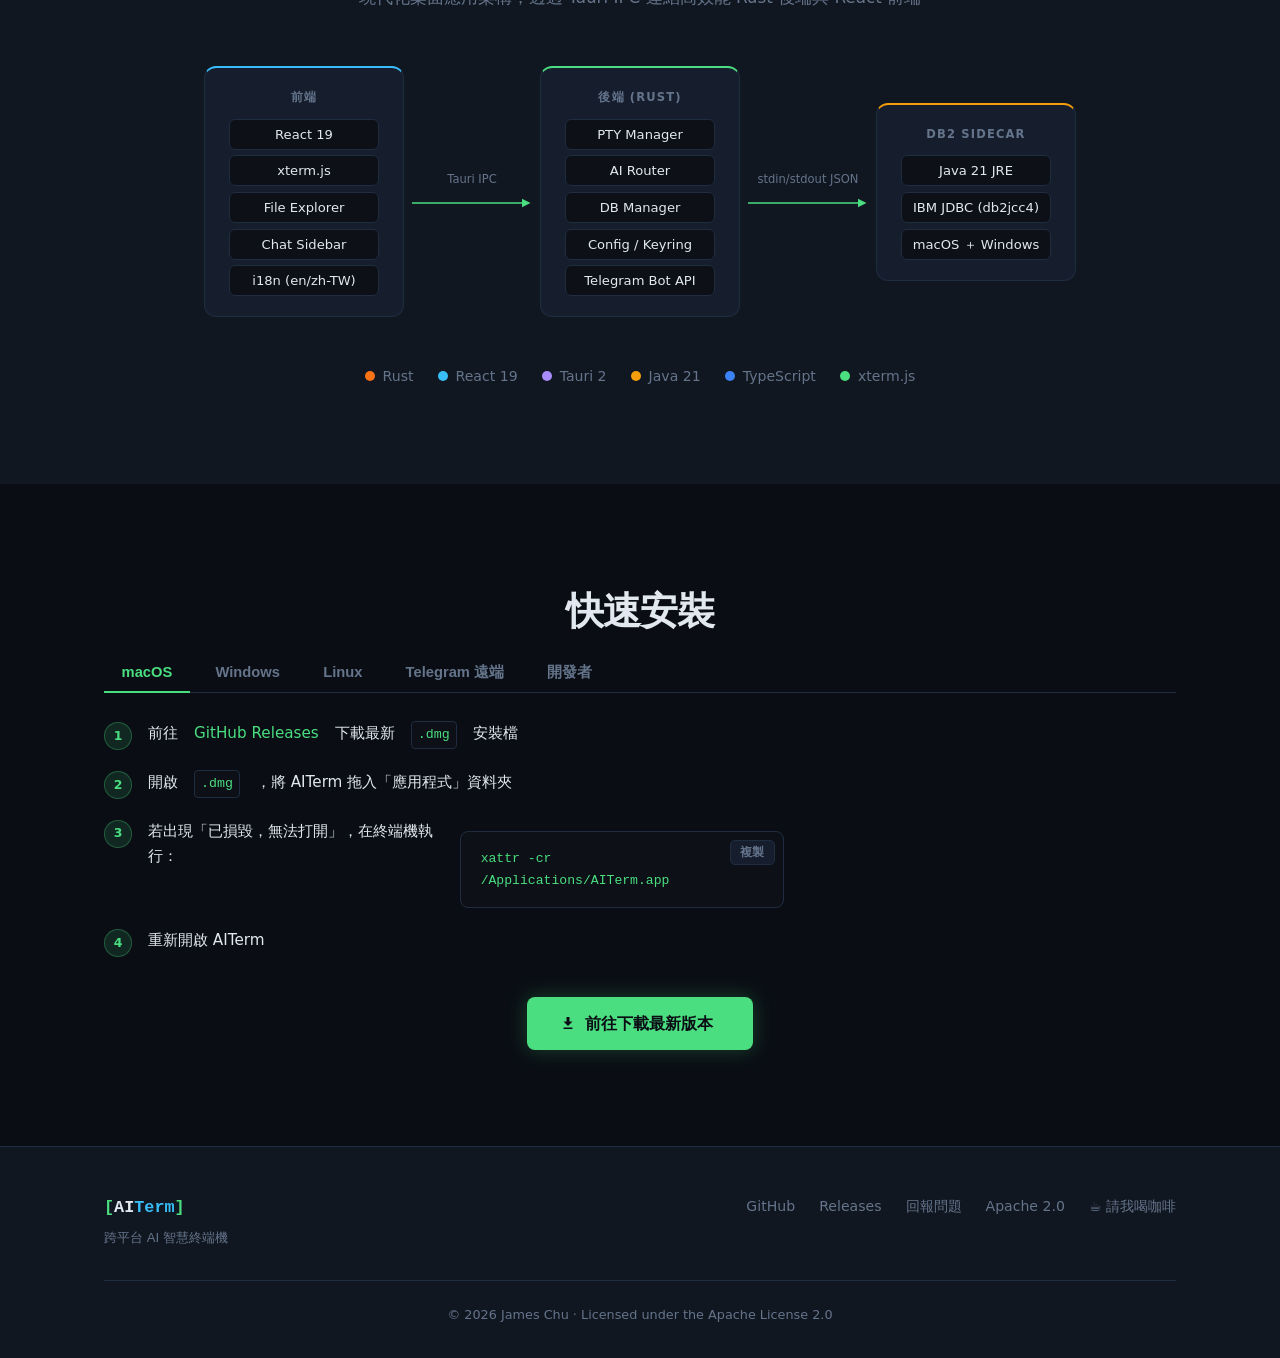
==== commit 379d8480: "feat: the hero visual now shows the board handing work to Claude Code The mockup beside the headline" ====
--- a/index.html
+++ b/index.html
@@ -112,26 +112,55 @@
       </div>
     </div>
 
-    <!-- Terminal mockup -->
-    <div class="hero-terminal-wrap">
-      <div class="terminal-window">
+    <!-- Task board → auto-dispatch -->
+    <div class="hero-stack">
+      <div class="hero-win">
         <div class="terminal-header">
           <span class="dot dot-red"></span>
           <span class="dot dot-yellow"></span>
           <span class="dot dot-green"></span>
-          <span class="terminal-title">AITerm — bash</span>
+          <span class="terminal-title">AITerm — 工作看板</span>
+        </div>
+        <div class="hero-mini-board">
+          <div class="hero-col">
+            <div class="hero-colhead"><span>計畫中</span><b>2</b></div>
+            <div class="hero-card"><div class="t">整理打卡 API 規格</div></div>
+            <div class="hero-card"><div class="t">補上單元測試</div></div>
+          </div>
+          <div class="hero-col">
+            <div class="hero-colhead q"><span>待執行</span><b>1</b></div>
+            <div class="hero-card"><div class="t">修 CI 編譯錯誤</div></div>
+          </div>
+          <div class="hero-col">
+            <div class="hero-colhead r"><span>執行中</span><b>1</b></div>
+            <div class="hero-card run"><div class="t">重構登入流程</div><span class="b rn">執行中</span></div>
+          </div>
+          <div class="hero-col">
+            <div class="hero-colhead d"><span>已完成</span><b>2</b></div>
+            <div class="hero-card"><div class="t">產生 OpenAPI 文件</div><span class="b ok">成功</span></div>
+            <div class="hero-card"><div class="t">清掉沒用到的相依</div><span class="b ok">成功</span></div>
+          </div>
+        </div>
+      </div>
+
+      <div class="hero-link">
+        <div class="hero-link-line"></div>
+        <div class="hero-link-text">拖到「待執行」，AITerm 自動接手<br><span>開分頁 → 啟動 Claude Code → 送出指示 → 標記結果</span></div>
+      </div>
+
+      <div class="hero-win terminal-window">
+        <div class="terminal-header">
+          <span class="dot dot-red"></span>
+          <span class="dot dot-yellow"></span>
+          <span class="dot dot-green"></span>
+          <span class="terminal-title">AITerm — Agent: 重構登入流程</span>
         </div>
         <div class="terminal-body">
-          <div class="terminal-line"><span class="prompt">~</span> <span class="cmd">/ai 幫我找出 CPU 佔用最高的前 5 個 process</span></div>
-          <div class="terminal-line output ai-thinking">&#9654; 思考中...</div>
-          <div class="terminal-line output ai-cmd">ps aux --sort=-%cpu | head -6</div>
-          <div class="terminal-line output ai-explain">風險：低 ・ 列出 CPU 使用率最高的 5 個 process</div>
-          <div class="terminal-line output">[執行] &#9654;</div>
-          <div class="terminal-line output muted">USER       PID  %CPU  %MEM  COMMAND</div>
-          <div class="terminal-line output muted">jameschu  1234  45.2   2.1  node</div>
-          <div class="terminal-line output muted">jameschu  5678  12.4   1.8  cargo</div>
-          <div class="terminal-line output muted">...</div>
-          <div class="terminal-line"><span class="prompt">~</span> <span class="cursor">█</span></div>
+          <div class="terminal-line"><span class="prompt">~</span> <span class="cmd">claude</span></div>
+          <div class="terminal-line output ai-thinking">&#9654; 讀取 src/auth/login.ts…</div>
+          <div class="terminal-line output ai-cmd">重構登入流程：抽出 session 驗證</div>
+          <div class="terminal-line output muted">✓ 修改 3 個檔案・測試 12/12 通過</div>
+          <div class="terminal-line output ai-explain">卡片已自動移到「已完成」・標記成功</div>
         </div>
       </div>
     </div>
--- a/style.css
+++ b/style.css
@@ -302,6 +302,54 @@
 
 @keyframes blink { 0%,100% { opacity: 1; } 50% { opacity: 0; } }
 
+
+/* ── 首頁右側：上看板、下終端機 ──
+   標題主張「工作要被安排」，視覺就得畫出那件事：卡片排進看板，系統自動
+   開一個分頁把它跑完。中間那道箭頭是兩段之間的因果，不是裝飾。 */
+/* min-width:0 是防禦性的：grid/flex 子項的預設 min-width 是 auto，也就是
+   「不肯縮到比內容窄」。這個看板裡的卡片標題是不換行的長字串，少了這行
+   在夠窄的容器裡就會把版面撐爆。（實測 375px 沒問題，這是預留。） */
+.hero-stack { min-width: 0; display: flex; flex-direction: column; align-items: center; gap: 0; width: 100%; max-width: 560px; }
+
+.hero-win {
+  min-width: 0;
+  width: 100%;
+  background: #0d1117;
+  border: 1px solid var(--border);
+  border-radius: var(--radius);
+  overflow: hidden;
+  box-shadow: var(--shadow), 0 0 60px rgba(74, 222, 128, 0.05);
+}
+
+/* minmax(0, 1fr) 而不是 1fr：`1fr` 展開後是 `minmax(auto, 1fr)`，那個 auto
+   最小值套在**軌道**上，子項再怎麼加 min-width:0 都蓋不掉它。同樣是預留。 */
+.hero-mini-board { display: grid; grid-template-columns: repeat(4, minmax(0, 1fr)); gap: 6px; padding: 9px; }
+.hero-col { min-width: 0; background: #161b22; border-radius: 6px; padding: 6px; display: flex; flex-direction: column; gap: 5px; min-height: 104px; }
+.hero-colhead {
+  min-width: 0;
+  display: flex; justify-content: space-between; align-items: center;
+  padding: 5px 6px; border-top: 2px solid #55637a; border-radius: 4px 4px 0 0;
+  background: rgba(85, 99, 122, 0.14);
+  font-size: 8.5px; font-weight: 700; letter-spacing: 0.04em; color: #8b949e;
+}
+.hero-colhead.q { border-top-color: #8a6d1f; background: rgba(138, 109, 31, 0.14); }
+.hero-colhead.r { border-top-color: #38bdf8; background: rgba(56, 189, 248, 0.14); }
+.hero-colhead.d { border-top-color: #2f7d52; background: rgba(47, 125, 82, 0.14); }
+.hero-colhead b { background: #21262d; color: #c9d1d9; border-radius: 999px; padding: 0 5px; font-weight: 600; }
+
+.hero-card { background: #21262d; border: 1px solid #30363d; border-radius: 5px; padding: 6px 7px; }
+.hero-card.run { border-color: rgba(56, 189, 248, 0.5); }
+.hero-card .t { font-size: 9.5px; font-weight: 600; color: #f0f6fc; white-space: nowrap; overflow: hidden; text-overflow: ellipsis; }
+.hero-card .b { display: inline-block; margin-top: 4px; font-size: 8px; font-weight: 600; padding: 1px 6px; border-radius: 999px; }
+.hero-card .b.ok { background: rgba(16, 185, 129, 0.15); color: #34d399; }
+.hero-card .b.rn { background: rgba(56, 189, 248, 0.15); color: #38bdf8; }
+
+/* 兩段之間的因果。虛線是「自動」的視覺說法——中間沒有人動手。 */
+.hero-link { display: flex; flex-direction: column; align-items: center; padding: 10px 0 8px; }
+.hero-link-line { width: 1px; height: 16px; background: repeating-linear-gradient(180deg, var(--accent) 0 4px, transparent 4px 8px); }
+.hero-link-text { margin-top: 6px; font-size: 11.5px; color: var(--accent); font-weight: 600; text-align: center; }
+.hero-link-text span { color: var(--muted); font-weight: 400; }
+
 /* ── SECTIONS ── */
 .section {
   padding: 96px 0;
@@ -829,7 +877,7 @@
   .hero-sub { max-width: 100%; }
   .hero-actions { justify-content: center; }
   .hero-platforms { justify-content: center; }
-  .hero-terminal-wrap { order: -1; }
+  .hero-terminal-wrap, .hero-stack { order: -1; }
 
   .arch-diagram { flex-direction: column; }
   .arch-arrow svg { transform: rotate(90deg); }
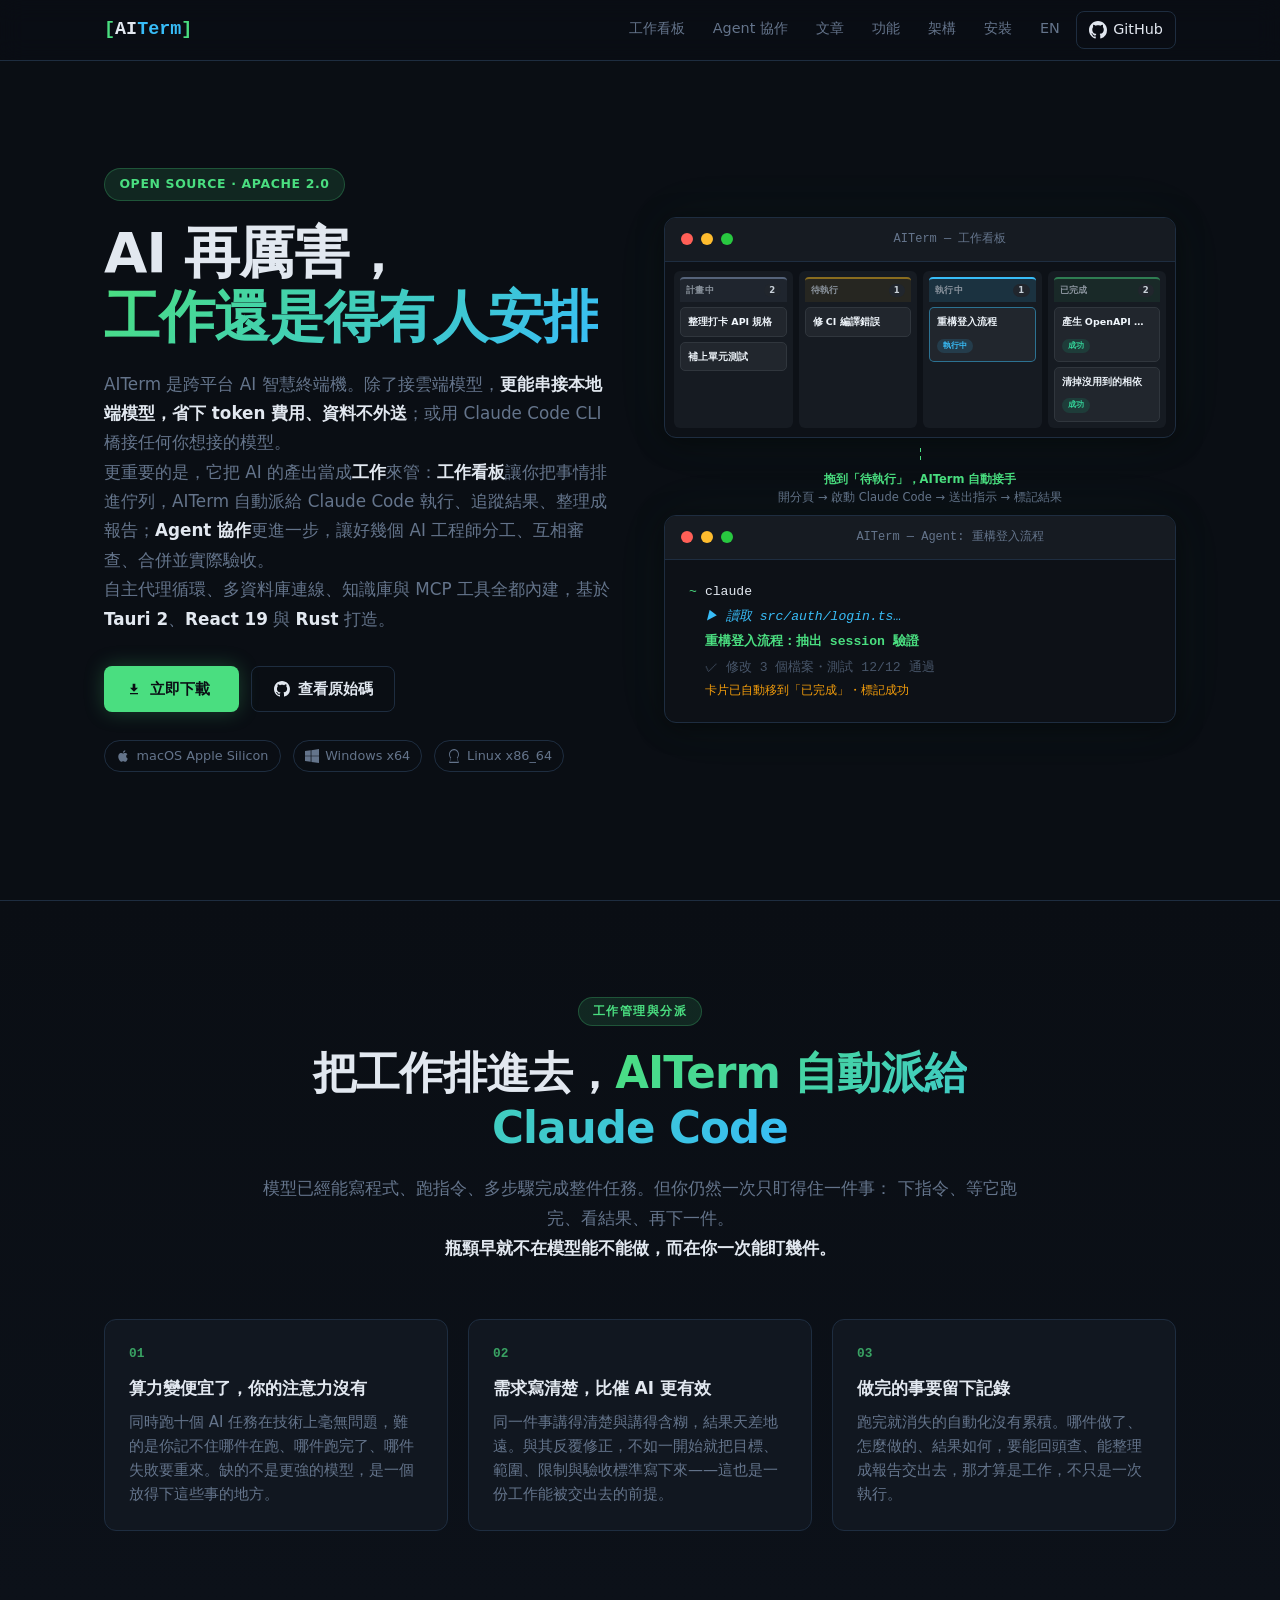
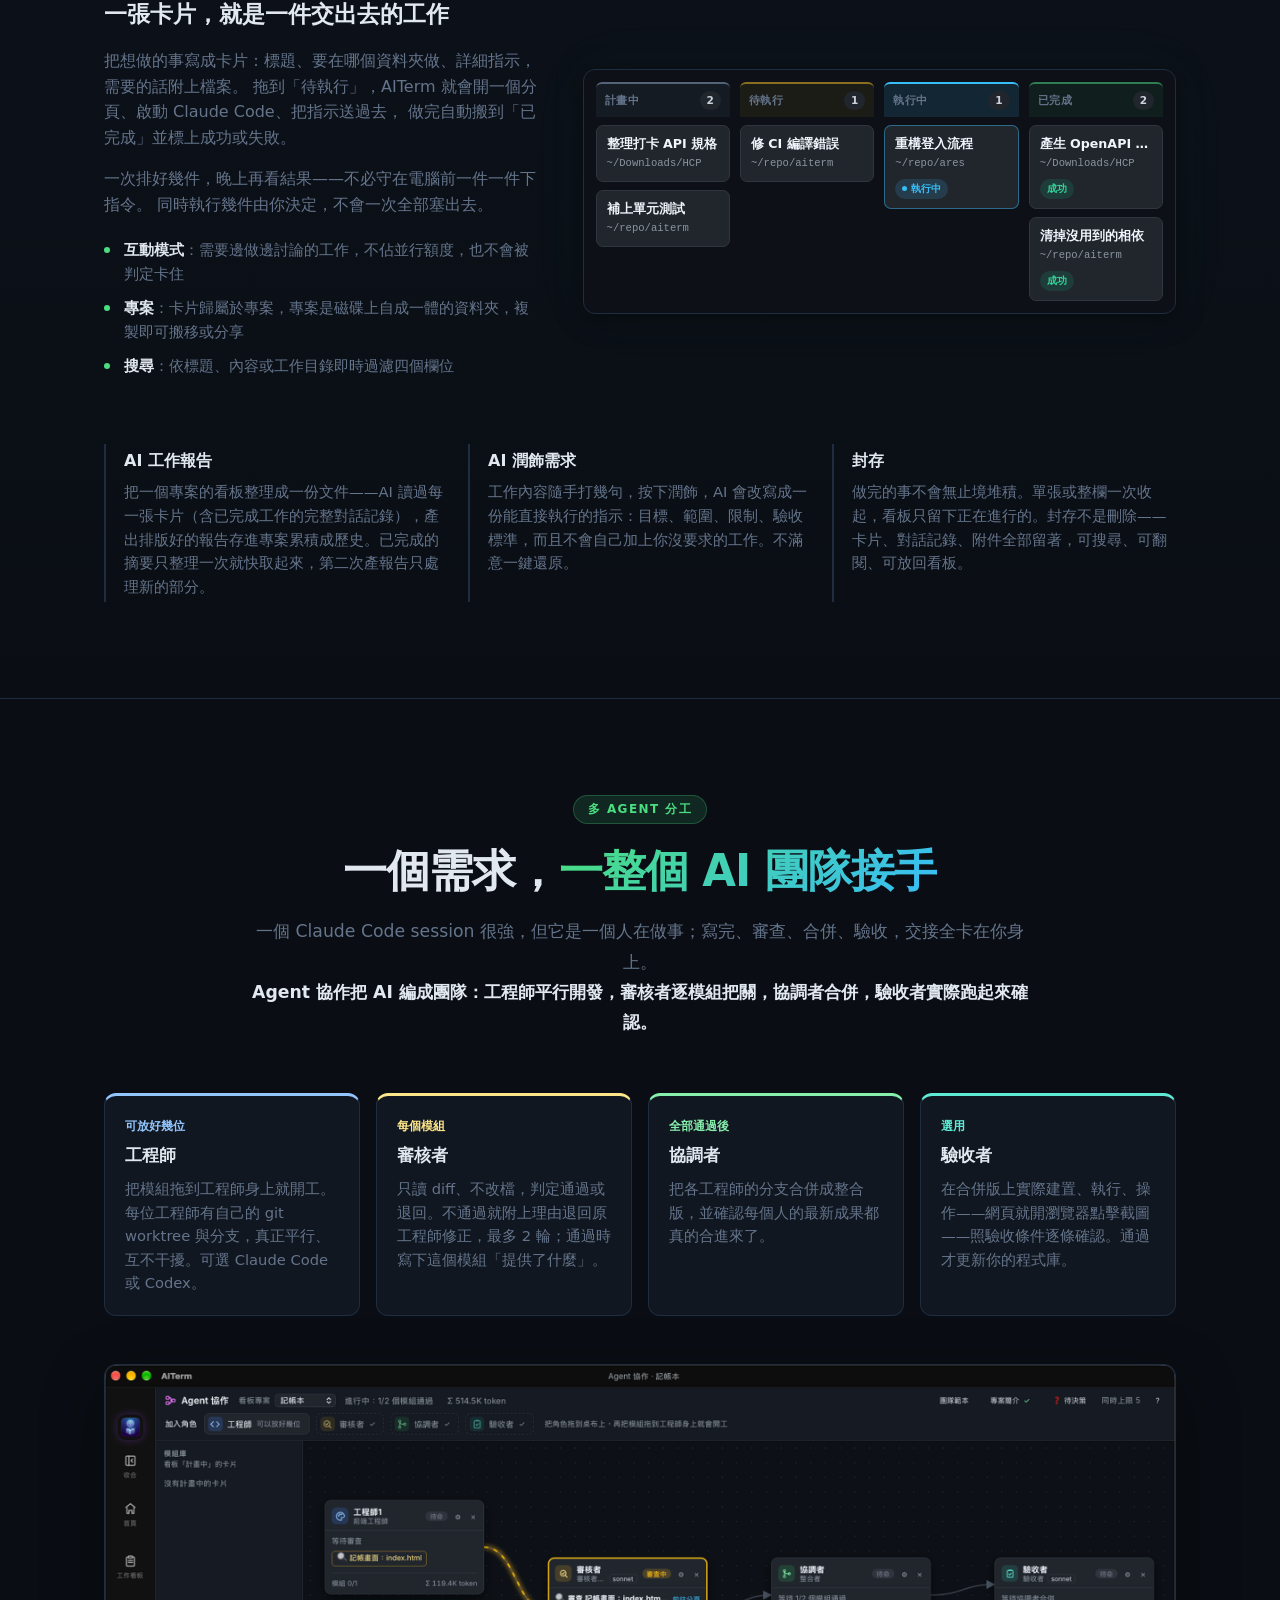
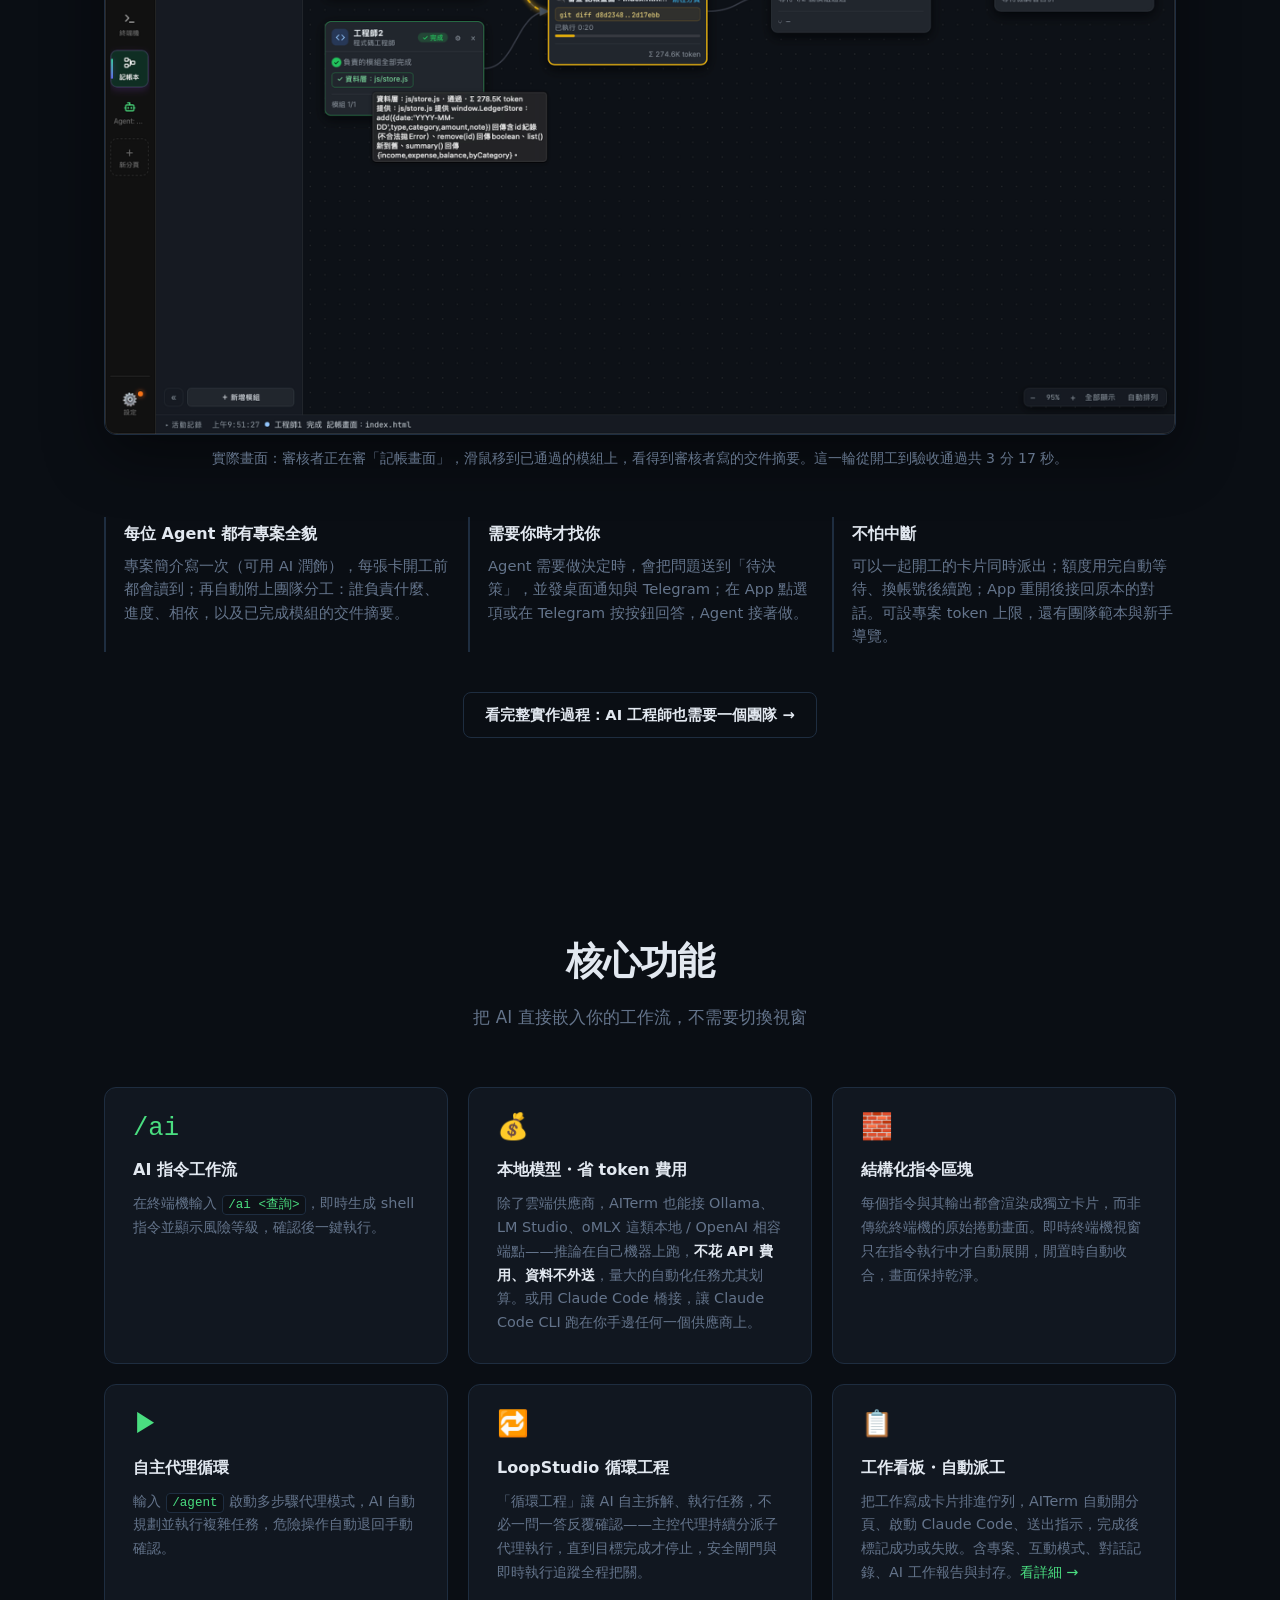
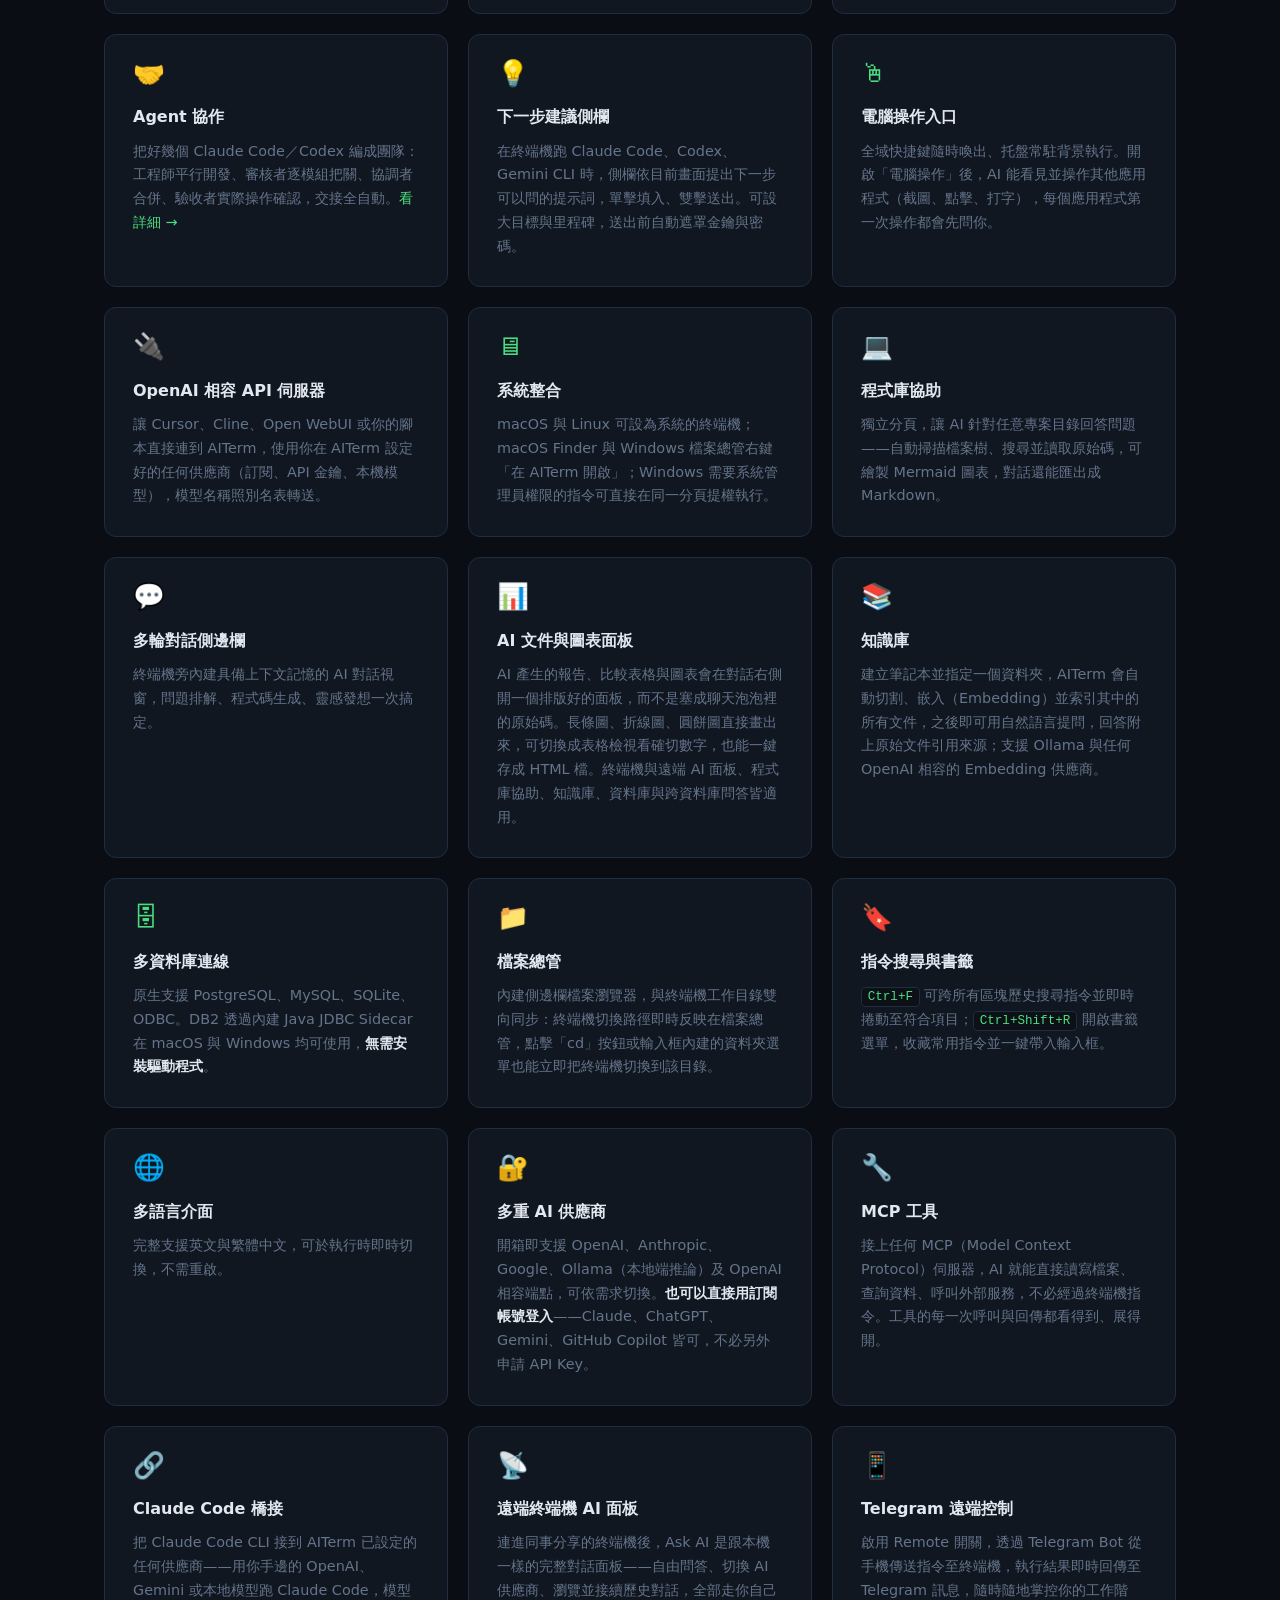
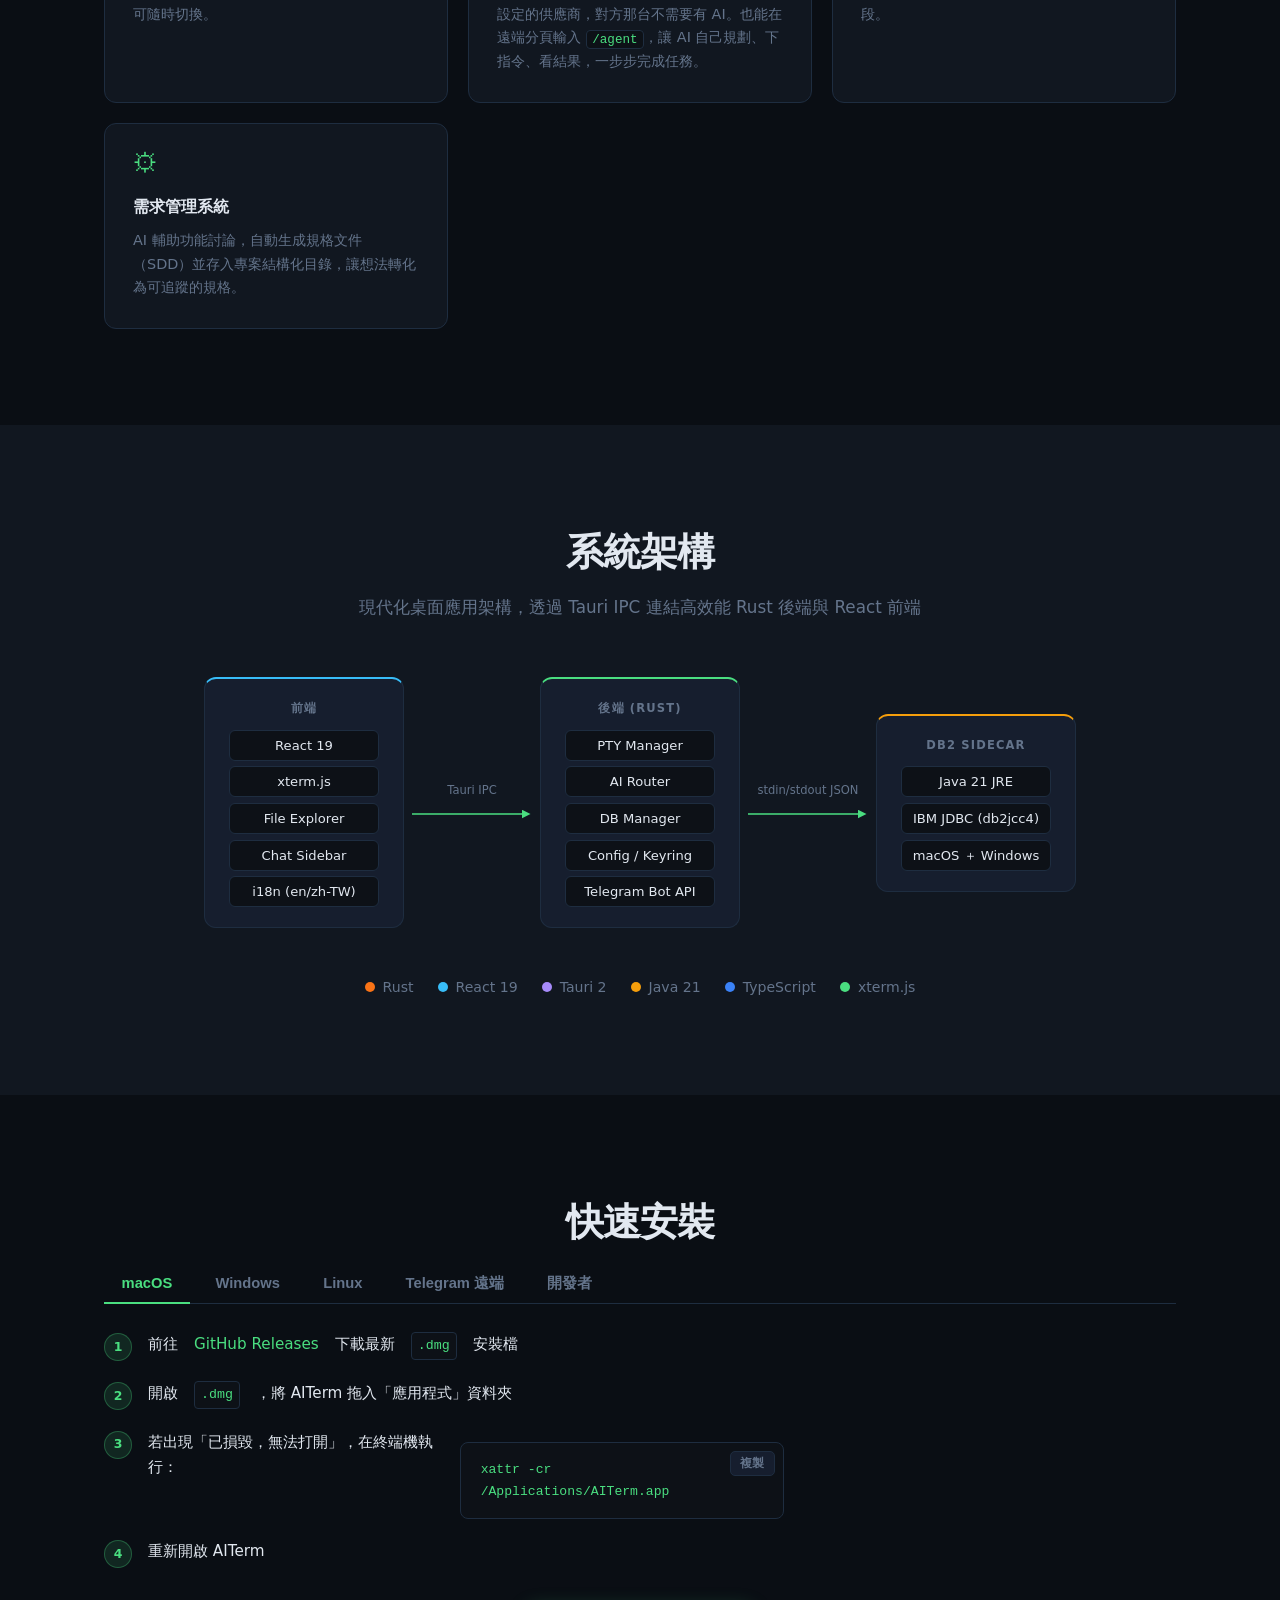
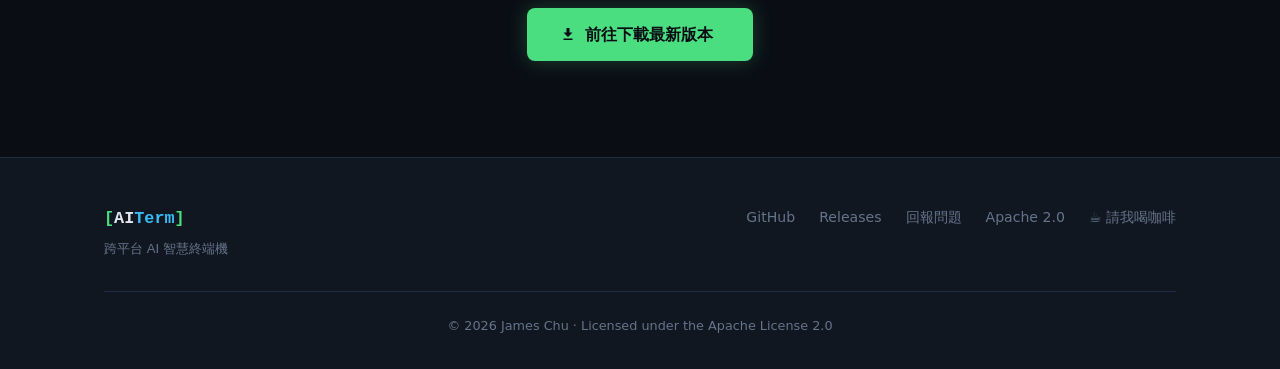
==== commit 01aa00f6: "feat: Agent Collaboration section, five new feature cards, and the team article The home page gains " ====
--- a/index.html
+++ b/index.html
@@ -59,6 +59,7 @@
       </a>
       <ul class="nav-links">
         <li><a href="#taskboard">工作看板</a></li>
+        <li><a href="#agents">Agent 協作</a></li>
         <li><a href="blog/index.html">文章</a></li>
         <li><a href="#features">功能</a></li>
         <li><a href="#architecture">架構</a></li>
@@ -83,7 +84,7 @@
       </h1>
       <p class="hero-sub">
         AITerm 是跨平台 AI 智慧終端機。除了接雲端模型，<strong>更能串接本地端模型，省下 token 費用、資料不外送</strong>；或用 Claude Code CLI 橋接任何你想接的模型。<br />
-        更重要的是，它把 AI 的產出當成<strong>工作</strong>來管：<strong>工作看板</strong>讓你把事情排進佇列，AITerm 自動派給 Claude Code 執行、追蹤結果、整理成報告。<br />
+        更重要的是，它把 AI 的產出當成<strong>工作</strong>來管：<strong>工作看板</strong>讓你把事情排進佇列，AITerm 自動派給 Claude Code 執行、追蹤結果、整理成報告；<strong>Agent 協作</strong>更進一步，讓好幾個 AI 工程師分工、互相審查、合併並實際驗收。<br />
         自主代理循環、多資料庫連線、知識庫與 MCP 工具全都內建，基於 <strong>Tauri 2</strong>、<strong>React 19</strong> 與 <strong>Rust</strong> 打造。
       </p>
       <div class="hero-actions">
@@ -259,6 +260,68 @@
     </div>
   </section>
 
+  <!-- AGENT 協作 -->
+  <section id="agents" class="section agentcollab">
+    <div class="container">
+      <div class="tb-lead">
+        <div class="tb-eyebrow">多 Agent 分工</div>
+        <h2 class="tb-title">一個需求，<span class="gradient-text">一整個 AI 團隊接手</span></h2>
+        <p class="tb-claim">
+          一個 Claude Code session 很強，但它是一個人在做事；寫完、審查、合併、驗收，交接全卡在你身上。<br />
+          <strong>Agent 協作把 AI 編成團隊：工程師平行開發，審核者逐模組把關，協調者合併，驗收者實際跑起來確認。</strong>
+        </p>
+      </div>
+
+      <div class="ac-roles">
+        <div class="ac-role" style="--c:#93c5fd">
+          <div class="ac-role-who">可放好幾位</div>
+          <h3>工程師</h3>
+          <p>把模組拖到工程師身上就開工。每位工程師有自己的 git worktree 與分支，真正平行、互不干擾。可選 Claude Code 或 Codex。</p>
+        </div>
+        <div class="ac-role" style="--c:#fde68a">
+          <div class="ac-role-who">每個模組</div>
+          <h3>審核者</h3>
+          <p>只讀 diff、不改檔，判定通過或退回。不通過就附上理由退回原工程師修正，最多 2 輪；通過時寫下這個模組「提供了什麼」。</p>
+        </div>
+        <div class="ac-role" style="--c:#86efac">
+          <div class="ac-role-who">全部通過後</div>
+          <h3>協調者</h3>
+          <p>把各工程師的分支合併成整合版，並確認每個人的最新成果都真的合進來了。</p>
+        </div>
+        <div class="ac-role" style="--c:#5eead4">
+          <div class="ac-role-who">選用</div>
+          <h3>驗收者</h3>
+          <p>在合併版上實際建置、執行、操作——網頁就開瀏覽器點擊截圖——照驗收條件逐條確認。通過才更新你的程式庫。</p>
+        </div>
+      </div>
+
+      <figure class="ac-shot">
+        <img src="blog/images/agent-collaboration/s06-reviewing.png" width="2400" height="1500" decoding="async"
+             alt="Agent 協作桌布：兩位工程師、審核者、協調者、驗收者，審核者正在審查一個模組" />
+        <figcaption>實際畫面：審核者正在審「記帳畫面」，滑鼠移到已通過的模組上，看得到審核者寫的交件摘要。這一輪從開工到驗收通過共 3 分 17 秒。</figcaption>
+      </figure>
+
+      <div class="tb-extras">
+        <div class="tb-extra">
+          <h4>每位 Agent 都有專案全貌</h4>
+          <p>專案簡介寫一次（可用 AI 潤飾），每張卡開工前都會讀到；再自動附上團隊分工：誰負責什麼、進度、相依，以及已完成模組的交件摘要。</p>
+        </div>
+        <div class="tb-extra">
+          <h4>需要你時才找你</h4>
+          <p>Agent 需要做決定時，會把問題送到「待決策」，並發桌面通知與 Telegram；在 App 點選項或在 Telegram 按按鈕回答，Agent 接著做。</p>
+        </div>
+        <div class="tb-extra">
+          <h4>不怕中斷</h4>
+          <p>可以一起開工的卡片同時派出；額度用完自動等待、換帳號後續跑；App 重開後接回原本的對話。可設專案 token 上限，還有團隊範本與新手導覽。</p>
+        </div>
+      </div>
+
+      <div class="ac-more">
+        <a href="blog/agent-collaboration.html" class="btn btn-outline">看完整實作過程：AI 工程師也需要一個團隊 &#8594;</a>
+      </div>
+    </div>
+  </section>
+
   <!-- FEATURES -->
   <section id="features" class="section features">
     <div class="container">
@@ -295,6 +358,31 @@
           <div class="feature-icon">&#128203;</div>
           <h3>工作看板・自動派工</h3>
           <p>把工作寫成卡片排進佇列，AITerm 自動開分頁、啟動 Claude Code、送出指示，完成後標記成功或失敗。含專案、互動模式、對話記錄、AI 工作報告與封存。<a href="#taskboard">看詳細 &#8594;</a></p>
+        </div>
+        <div class="feature-card">
+          <div class="feature-icon">&#129309;</div>
+          <h3>Agent 協作</h3>
+          <p>把好幾個 Claude Code／Codex 編成團隊：工程師平行開發、審核者逐模組把關、協調者合併、驗收者實際操作確認，交接全自動。<a href="#agents">看詳細 &#8594;</a></p>
+        </div>
+        <div class="feature-card">
+          <div class="feature-icon">&#128161;</div>
+          <h3>下一步建議側欄</h3>
+          <p>在終端機跑 Claude Code、Codex、Gemini CLI 時，側欄依目前畫面提出下一步可以問的提示詞，單擊填入、雙擊送出。可設大目標與里程碑，送出前自動遮罩金鑰與密碼。</p>
+        </div>
+        <div class="feature-card">
+          <div class="feature-icon">&#128433;</div>
+          <h3>電腦操作入口</h3>
+          <p>全域快捷鍵隨時喚出、托盤常駐背景執行。開啟「電腦操作」後，AI 能看見並操作其他應用程式（截圖、點擊、打字），每個應用程式第一次操作都會先問你。</p>
+        </div>
+        <div class="feature-card">
+          <div class="feature-icon">&#128268;</div>
+          <h3>OpenAI 相容 API 伺服器</h3>
+          <p>讓 Cursor、Cline、Open WebUI 或你的腳本直接連到 AITerm，使用你在 AITerm 設定好的任何供應商（訂閱、API 金鑰、本機模型），模型名稱照別名表轉送。</p>
+        </div>
+        <div class="feature-card">
+          <div class="feature-icon">&#128421;</div>
+          <h3>系統整合</h3>
+          <p>macOS 與 Linux 可設為系統的終端機；macOS Finder 與 Windows 檔案總管右鍵「在 AITerm 開啟」；Windows 需要系統管理員權限的指令可直接在同一分頁提權執行。</p>
         </div>
         <div class="feature-card">
           <div class="feature-icon">&#128187;</div>
--- a/style.css
+++ b/style.css
@@ -575,6 +575,44 @@
   .tb-board { grid-template-columns: repeat(2, 1fr); }
 }
 
+/* ── AGENT 協作 ── */
+.agentcollab { background: var(--bg); }
+.ac-roles {
+  display: grid;
+  grid-template-columns: repeat(4, minmax(0, 1fr));
+  gap: 16px;
+  margin-bottom: 3rem;
+}
+.ac-role {
+  background: var(--bg-card);
+  border: 1px solid var(--border);
+  border-top: 3px solid var(--c, var(--accent));
+  border-radius: var(--radius);
+  padding: 20px;
+}
+.ac-role-who { font-size: 0.78rem; font-weight: 700; color: var(--c, var(--accent)); margin-bottom: 6px; }
+.ac-role h3 { font-size: 1.05rem; font-weight: 700; margin-bottom: 8px; }
+.ac-role p { color: var(--muted); font-size: 0.92rem; }
+.ac-shot { margin: 0 0 3rem; }
+.ac-shot img {
+  display: block;
+  width: 100%;
+  height: auto;
+  border: 1px solid var(--border);
+  border-radius: var(--radius);
+  box-shadow: 0 20px 60px rgba(0, 0, 0, 0.45);
+}
+.ac-shot figcaption { color: var(--muted); font-size: 0.88rem; text-align: center; margin-top: 12px; }
+.ac-more { text-align: center; margin-top: 2.5rem; }
+/* 按鈕文字較長，窄螢幕要能換行，不然會把整頁撐出橫向捲動。 */
+.ac-more .btn { white-space: normal; max-width: 100%; justify-content: center; text-align: center; }
+@media (max-width: 900px) {
+  .ac-roles { grid-template-columns: repeat(2, minmax(0, 1fr)); }
+}
+@media (max-width: 560px) {
+  .ac-roles { grid-template-columns: 1fr; }
+}
+
 /* ── FEATURES ── */
 .features { background: var(--bg); }
 
@@ -708,6 +746,7 @@
 
 .install-tabs {
   display: flex;
+  flex-wrap: wrap; /* 五個分頁在手機寬度排不下，不換行會撐出整頁橫向捲動。 */
   gap: 0.5rem;
   margin-bottom: 1.75rem;
   border-bottom: 1px solid var(--border);
